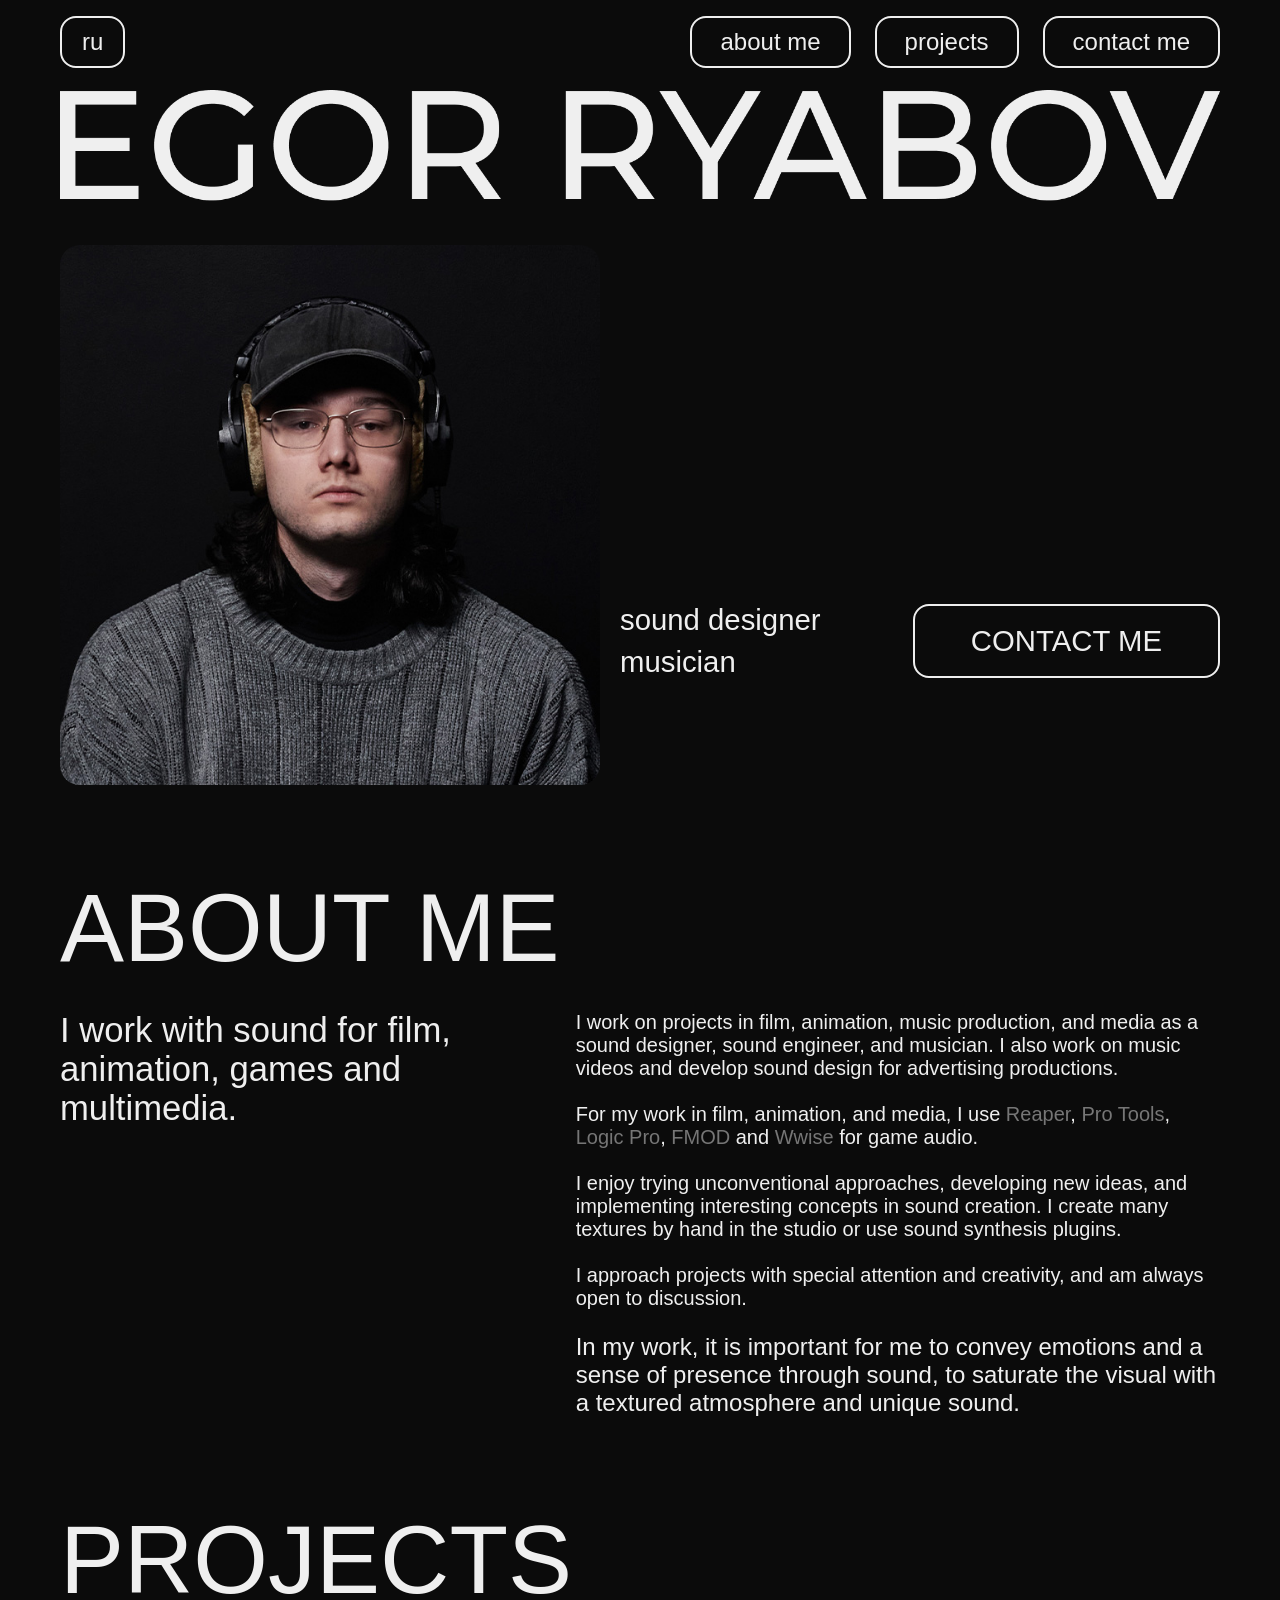
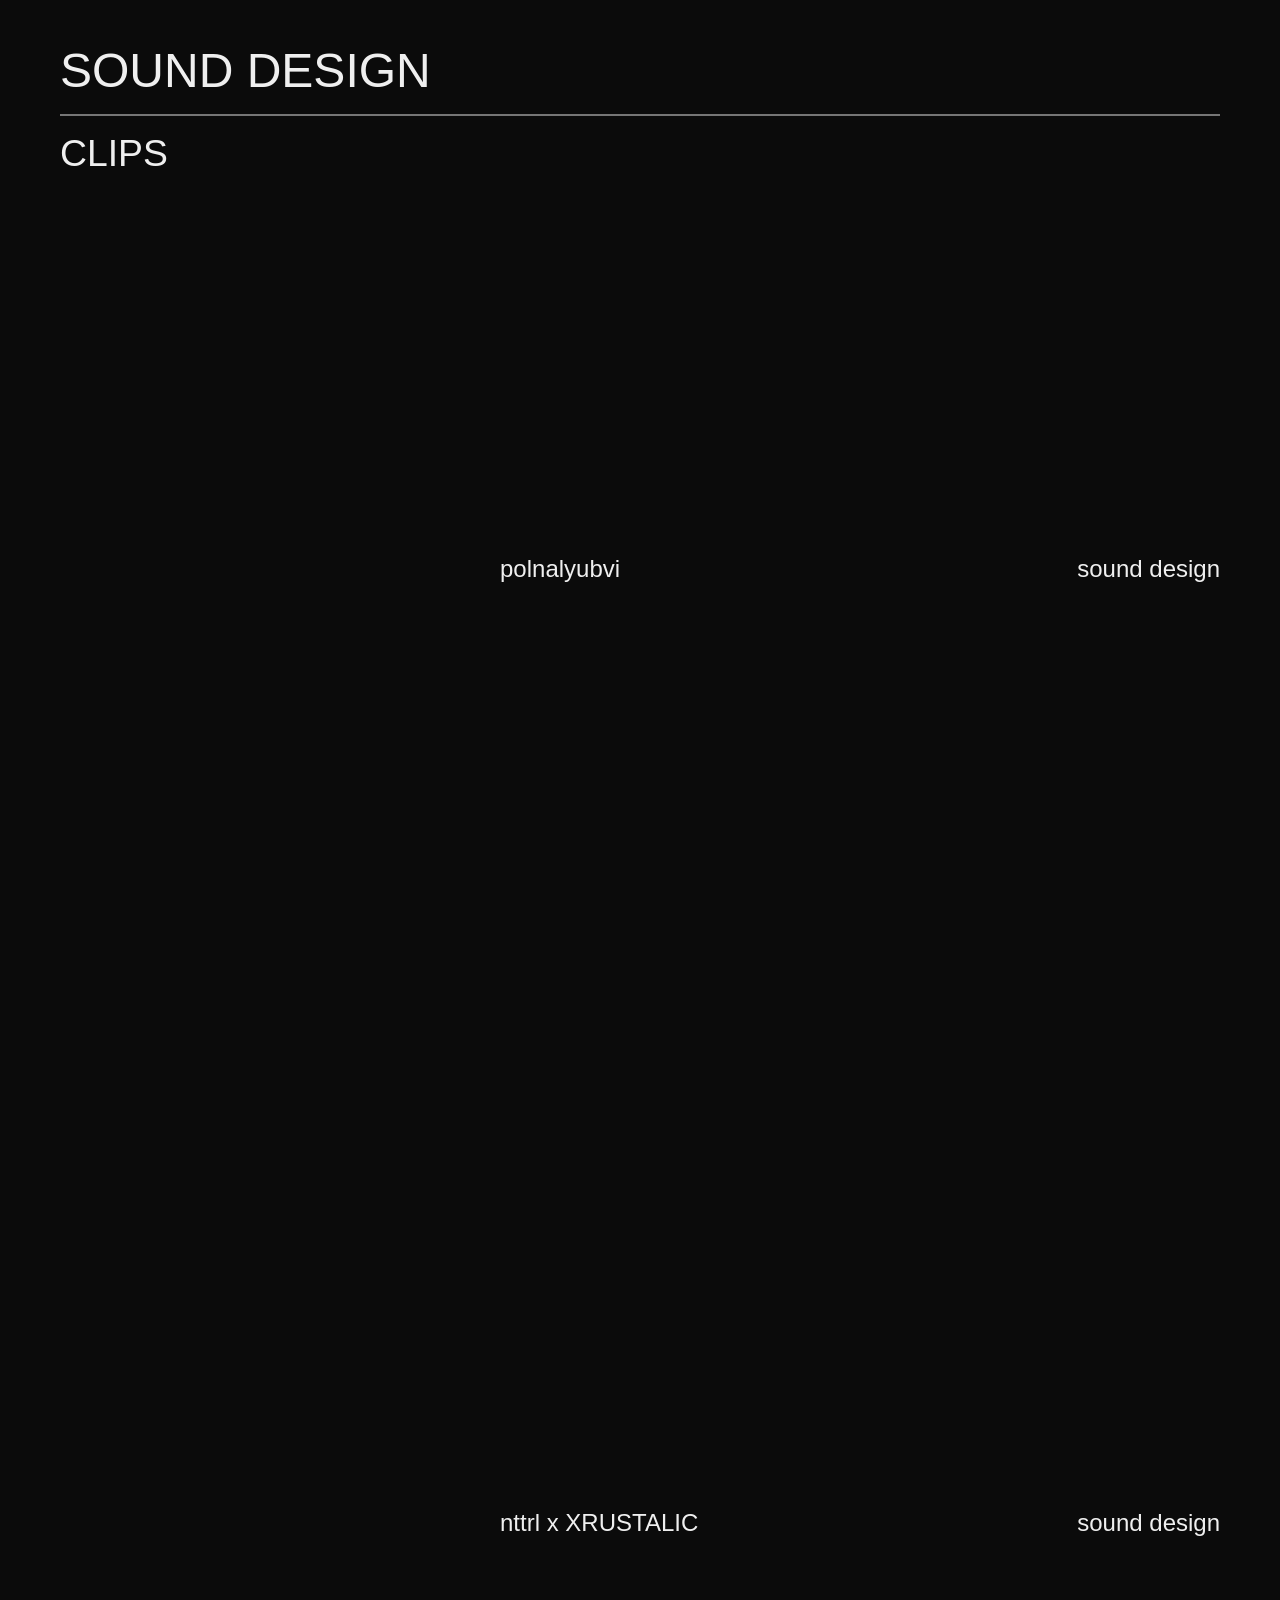
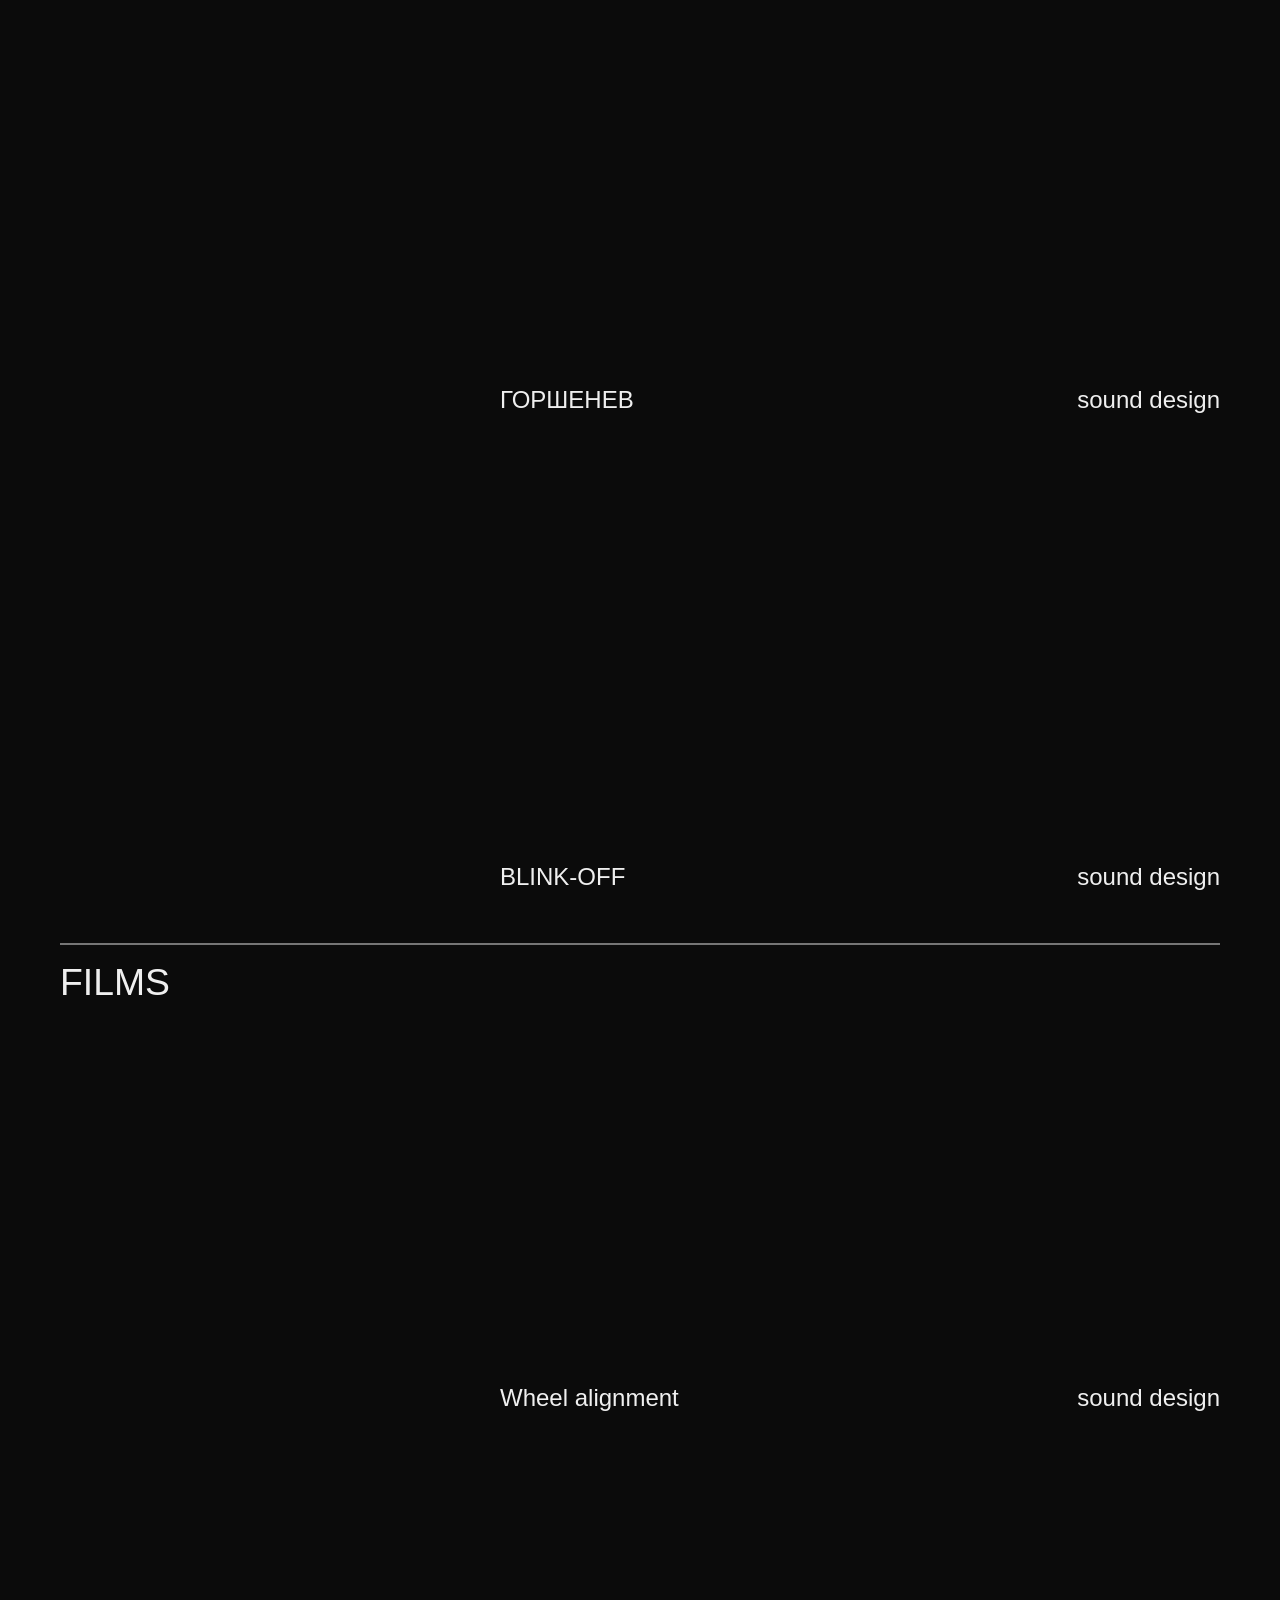
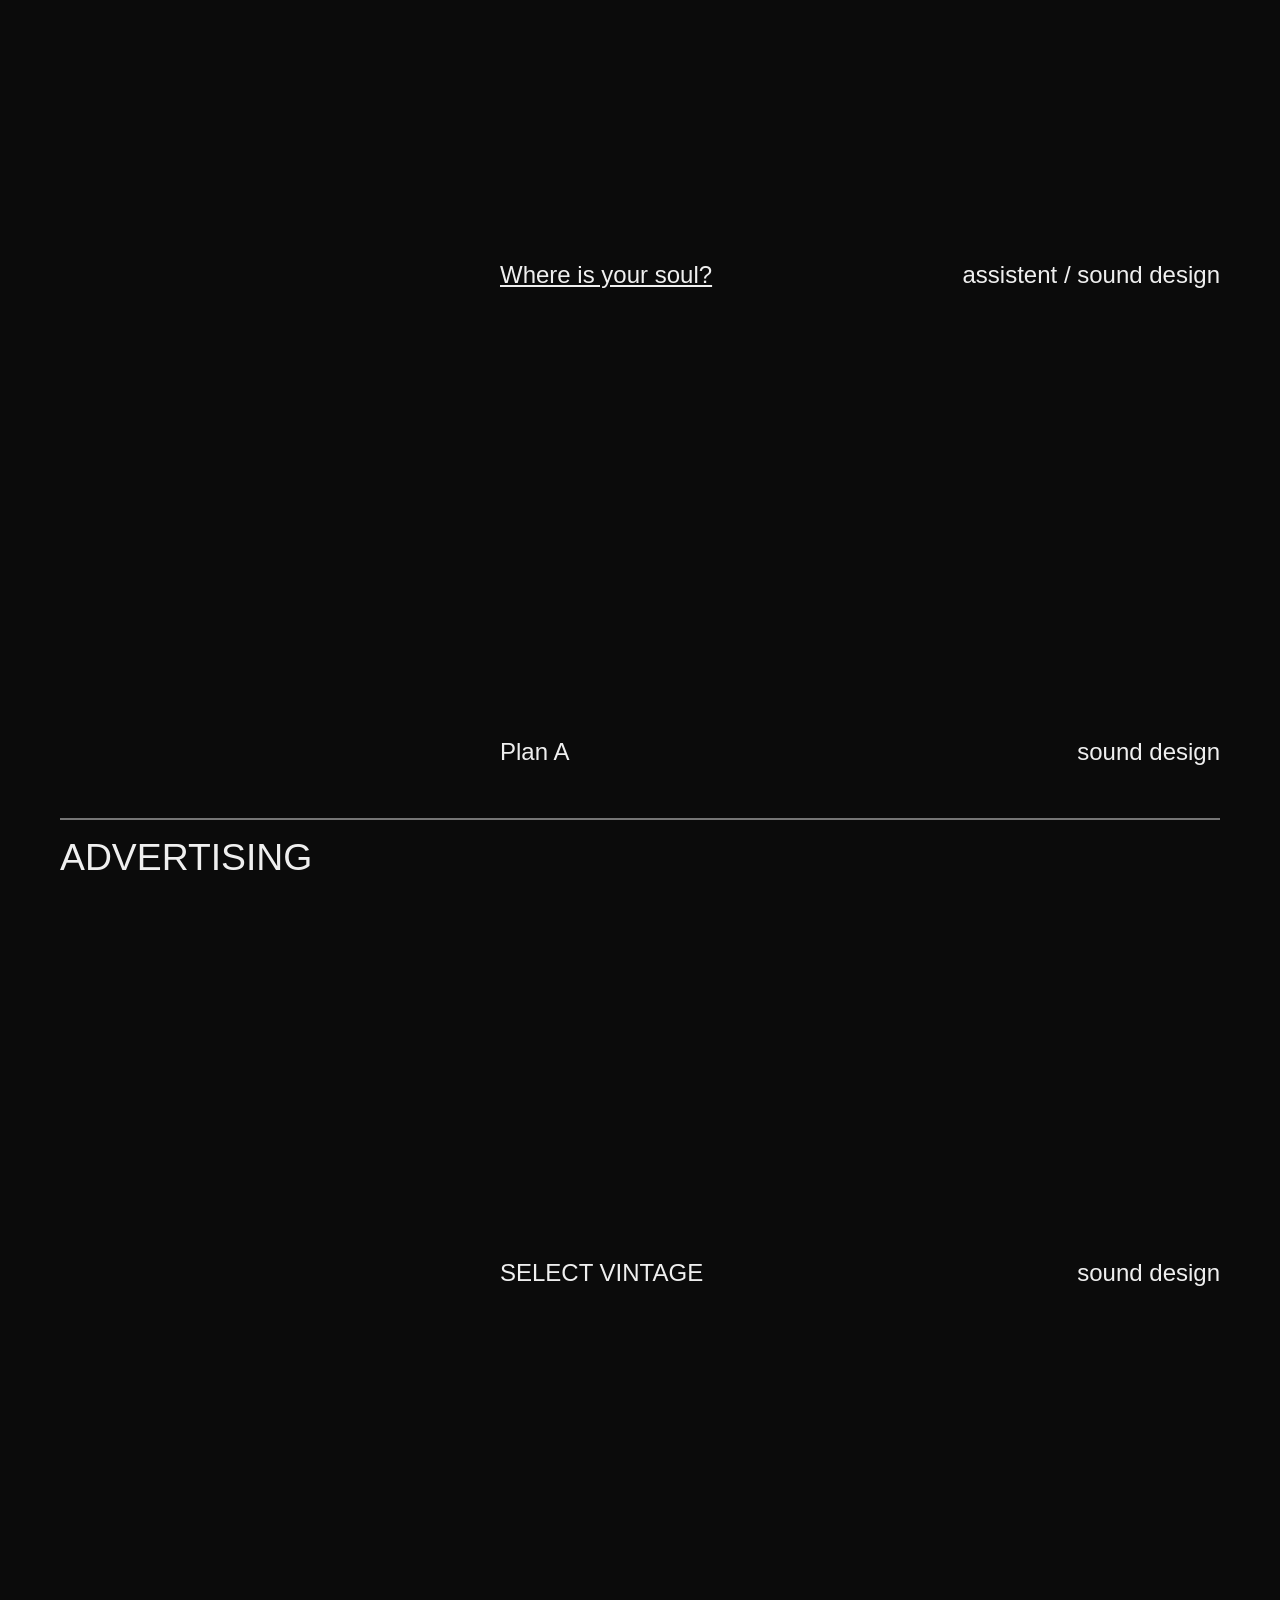
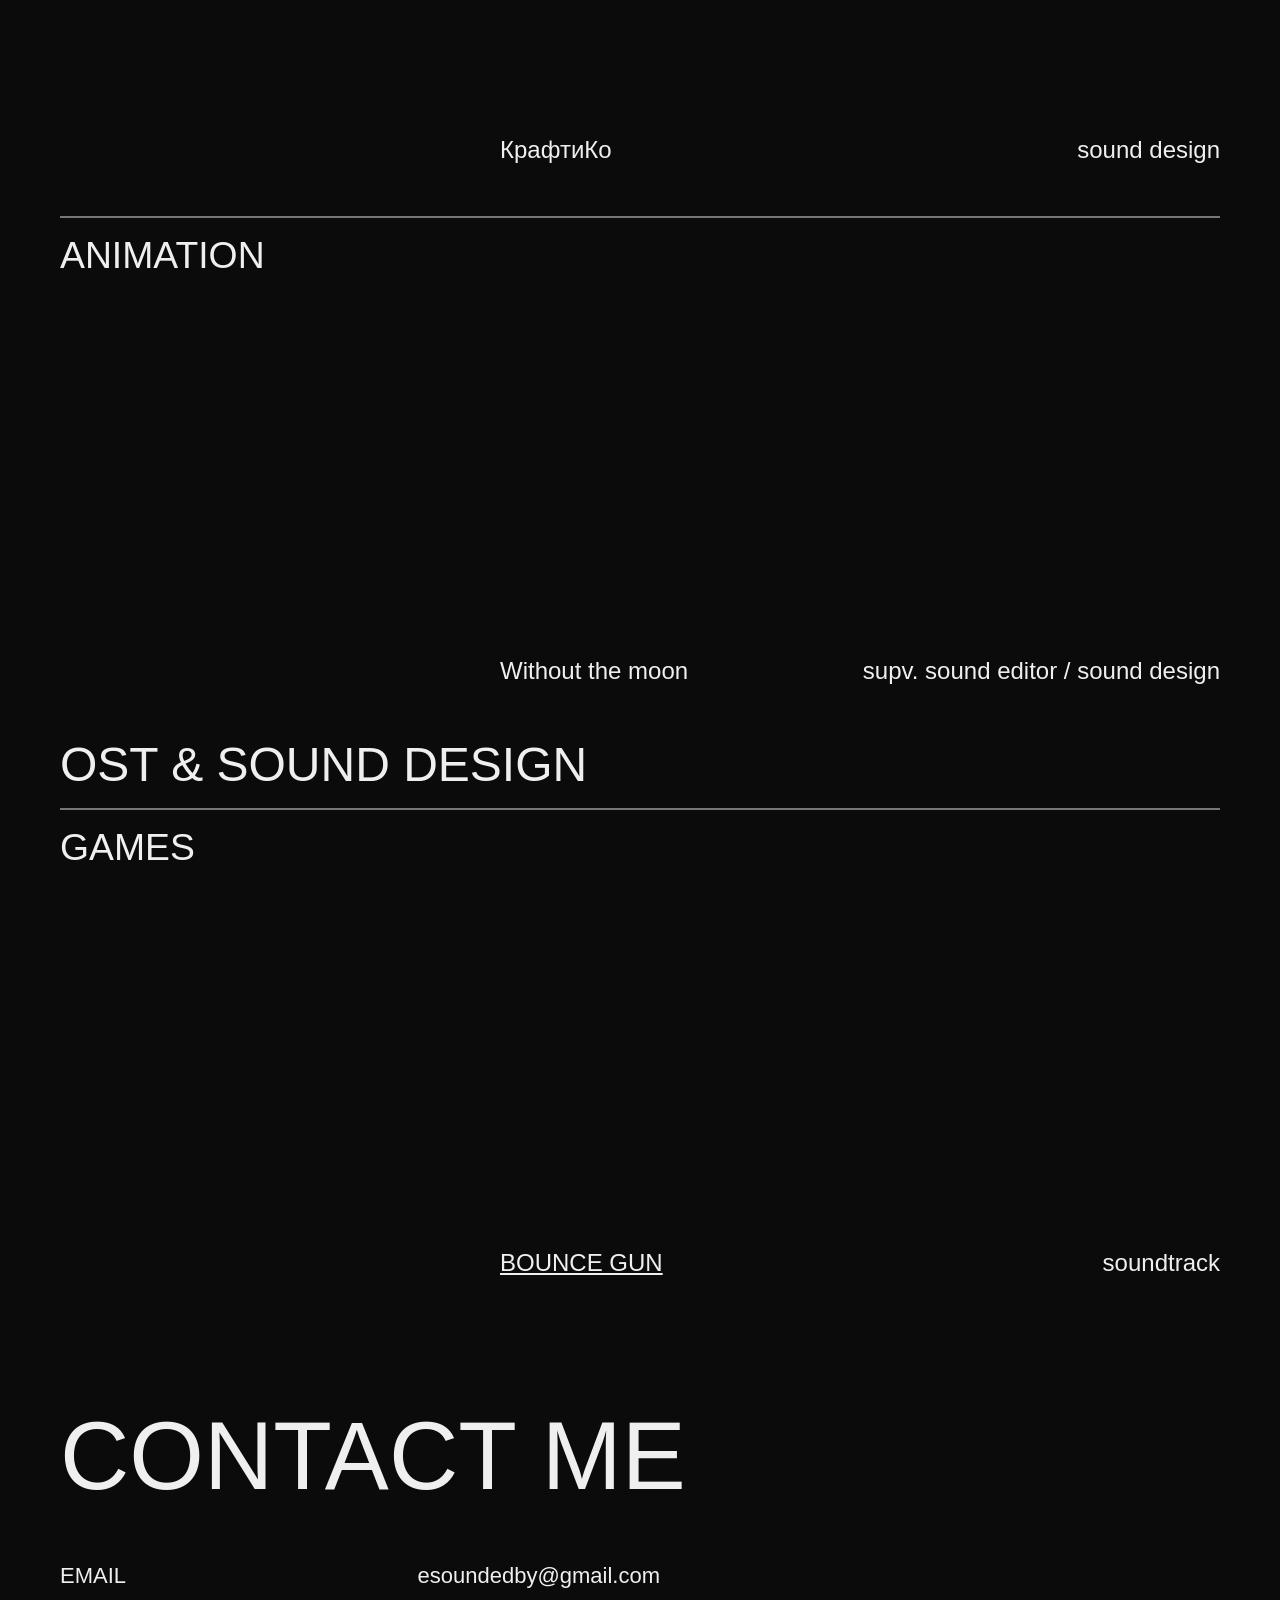
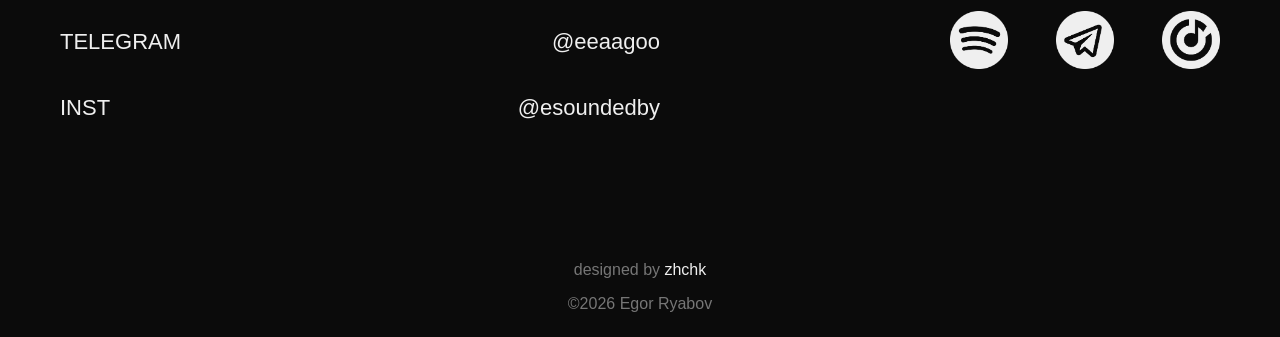
==== eng.html @ 1131ab2a "Add files via upload" ====
<!doctype html>
<html>
<head>
<meta charset="utf-8">
<meta name="viewport" content="width=device-width, initial-scale=1.0">
<title>esoundedby</title>
	<link rel="icon" type="image/svg+xml" href="css/pics/e.svg">
	<link rel="stylesheet" type="text/css" href="css/style.css">
</head>
<body>
	
	<div class= "main-container"> 
	
	<div class="header-conteiner">
		<a href="index.html" class="lang-btn">
        ru
    	</a>
		
		<!-- Десктопная навигация -->
		<div class="navig-btn desktop-nav">
			<button class="nav-btn" onclick="document.getElementById('about').scrollIntoView({behavior: 'smooth'})">about me</button>
			<button class="nav-btn" onclick="document.getElementById('projects').scrollIntoView({behavior: 'smooth'})">projects</button>
			<button class="nav-btn" onclick="document.getElementById('contact').scrollIntoView({behavior: 'smooth'})">contact me</button>
		</div>
		
		<!-- Мобильное бургер-меню -->
		<div class="mobile-nav">
			<button class="burger-btn" id="burgerBtn">
				<span></span>
				<span></span>
				<span></span>
			</button>
			<div class="mobile-menu" id="mobileMenu">
				<button class="mobile-nav-btn" onclick="document.getElementById('about').scrollIntoView({behavior: 'smooth'}); document.getElementById('burgerBtn').classList.remove('active'); document.getElementById('mobileMenu').classList.remove('active');">about me</button>
				<button class="mobile-nav-btn" onclick="document.getElementById('projects').scrollIntoView({behavior: 'smooth'}); document.getElementById('burgerBtn').classList.remove('active'); document.getElementById('mobileMenu').classList.remove('active');">projects</button>
				<button class="mobile-nav-btn" onclick="document.getElementById('contact').scrollIntoView({behavior: 'smooth'}); document.getElementById('burgerBtn').classList.remove('active'); document.getElementById('mobileMenu').classList.remove('active');">contact me</button>
			</div>
		</div>
	</div>
	
	<img class="name" src="css/pics/nameing.png" alt="name">
		
		
		<div class="hero">
			<img class="photo" src="css/pics/photo1.jpg" alt="Egor Ryabov">
			
			<div class="video-btn-words">
                <div class="video-container">
                    <iframe src="https://vkvideo.ru/video_ext.php?oid=-236156209&id=456239024&hash=ab2e53677be1d704&hd=4"
								allow="autoplay; encrypted-media; fullscreen; picture-in-picture; screen-wake-lock;"
								frameborder="0"
								allowfullscreen>
                    </iframe>
                </div>
                
                <div class="words-button-container">
                    <div class="words">
                        <div class="text1">sound designer</div>
                        <div class="text1">musician</div>
                    </div>
                    
                    <button class="cntme-button" onclick="document.getElementById('contact').scrollIntoView({behavior: 'smooth'})">CONTACT ME</button>
                </div>
            </div>
		</div>
		
		<!-- Якорь для ABOUT ME -->
		<div id="about"></div>
		<div class="zagol"> ABOUT ME </div>
		
		<div class="about-me">
			
				<div class="text2">I work with sound for film, animation, games and multimedia.</div>
				
				<div class="text-conteiner">
					<!-- Первый абзац - всегда виден, на мобильных по центру -->
					<div class="text3 first-paragraph">I work on projects in film, animation, music production, and media as a sound designer, sound engineer, and musician. I also work on music videos and develop sound design for advertising productions.</div>
					
					<!-- Контейнер для всего скрытого текста -->
					<div class="more-text-container" id="moreText">
						<!-- Второй абзац (весь текст, который нужно центрировать) -->
						<div class="text3"><br> For my work in film, animation, and media, I use <span style="color: #767676;"> Reaper</span>, <span style="color: #767676;">Pro&nbsp;Tools</span>, <span style="color: #767676;">Logic&nbsp;Pro</span>,<span style="color: #767676;"> FMOD</span> and<span style="color: #767676;"> Wwise</span> for game audio.<br> 
						<br>
						I enjoy trying unconventional approaches, developing new ideas, and implementing interesting concepts in sound creation. I create many textures by hand in the studio or use sound synthesis plugins.<br>
						<br>
						I approach projects with special attention and creativity, and am always open to discussion.<br>
						<br></div>
					
						<!-- Последний абзац (тоже центрируется) -->
						<div class="text4">In my work, it is important for me to convey emotions and a sense of presence through sound, to saturate the visual with a textured atmosphere and unique sound.</div>
					</div>
					
					<!-- Кнопка "читать больше" -->
					<button class="read-more-btn" id="readMoreBtn">read more</button>
				</div>
				
		</div>
		
		<!-- Якорь для PROJECTS -->
		<div id="projects"></div>
		<div class="zagol"> PROJECTS </div>
		
		<div class="zagol2"> SOUND DESIGN </div>
		
		<hr style="height:2px; border-width:0; background-color:#767676; margin-top: 16px; margin-bottom: 16px">
		
		<div class="project-block">
			
			<div class="content-wrapper">
				<div class="zagol3">CLIPS</div>

				<div class="right-content">
					
							<div class="video-container fade-in-item" style="margin-top:10px;">
								<iframe
										src="https://vkvideo.ru/video_ext.php?oid=-135720406&id=456240001&hash=1f80aa47ac430b03&hd=3"
										allow="autoplay; encrypted-media; fullscreen; picture-in-picture; screen-wake-lock;"
										frameborder="0"
										allowfullscreen>
								</iframe>
							</div>

							<div class="video-names fade-in-item delay-1">
								<div class="text-left">polnalyubvi</div>
								<div class="text-right">sound design</div>
							</div>

					
					
							<div class="video-container fade-in-item">
								<iframe
										src="https://vkvideo.ru/video_ext.php?oid=-96936554&id=456240288&hash=71231d0fbebfac57&hd=3"
										allow="autoplay; encrypted-media; fullscreen; picture-in-picture; screen-wake-lock;"
										frameborder="0"
										allowfullscreen>
								</iframe>
							</div>

							<div class="video-names fade-in-item delay-2">
								<div class="text-left">ANDRO</div>
								<div class="text-right">sound design</div>
							</div>
					
					
					
							<div class="video-container fade-in-item">
								<iframe
										src="https://vkvideo.ru/video_ext.php?oid=-102234580&id=456245581&hd=3"
										allow="autoplay; encrypted-media; fullscreen; picture-in-picture; screen-wake-lock;"
										frameborder="0"
										allowfullscreen>
								</iframe>
								
							</div>

							<div class="video-names fade-in-item delay-3">
								<div class="text-left">nttrl x XRUSTALIC</div>
								<div class="text-right">sound design</div>
							</div>

					
					
					
							<div class="video-container fade-in-item">
								<iframe
										src="https://vkvideo.ru/video_ext.php?oid=-175911026&id=456241544&hash=72d9b97a691389ed&hd=3"
										allow="autoplay; encrypted-media; fullscreen; picture-in-picture; screen-wake-lock;"
										frameborder="0"
										allowfullscreen>
								</iframe>
							</div>

							<div class="video-names fade-in-item delay-4">
								<div class="text-left">ГОРШЕНЕВ</div>
								<div class="text-right">sound design</div>
							</div>
							
					
					
							<div class="video-container fade-in-item">
								<iframe
										src="https://vkvideo.ru/video_ext.php?oid=-236156209&id=456239018&hash=6dcbbd209fc4bfb4&hd=3"
										allow="autoplay; encrypted-media; fullscreen; picture-in-picture; screen-wake-lock;"
										frameborder="0"
										allowfullscreen>
								</iframe>
							</div>

							<div class="video-names fade-in-item delay-5">
								<div class="text-left">BLINK-OFF</div>
								<div class="text-right">sound design</div>
							</div>
				</div>
			</div>
		</div>
		
		<hr style="height:2px; border-width:0; background-color:#767676; margin-top: 16px; margin-bottom: 16px">
		
		<div class="project-block">
			
			<div class="content-wrapper">
				<div class="zagol3">FILMS</div>

				<div class="right-content">
					
							<div class="video-container fade-in-item" style="margin-top:10px;">
								<iframe
										src="https://vkvideo.ru/video_ext.php?oid=-236156209&id=456239021&hash=0e518fbfc3ab9592&hd=4"
										allow="autoplay; encrypted-media; fullscreen; picture-in-picture; screen-wake-lock;"
										frameborder="0"
										allowfullscreen>
								</iframe>
							</div>

							<div class="video-names fade-in-item delay-1">
								<div class="text-left">Wheel alignment</div>
								<div class="text-right">sound design</div>
							</div>

					
					
							<div class="video-container fade-in-item">
								<iframe src="https://vkvideo.ru/video_ext.php?oid=-236156209&id=456239022&hash=75aace6a3a42f8ac&hd=4"
										allow="autoplay; encrypted-media; fullscreen; picture-in-picture; screen-wake-lock;"
										frameborder="0"
										allowfullscreen>
								</iframe>
							</div>

							<div class="video-names fade-in-item delay-2">
								<div class="text-left"> <a href="https://www.kinopoisk.ru/film/7484388/?utm_referrer=www.google.com" target="_blank" rel="noopener noreferrer">Where is your soul?</a></div>
								<div class="text-right">assistent / sound&nbsp;design</div>
							</div>
					
					
					
							<div class="video-container fade-in-item">
								<iframe src="https://vkvideo.ru/video_ext.php?oid=-236156209&id=456239020&hash=8ac2c70a22172f34&hd=4"
										allow="autoplay; encrypted-media; fullscreen; picture-in-picture; screen-wake-lock;"
										frameborder="0"
										allowfullscreen>
								</iframe>
							</div>

							<div class="video-names fade-in-item delay-2">
								<div class="text-left">Plan A</div>
								<div class="text-right">sound design</div>
							</div>
					
				</div>
			</div>
		</div>
		
		<hr style="height:2px; border-width:0; background-color:#767676; margin-top: 16px; margin-bottom: 16px">
		
		<div class="project-block">
			
			<div class="content-wrapper">
				<div class="zagol3">ADVERTISING</div>

				<div class="right-content">
					
							<div class="video-container fade-in-item" style="margin-top:10px;">
								<iframe
										src="https://vkvideo.ru/video_ext.php?oid=-236156209&id=456239019&hash=d77c2bfe5bb1a81b&hd=4"
										allow="autoplay; encrypted-media; fullscreen; picture-in-picture; screen-wake-lock;"
										frameborder="0"
										allowfullscreen>
								</iframe>
							</div>

							<div class="video-names fade-in-item delay-1">
								<div class="text-left">SELECT VINTAGE</div>
								<div class="text-right">sound design</div>
							</div>

					
					
							<div class="video-container fade-in-item">
								<iframe
										src="https://vkvideo.ru/video_ext.php?oid=-226106545&id=456239114&hash=b936754648ce1446&hd=3"
										allow="autoplay; encrypted-media; fullscreen; picture-in-picture; screen-wake-lock;"
										frameborder="0"
										allowfullscreen>
								</iframe>
							</div>

							<div class="video-names fade-in-item delay-2">
								<div class="text-left">КрафтиКо</div>
								<div class="text-right">sound design</div>
							</div>
				</div>
			</div>
		</div>
		
		<hr style="height:2px; border-width:0; background-color:#767676; margin-top: 16px; margin-bottom: 16px">
		
		<div class="project-block">
			
			<div class="content-wrapper">
				<div class="zagol3">ANIMATION</div>

				<div class="right-content">
					
							<div class="video-container fade-in-item" style="margin-top:10px;">
								<iframe
										src="https://vkvideo.ru/video_ext.php?oid=-236156209&id=456239017&hash=f7e5c9949f503c7f&hd=4"
										allow="autoplay; encrypted-media; fullscreen; picture-in-picture; screen-wake-lock;"
										frameborder="0"
										allowfullscreen>
								</iframe>
							</div>

							<div class="video-names fade-in-item delay-1">
								<div class="text-left">Without the&nbsp;moon</div>
								<div class="text-right">supv. sound editor / sound&nbsp;design</div>
							</div>
				</div>
			</div>
		</div>
		
		<div class="zagol2"> OST &amp; SOUND DESIGN </div>
		
		<hr style="height:2px; border-width:0; background-color:#767676; margin-top: 16px; margin-bottom: 16px">
		
		<div class="project-block">
			
			<div class="content-wrapper">
				<div class="zagol3">GAMES</div>

				<div class="right-content">
					
							<div class="video-container fade-in-item" style="margin-top:10px;">
								<iframe
										src="https://vkvideo.ru/video_ext.php?oid=-236156209&id=456239023&hash=af7b3268642f2263&hd=4"
										allow="autoplay; encrypted-media; fullscreen; picture-in-picture; screen-wake-lock;"
										frameborder="0"
										allowfullscreen>
								</iframe>
							</div>

							<div class="video-names fade-in-item delay-1">
								<div class="text-left"> <a href="https://store.steampowered.com/app/2860780/BOUNCE_GUN" target="_blank" rel="noopener noreferrer">BOUNCE GUN</a></div>
								<div class="text-right">soundtrack</div>
							</div>
		
				</div>
			</div>
		</div>
		
		<!-- Якорь для CONTACT ME -->
		<div id="contact"></div>
		<div class="zagol">CONTACT ME </div>
		
		<div class="contacts-container">
  			<div class="contacts-wrapper">
    			<div class="conteiner-contacts">
					  <div class="contacts">
						<div class="text5">EMAIL</div>
						<div class="text5">esoundedby@gmail.com</div>
					  </div>
					  <div class="contacts">
						<div class="text5">TELEGRAM</div>
						<div class="text5">@eeaagoo</div>
					  </div>
					  <div class="contacts">
						<div class="text5">INST</div>
						<div class="text5">@esoundedby</div>
					  </div>
    			</div>
				<div class="conteiner-icons">
				  
				  <a href="https://open.spotify.com/artist/0rh5GmcMetripITdjrfYyR?si=VpjShrsnQYuzlSk2C2fkRA" target="_blank" rel="noopener noreferrer"><img class="icons" src="css/pics/spoty.png" alt="Spotify"></a>
				  <a href="https://t.me/eeaagoo" target="_blank" rel="noopener noreferrer"><img class="icons" src="css/pics/tg.png" alt="Telegram"></a>
				  <a href="https://music.yandex.ru/artist/22786017?ref_id=1D9D6361-A417-4B1E-A288-43550FCF408B&utm_medium=copy_link" target="_blank" rel="noopener noreferrer"><img class="icons" src="css/pics/yandex.png" alt="Yandex Music"></a>
				</div>
  			</div>
		</div>
		
		<footer>
			designed by <a href="https://t.me/zhchkk" target="_blank" rel="noopener noreferrer" style="text-decoration:none">zhchk</a>
			<p>&copy;2026 Egor Ryabov</p>
			
		</footer>
	
	</div>
	
	<script src="js/scripteng.js"></script>
	
</body>
</html>
---- css/style.css ----
@charset "utf-8";
@font-face {
font-family: "Montserrat";  
src: url("font/Montserrat-Regular.ttf") format("truetype"); 
font-style: normal; 
font-weight: 400;
 }

@font-face {
font-family: "Montserrat";  
src: url("font/Montserrat-Medium.ttf") format("truetype"); 
font-style: normal; 
font-weight: 500;
 }

html {
    scroll-behavior: smooth;
}

body{
	background: #0B0B0B;
	color: #EFEFEF;
	font-family: "Montserrat", sans-serif;
	max-width: 1600px;
	width: 100%;
	text-align: center; 
	margin: 0 auto;
	padding-top: 100px; /* Увеличено для фиксированного меню */
}

/* ===== СКРЫВАЮЩЕЕСЯ МЕНЮ ===== */
.header-conteiner{
	display: flex; 
    justify-content: space-between; 
    align-items: center; 
    position: fixed;
    top: 0;
    left: 0;
    right: 0;
    z-index: 1000;
    background: transparent; /* Прозрачный фон */
    padding: 20px 80px; /* Отступы как в main-container */
    margin-bottom: 0;
    transition: transform 0.3s ease;
    max-width: 1600px;
    width: 100%;
    margin-left: auto;
    margin-right: auto;
    box-sizing: border-box;
    pointer-events: auto;
}

/* Состояние, когда меню скрыто */
.header-conteiner.header-hidden {
    transform: translateY(-100%);
}

.lang-btn{
	background: #0B0B0B;
    color: #EFEFEF; 
    border: 2px solid #EFEFEF;
    padding: 12px 24px;
    font-size: 20pt;
	font-family: "Montserrat", sans-serif; 
    font-weight: 400; 
    border-radius: 16px;
    cursor: pointer;
    transition: all 0.3s ease;
    white-space: nowrap;
    text-decoration: none;
    display: inline-block;
    text-align: center;
    position: relative;
    z-index: 30;
}

.lang-btn:hover {
    background-color: #EFEFEF; 
    color: #0B0B0B; 
}

.navig-btn{
	display: flex; 
    gap: 24px;
}

.nav-btn {
    background: #0B0B0B;
    color: #EFEFEF; 
    border: 2px solid #EFEFEF;
    padding: 12px 32px;
    font-size: 20pt;
	font-family: "Montserrat", sans-serif; 
    font-weight: 400; 
    border-radius: 16px;
    cursor: pointer;
    transition: all 0.3s ease;
    white-space: nowrap;
    text-decoration: none;
    display: inline-block;
    text-align: center;
    min-width: 80px;
}

.nav-btn:hover {
    background-color: #EFEFEF; 
    color: #0B0B0B; 
}

/* Скрываем мобильное меню на десктопе */
.mobile-nav {
    display: none;
}

.main-container {
	margin-left: 80px;
	margin-right: 80px;
    position: relative;
    z-index: 1;
}

.name{
	max-width: 1600px;
	width: 100%;
	margin-bottom: 48px
}

.hero{
	display: flex;
	justify-content: flex-start;
	gap:24px
}

.photo{
	max-width: 600px;
	width: 100%;
	height: auto;
	position: relative;
	max-height: 600px;
	margin: 0 auto;
	aspect-ratio: 600 / 600;
	border-radius: 24px;
	overflow: hidden;
	object-fit: cover;
}

.video-btn-words {
    flex: 1;
    min-width: 300px;
    display: flex;
    flex-direction: column; 
    gap: 24px; 
}

.video-container {
    position: relative;
    width: 100%;
    max-width: 800px;
    aspect-ratio: 923 / 519;
    border-radius: 24px;
    overflow: hidden;
}
    
.video-container iframe {
    position: absolute;
    top: 0;
    left: 0;
    width: 100%;
    height: 100%;
    border: none;
}

.words-button-container {
    display: flex;
    justify-content: space-between; 
    align-items: center; 
    gap: 32px;
    width: 100%;
}

.words {
    display: flex;
    flex-direction: column;
    text-align: left;
    gap: 8px;
    flex: 1;
}

.text1 {
    font-size: 24pt;
    margin: 0;
}

.cntme-button {
	background: #0B0B0B;
    color: #EFEFEF; 
    border: 2px solid #EFEFEF;
    padding: 20px 64px;
    font-size: 24pt;
	font-family: "Montserrat", sans-serif;
    font-weight: 400;
    border-radius: 16px;
    cursor: pointer;
    transition: all 0.3s ease;
    white-space: wrap;
    min-width: 150px; 
    text-decoration: none;
    display: inline-block;
    text-align: center;
}

.cntme-button:hover {
    background-color: #EFEFEF; 
    color: #0B0B0B; 
}

.about-me{
	display: flex;
	justify-content: space-between
}

.zagol{
	font-size: 88pt;
	font-weight: 500;
	text-align:left;
	margin-top: 104px;
	margin-bottom: 32px
}

/* Якоря для навигации */
#about, #projects, #contact {
    scroll-margin-top: 100px;
}

.text-conteiner{
	display: flex;
	align-content: center;
	flex-direction: column;
	max-width: 800px;
	width: 100%
}

.text2{
	font-size: 28pt;
	font-weight: 400;
	text-align:left;
	max-width: 517px
}

.text3{
	font-size: 16pt;
	font-weight: 400;
	text-align:left;
}

.text4{
	font-size: 20pt;
	font-weight: 400;
	text-align:left;
}

/* Скрываем дополнительный текст на мобильных */
.hidden-mobile {
    display: block;
}

/* Стили для мобильной версии */
.read-more-btn {
    display: none;
}

/* Контейнер для скрытого текста (оба абзаца) */
.more-text-container {
    display: block;
}

.zagol2 {
    font-size: 40pt;
    font-weight: 500;
    text-align: left;
    flex-shrink: 0;
	margin-top: 16px
}

.zagol3 {
    font-size: 32pt;
    font-weight: 400;
    text-align: left;
    flex-shrink: 0;
    width: 150px;
}

.project-block {
    display: flex;
    flex-direction: column;
    width: 100%;
}

.content-wrapper {
    display: flex;
    width: 100%;
    gap: 20px;
}

.right-content {
    flex: 1;
    display: flex;
    flex-direction: column;
    align-items: flex-end;
}

.video-names {
    display: flex;
    justify-content: space-between;
    width: 100%;
    max-width: 800px;
	margin-bottom: 48px;
	margin-top: 8px
}

.text-left {
    font-size: 20pt;
    font-weight: 400;
    text-align: left;
}

.text-right {
    font-size: 20pt;
    font-weight: 400;
    text-align: right;
}

a {
  outline: none;
}

a:link {
  color: #EFEFEF;
}

a:visited{
	color: #EFEFEF;
}

a:hover {
  color: #767676;
}

.contacts-container {
  width: 100%;
  display: flex;
  flex-direction: column;
  align-items: flex-start;
}

.contacts-wrapper {
  width: 100%;
  display: flex;
  justify-content: space-between;
  align-items: center;
  gap: 40px;
	margin-top: 24px;
}

.conteiner-contacts {
  max-width: 800px;
  display: flex;
  flex-direction: column;
  gap: 48px;
  flex-grow: 1;
}

.contacts {
  display: flex;
  justify-content: space-between;
  width: 100%;
  align-items: center;
}

.text5:first-child {
  text-align: left;
}

.text5:last-child {
  text-align: right;
}

.conteiner-icons {
  display: flex;
  gap: 56px;
  align-items: center;
  justify-content: flex-end;
  flex-shrink: 0;
}

.icons {
  width: 64px;
  height: 64px;
  transition: transform 0.3s ease;
}

.icons:hover {
  transform: scale(1.1);
}

.text5 {
  font-size: 24px;
}

footer{
	font-size: 16px;
	margin-top: 160px;
	margin-bottom: 24px;
	color: #767676;
}

/* Анимации для появления элементов */
.fade-in-item {
    opacity: 0;
    transform: translateY(30px);
    transition: opacity 0.8s ease, transform 0.8s ease;
}

.fade-in-item.visible {
    opacity: 1;
    transform: translateY(0);
}

/* Задержки для каскадного появления */
.delay-1 {
    transition-delay: 0.1s;
}

.delay-2 {
    transition-delay: 0.2s;
}

.delay-3 {
    transition-delay: 0.3s;
}

.delay-4 {
    transition-delay: 0.4s;
}

.delay-5 {
    transition-delay: 0.5s;
}

/* Адаптив для экранов до 1440px */
@media (max-width: 1440px) {
    body {
        padding-top: 90px;
    }
    
    .header-conteiner {
        padding: 16px 60px;
    }
    
    .main-container {
        margin-left: 60px;
        margin-right: 60px;
    }
    
    .header-conteiner {
        margin-bottom: 80px;
    }
    
    .lang-btn,
    .nav-btn {
        font-size: 18pt;
        padding: 10px 20px;
    }
    
    .nav-btn {
        padding: 10px 28px;
    }
    
    .name {
        margin-bottom: 40px;
    }
    
    .zagol {
        font-size: 72pt;
        margin-top: 88px;
        margin-bottom: 28px;
    }
    
    .zagol2 {
        font-size: 36pt;
    }
    
    .zagol3 {
        font-size: 28pt;
        width: 140px;
    }
    
    .hero {
        gap: 20px;
    }
    
    .photo {
        max-width: 540px;
        max-height: 540px;
        border-radius: 20px;
    }
    
    .video-btn-words {
        gap: 20px;
    }
    
    .video-container {
        max-width: 830px;
        aspect-ratio: 830 / 467;
        border-radius: 20px;
    }
    
    .project-block .video-container {
        max-width: 720px;
        aspect-ratio: 720 / 405;
    }
    
    .words-button-container {
        gap: 28px;
    }
    
    .text1 {
        font-size: 22pt;
    }
    
    .cntme-button {
        font-size: 22pt;
        padding: 18px 56px;
    }
    
    .text2 {
        font-size: 26pt;
    }
    
    .text3 {
        font-size: 15pt;
    }
    
    .text4 {
        font-size: 18pt;
    }
    
    .video-names {
        max-width: 720px;
        margin-bottom: 36px;
    }
    
    .text-left,
    .text-right {
        font-size: 18pt;
    }
    
    .contacts-wrapper {
        gap: 36px;
    }
    
    .conteiner-contacts {
        gap: 40px;
		max-width: 600px
    }
    
    .text5 {
        font-size: 22px;
    }
    
    .conteiner-icons {
        gap: 48px;
    }
    
    .icons {
        width: 58px;
        height: 58px;
    }
    
    footer {
        margin-top: 140px;
    }
}

/* Адаптив для планшетов в горизонтальном виде (1194px) */
@media (max-width: 1194px) {
    body {
        padding-top: 80px;
    }
    
    .header-conteiner {
        padding: 14px 50px;
    }
    
    .main-container {
        margin-left: 50px;
        margin-right: 50px;
    }
    
    .header-conteiner {
        margin-bottom: 72px;
    }
    
    .lang-btn,
    .nav-btn {
        font-size: 17pt;
        padding: 10px 22px;
    }
    
    .nav-btn {
        padding: 10px 26px;
    }
    
    .name {
        margin-bottom: 36px;
    }
    
    .zagol {
        font-size: 64pt;
        margin-top: 80px;
        margin-bottom: 26px;
    }
    
    .zagol2 {
        font-size: 30pt;
    }
    
    .zagol3 {
        font-size: 26pt;
        width: 130px;
    }
    
    .hero {
        gap: 20px;
    }
    
    .photo {
        max-width: 480px;
        max-height: 480px;
        border-radius: 20px;
    }
    
    .video-btn-words {
        gap: 20px;
    }
    
    .video-container {
        max-width: 700px;
        aspect-ratio: 700 / 394;
        border-radius: 20px;
    }
    
    .project-block .video-container {
        max-width: 650px;
        aspect-ratio: 650 / 366;
    }
    
    .words-button-container {
        gap: 26px;
    }
    
    .text1 {
        font-size: 21pt;
    }
    
    .cntme-button {
        font-size: 21pt;
        padding: 17px 52px;
    }
    
    .text2 {
        font-size: 24pt;
    }
    
    .text3 {
        font-size: 14.5pt;
    }
    
    .text4 {
        font-size: 17pt;
    }
    
    .video-names {
        max-width: 650px;
        margin-bottom: 34px;
    }
    
    .text-left,
    .text-right {
        font-size: 17pt;
    }
    
    .contacts-wrapper {
        gap: 34px;
        margin-top: 20px;
    }
    
    .conteiner-contacts {
        gap: 38px;
        max-width: 550px;
    }
    
    .text5 {
        font-size: 21px;
    }
    
    .conteiner-icons {
        gap: 24px;
    }
    
    .icons {
        width: 48px;
        height: 48px;
    }
    
    footer {
        margin-top: 120px;
    }
    
    .project-block .video-container {
        aspect-ratio: 650 / 366;
    }
}

/* Адаптив для вертикального планшета (834px) */
@media (max-width: 834px) {
    body {
        padding-top: 70px;
    }
    
    .header-conteiner {
        padding: 12px 32px;
    }
    
    .main-container {
        margin-left: 32px;
        margin-right: 32px;
    }
    
    .header-conteiner {
        margin-bottom: 48px;
    }
    
    .lang-btn,
    .nav-btn {
        font-size: 14pt;
        padding: 8px 16px;
        border-radius: 12px;
    }
    
    .nav-btn {
        padding: 8px 20px;
        min-width: 60px;
    }
    
    .navig-btn {
        gap: 16px;
    }
    
    .name {
        margin-bottom: 32px;
    }
    
    .zagol {
        font-size: 48pt;
        margin-top: 64px;
        margin-bottom: 20px;
    }
    
    .zagol2 {
        font-size: 24pt;
        margin-top: 12px;
    }
    
    .zagol3 {
        font-size: 20pt;
        width: 100px;
    }
    
    .hero {
        gap: 20px;
    }
    
    .photo {
        max-width: 320px;
        max-height: 320px;
        border-radius: 16px;
    }
    
    .video-btn-words {
        gap: 20px;
    }
    
    .video-container {
        max-width: 480px;
        aspect-ratio: 480 / 270;
        border-radius: 16px;
    }
    
    .project-block .video-container {
        max-width: 380px;
        aspect-ratio: 380 / 214;
    }
    
    .words-button-container {
        gap: 20px;
    }
    
    .text1 {
        font-size: 16pt;
        margin-bottom: 6px;
    }
    
    .cntme-button {
        font-size: 16pt;
        padding: 12px 32px;
        border-radius: 12px;
    }
    
    .text2 {
        font-size: 18pt;
        max-width: 400px;
    }
    
    .text3 {
        font-size: 12pt;
    }
    
    .text4 {
        font-size: 14pt;
    }
    
    .video-names {
        max-width: 380px;
        margin-bottom: 28px;
    }
    
    .text-left,
    .text-right {
        font-size: 14pt;
    }
    
    .content-wrapper {
        gap: 16px;
    }
    
    hr {
        margin-top: 12px;
        margin-bottom: 12px;
    }
    
    .contacts-wrapper {
        gap: 40px;
        margin-top: 16px;
    }
    
    .conteiner-contacts {
        gap: 20px;
        max-width: 380px;
    }
    
    .text5 {
        font-size: 16px;
    }
    
    .conteiner-icons {
        gap: 24px;
    }
    
    .icons {
        width: 44px;
        height: 44px;
    }
    
    footer {
        margin-top: 80px;
        font-size: 14px;
    }
}

/* ========== МОБИЛЬНАЯ АДАПТАЦИЯ (до 768px) ========== */
@media (max-width: 768px) {
    body {
        padding-top: 60px;
    }
    
    .header-conteiner {
        padding: 10px 16px;
        background: transparent;
    }
    
    /* Бургер-меню */
    .mobile-nav {
        display: block;
        position: relative;
        z-index: 30;
    }
    
    .desktop-nav {
        display: none;
    }
    
    .burger-btn {
        display: flex;
        flex-direction: column;
        justify-content: space-between;
        width: 30px;
        height: 24px;
        background: transparent;
        border: none;
        cursor: pointer;
        padding: 0;
        z-index: 30;
        position: relative;
    }
    
    .burger-btn span {
        width: 100%;
        height: 3px;
        background-color: #EFEFEF;
        border-radius: 3px;
        transition: all 0.3s ease;
    }
    
    .burger-btn.active span:nth-child(1) {
        transform: translateY(10px) rotate(45deg);
    }
    
    .burger-btn.active span:nth-child(2) {
        opacity: 0;
    }
    
    .burger-btn.active span:nth-child(3) {
        transform: translateY(-10px) rotate(-45deg);
    }
    
    /* ПОЛНОЭКРАННОЕ МЕНЮ */
    .mobile-menu {
        display: none;
        position: fixed;
        top: 0;
        left: 0;
        width: 100vw;
        height: 100vh;
        background: rgba(11, 11, 11, 0.95);
        backdrop-filter: blur(5px);
        z-index: 20;
        flex-direction: column;
        justify-content: center;
        align-items: center;
        gap: 24px;
        padding: 0;
        margin: 0;
        border: none;
    }
    
    .mobile-menu.active {
        display: flex;
    }
    
    .mobile-nav-btn {
        background: transparent;
        color: #EFEFEF;
        border: none;
        padding: 12px 0;
        font-size: 24px;
        font-family: "Montserrat", sans-serif;
        font-weight: 400;
        cursor: pointer;
        width: 80%;
        max-width: 300px;
        text-align: center;
        transition: color 0.3s ease;
        margin: 0;
        border-radius: 0;
    }
    
    .mobile-nav-btn:hover {
        color: #767676;
    }
    
    .read-more-btn {
        display: block;
        background: #0B0B0B;
        color: #EFEFEF;
        border: 2px solid #EFEFEF;
        padding: 10px 32px;
        font-size: 16px;
        font-family: "Montserrat", sans-serif;
        font-weight: 400;
        border-radius: 12px;
        cursor: pointer;
        margin: 20px auto 0;
        width: fit-content;
        transition: all 0.3s ease;
    }
    
    .read-more-btn:hover {
        background-color: #EFEFEF;
        color: #0B0B0B;
    }
    
    .more-text-container {
        display: none;
    }
    
    .more-text-container.show {
        display: block;
    }
    
    .main-container {
        margin-left: 16px;
        margin-right: 16px;
    }
    
    .header-conteiner {
        margin-bottom: 40px;
    }
    
    .lang-btn {
        font-size: 14px;
        padding: 8px 16px;
        border-radius: 10px;
        position: relative;
        z-index: 30;
    }
    
    .zagol {
        font-size: 40px;
        text-align: center;
        margin-top: 48px;
        margin-bottom: 24px;
    }
    
    .zagol2 {
        font-size: 24px;
        text-align: center;
    }
    
    .zagol3 {
        font-size: 18px;
        width: auto;
        margin-bottom: 12px;
        text-align: center;
    }
    
    .hero {
        flex-direction: column;
        gap: 16px;
    }
    
    .photo {
        max-width: 100%;
        width: 100%;
        height: auto;
        aspect-ratio: 1/1;
        border-radius: 16px;
    }
    
    .video-btn-words {
        gap: 16px;
    }
    
    .video-container {
        border-radius: 12px;
        max-width: 100%;
    }
    
    .words-button-container {
        flex-direction: row;
        gap: 16px;
        align-items: center;
    }
    
    .words {
        text-align: left;
        gap: 4px;
    }
    
    .text1 {
        font-size: 16pt;
        margin: 0;
        text-align: left;
    }
    
    .cntme-button {
        font-size: 16pt;
        padding: 10px 20px;
        border-radius: 10px;
        white-space: nowrap;
        width: auto;
        min-width: 120px;
    }
    
    .about-me {
        flex-direction: column;
        gap: 16px;
    }
    
    .text2 {
        font-size: 18pt;
        max-width: 100%;
        text-align: center;
        margin-bottom: 8px;
    }
    
    .text3.first-paragraph {
        font-size: 16px;
        text-align: center;
        line-height: 1.5;
        margin-bottom: 16px;
    }
    
    .text-conteiner {
        max-width: 100%;
    }
    
    .more-text-container .text3,
    .more-text-container .text4 {
        font-size: 16px;
        line-height: 1.5;
        text-align: center;
    }
    
    .more-text-container .text4 {
        font-size: 16px;
        margin-top: 16px;
        text-align: center;
    }
    
    .content-wrapper {
        flex-direction: column;
        gap: 16px;
    }
    
    .right-content {
        max-width: 100%;
        align-items: center;
    }
    
    .project-block .video-container {
        max-width: 100%;
        aspect-ratio: 16/9;
    }
    
    .video-names {
        max-width: 100%;
        margin-bottom: 24px;
        gap: 10px;
    }
    
    .text-left,
    .text-right {
        font-size: 16px;
    }
    
    .contacts-wrapper {
        flex-direction: column;
        gap: 16px;
        align-items: flex-start;
    }
    
    .conteiner-contacts {
        max-width: 100%;
        width: 100%;
        gap: 16px;
    }
    
    .contacts {
        gap: 10px;
    }
    
    .text5 {
        font-size: 16px;
    }
    
    .conteiner-icons {
        gap: 20px;
        justify-content: center;
        width: 100%;
    }
    
    .icons {
        width: 36px;
        height: 36px;
    }
    
    footer {
        margin-top: 60px;
        font-size: 16px;
    }
}

@media (max-width: 480px) {
    .zagol {
        font-size: 32px;
        margin-top: 40px;
        margin-bottom: 20px;
    }
    
    .zagol2 {
        font-size: 20px;
    }
	
	.zagol3 {
        margin-bottom: 0px;
    }
    
	.content-wrapper {
        gap: 8px;
    }
	
    .text2 {
        font-size: 16pt;
    }
    
    .cntme-button {
        font-size: 16pt;
        padding: 8px 16px;
        min-width: 100px;
    }
    
    .text1 {
        font-size: 14pt;
    }
    
    .conteiner-icons {
		margin-top:16px;
        gap: 24px;
    }
    
    .icons {
        width: 40px;
        height: 40px;
    }
}
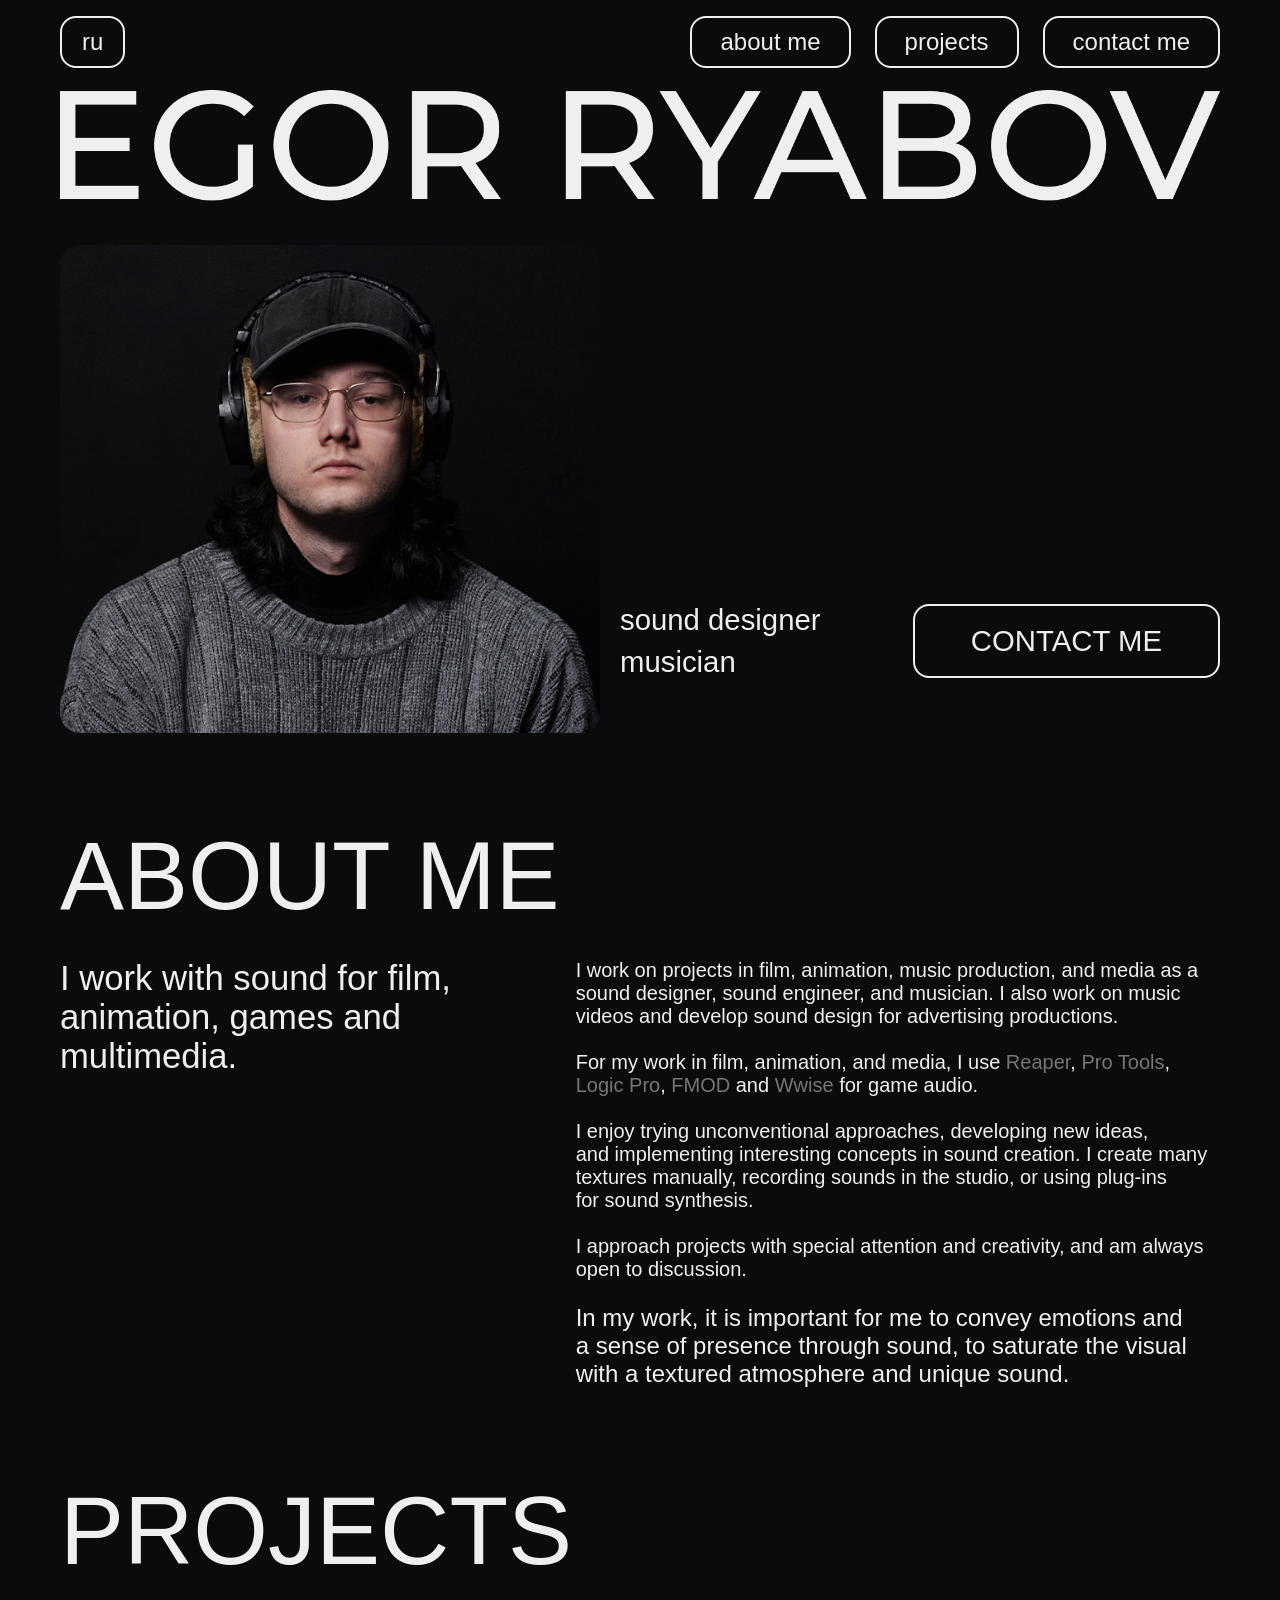
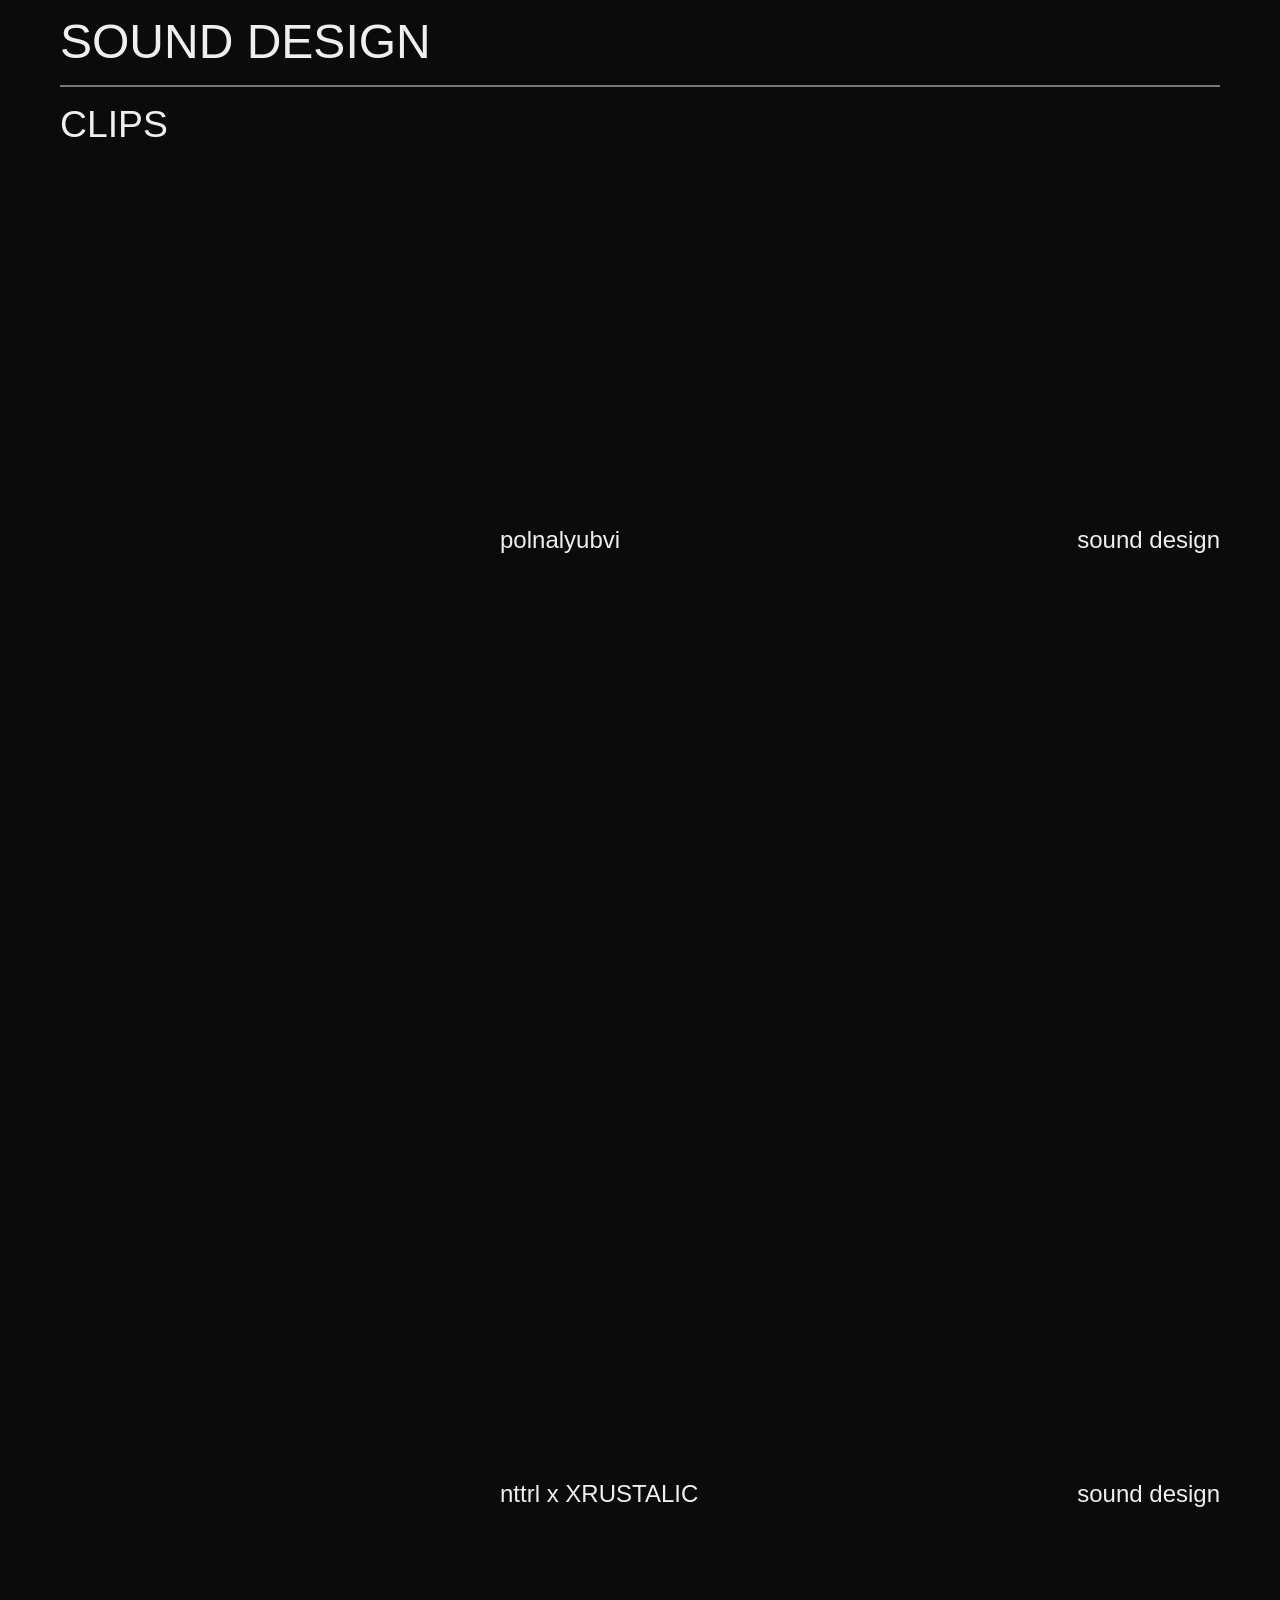
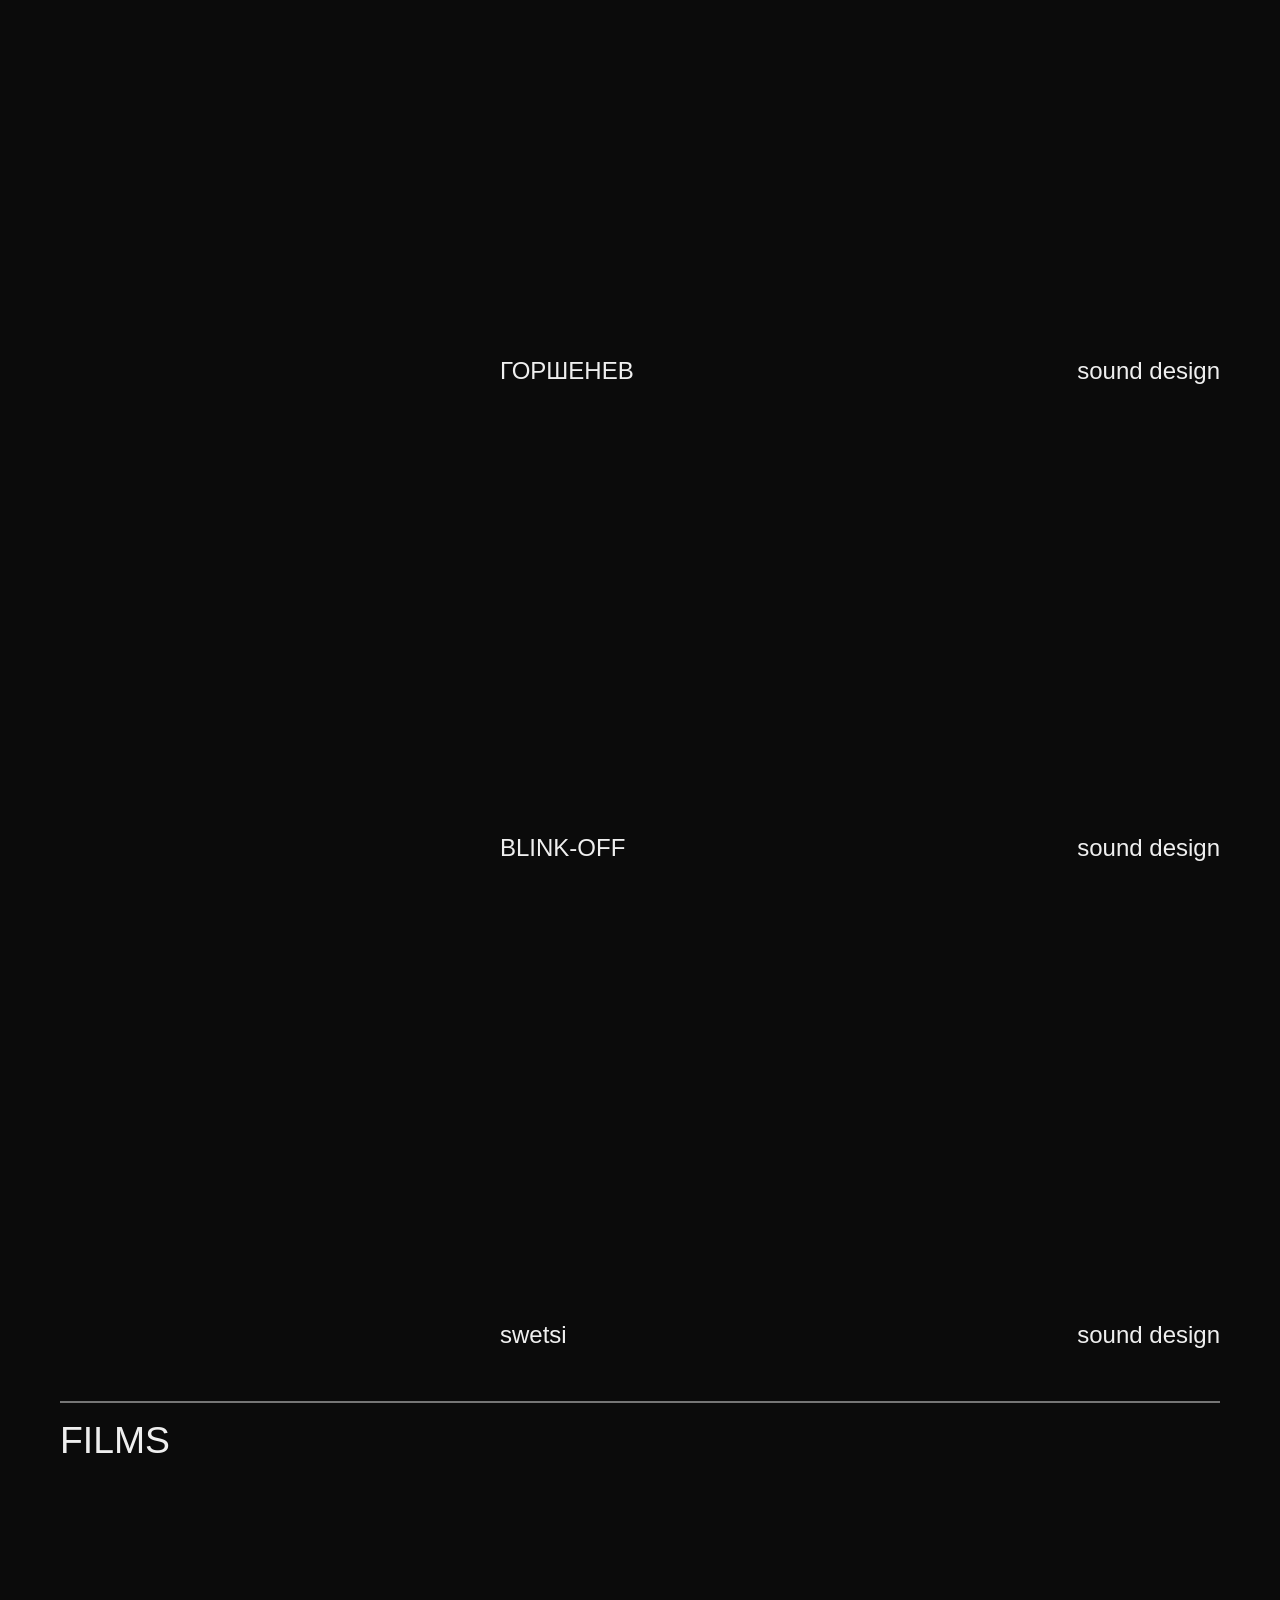
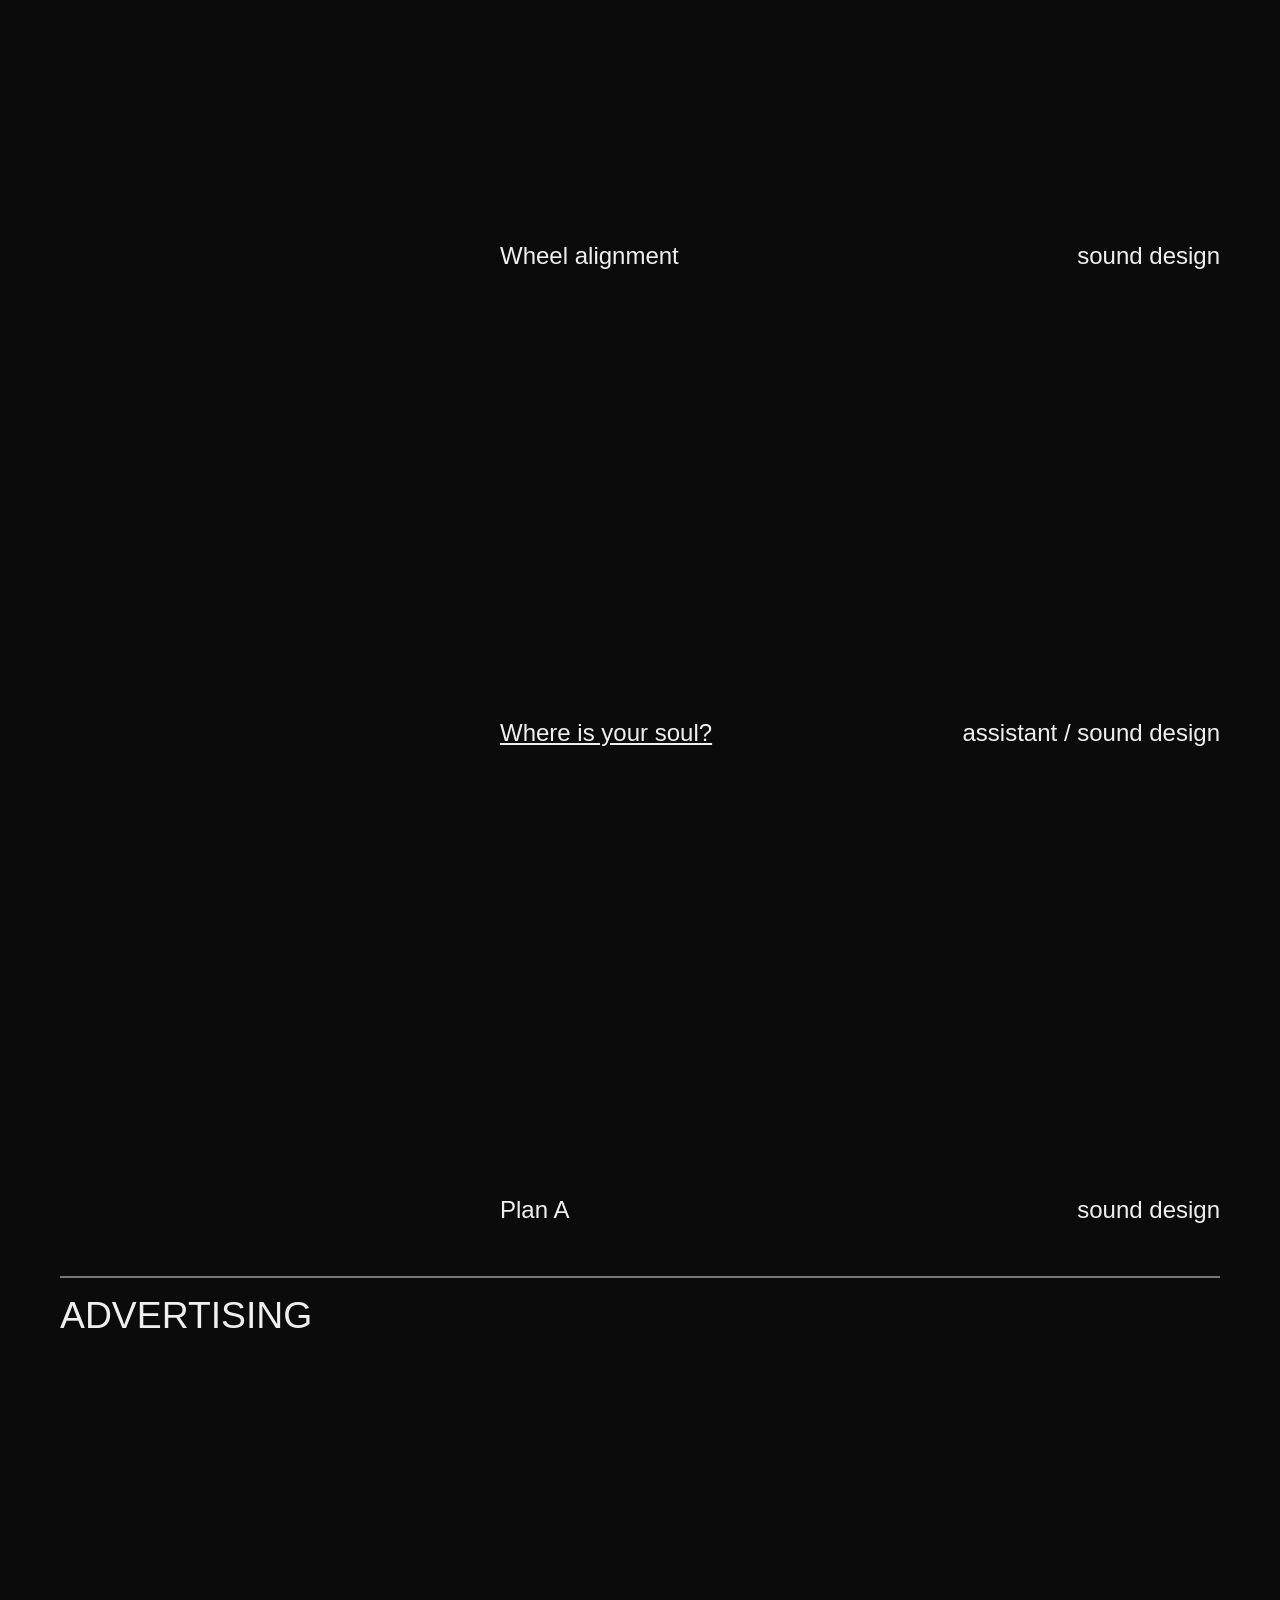
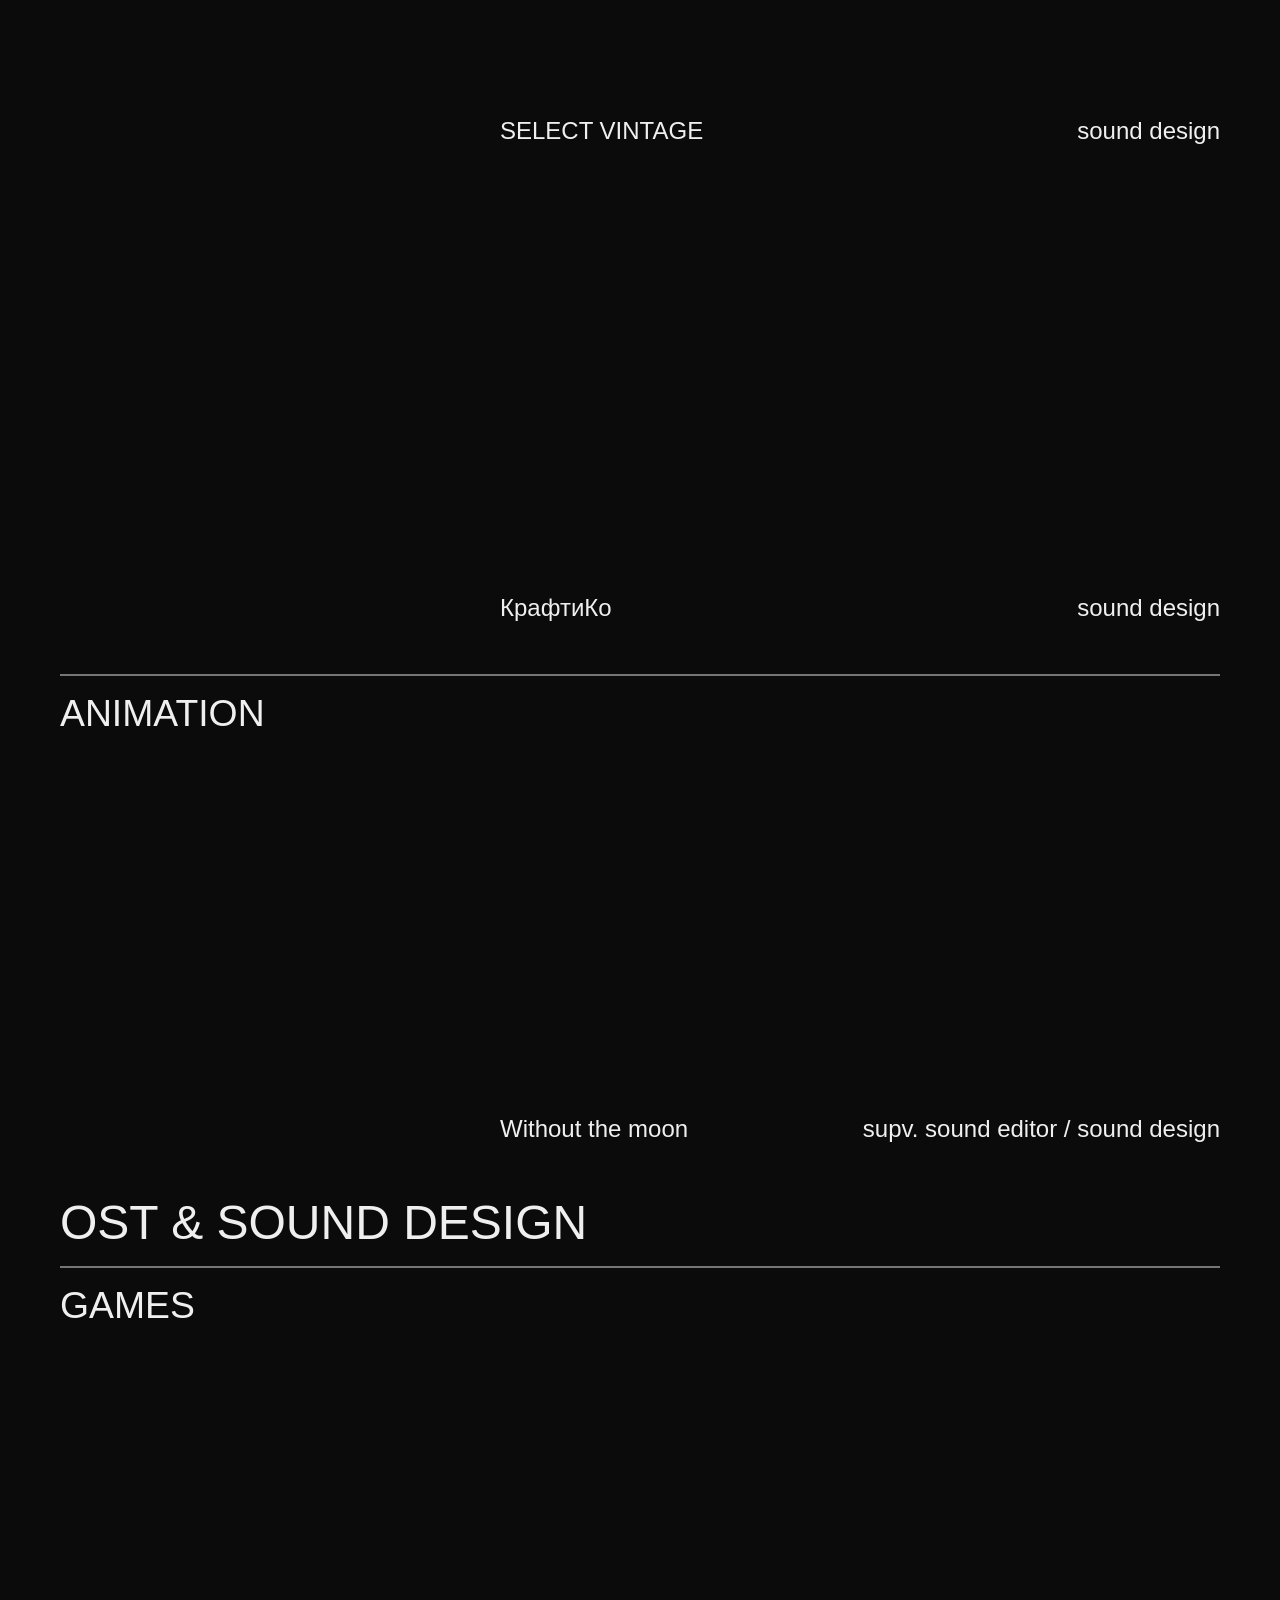
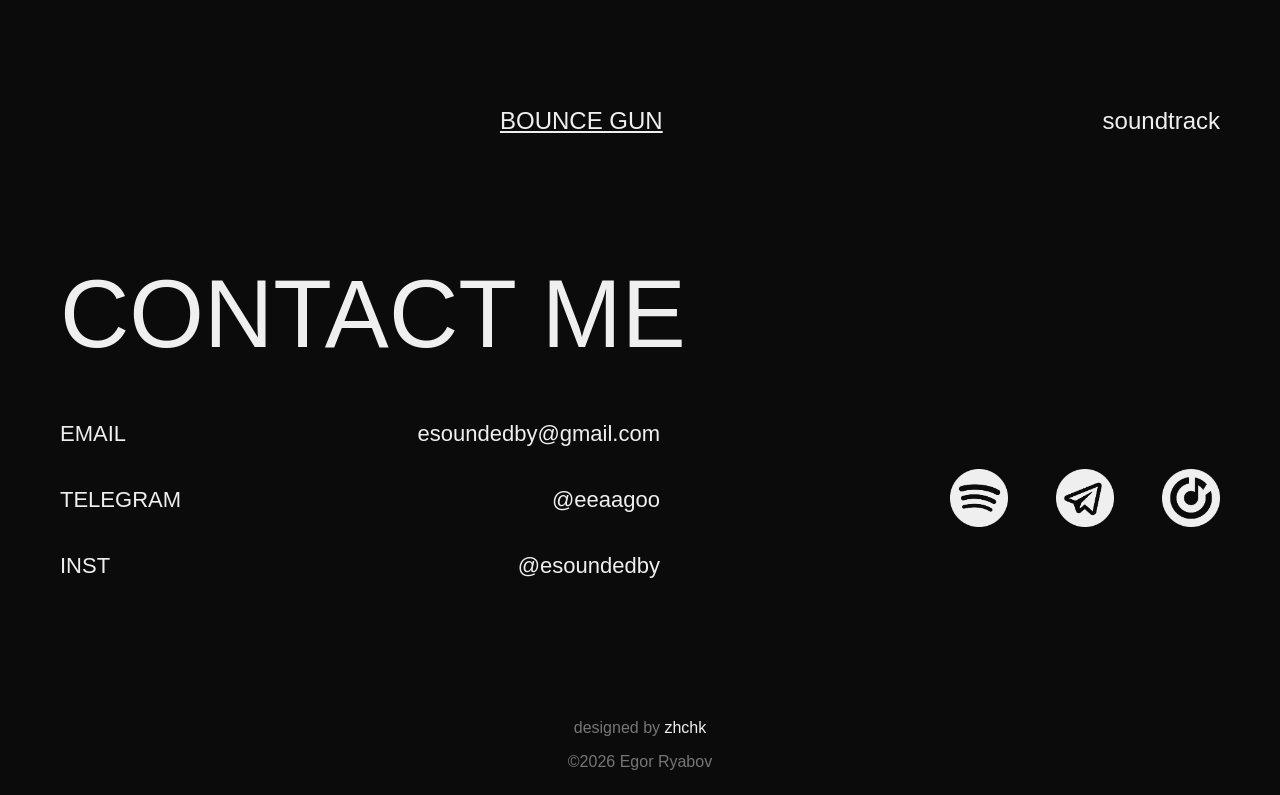
==== commit 4ea7859a: "/" ====
--- a/eng.html
+++ b/eng.html
@@ -81,13 +81,13 @@
 						<!-- Второй абзац (весь текст, который нужно центрировать) -->
 						<div class="text3"><br> For my work in film, animation, and media, I use <span style="color: #767676;"> Reaper</span>, <span style="color: #767676;">Pro&nbsp;Tools</span>, <span style="color: #767676;">Logic&nbsp;Pro</span>,<span style="color: #767676;"> FMOD</span> and<span style="color: #767676;"> Wwise</span> for game audio.<br> 
 						<br>
-						I enjoy trying unconventional approaches, developing new ideas, and implementing interesting concepts in sound creation. I create many textures by hand in the studio or use sound synthesis plugins.<br>
+						I enjoy trying unconventional approaches, developing new ideas, and&nbsp;implementing interesting concepts in&nbsp;sound creation. I&nbsp;create many textures manually, recording sounds in&nbsp;the&nbsp;studio, or&nbsp;using plug-ins for&nbsp;sound&nbsp;synthesis.<br>
 						<br>
-						I approach projects with special attention and creativity, and am always open to discussion.<br>
+						I approach projects with special attention and&nbsp;creativity,&nbsp;and&nbsp;am&nbsp;always open to&nbsp;discussion.<br>
 						<br></div>
 					
 						<!-- Последний абзац (тоже центрируется) -->
-						<div class="text4">In my work, it is important for me to convey emotions and a sense of presence through sound, to saturate the visual with a textured atmosphere and unique sound.</div>
+						<div class="text4">In my work, it is important for me to convey emotions and a&nbsp;sense of&nbsp;presence through sound, to&nbsp;saturate the&nbsp;visual with a&nbsp;textured atmosphere and unique sound.</div>
 					</div>
 					
 					<!-- Кнопка "читать больше" -->
@@ -190,6 +190,21 @@
 								<div class="text-left">BLINK-OFF</div>
 								<div class="text-right">sound design</div>
 							</div>
+					
+					
+							<div class="video-container fade-in-item" style="margin-top:10px;">
+								<iframe
+										src="https://vk.com/video_ext.php?oid=-2000138965&id=145138965&hd=4"
+										allow="autoplay; encrypted-media; fullscreen; picture-in-picture; screen-wake-lock;"
+										frameborder="0"
+										allowfullscreen>
+								</iframe>
+							</div>
+
+							<div class="video-names fade-in-item delay-1">
+								<div class="text-left">swetsi</div>
+								<div class="text-right">sound design</div>
+							</div>
 				</div>
 			</div>
 		</div>
@@ -229,7 +244,7 @@
 
 							<div class="video-names fade-in-item delay-2">
 								<div class="text-left"> <a href="https://www.kinopoisk.ru/film/7484388/?utm_referrer=www.google.com" target="_blank" rel="noopener noreferrer">Where is your soul?</a></div>
-								<div class="text-right">assistent / sound&nbsp;design</div>
+								<div class="text-right">assistant / sound&nbsp;design</div>
 							</div>
 					
 					
--- a/css/style.css
+++ b/css/style.css
@@ -128,20 +128,21 @@
 .hero{
 	display: flex;
 	justify-content: flex-start;
-	gap:24px
+	gap:24px;
+	align-items: stretch;
 }
 
 .photo{
-	max-width: 600px;
+	max-width: 600px; 
 	width: 100%;
-	height: auto;
+	height: 100%; /* Меняем auto на 100% */
 	position: relative;
-	max-height: 600px;
+	/* max-height: 600px; - удаляем */
 	margin: 0 auto;
-	aspect-ratio: 600 / 600;
+	/* aspect-ratio: 600 / 600; - удаляем */
 	border-radius: 24px;
 	overflow: hidden;
-	object-fit: cover;
+	object-fit: cover; /* Оставляем, чтобы фото не сжималось */
 }
 
 .video-btn-words {
@@ -173,8 +174,8 @@
 .words-button-container {
     display: flex;
     justify-content: space-between; 
-    align-items: center; 
-    gap: 32px;
+    align-items: center;
+	max-width: 800px;
     width: 100%;
 }
 
@@ -184,6 +185,8 @@
     text-align: left;
     gap: 8px;
     flex: 1;
+	max-width: 300px;
+	width: 100%
 }
 
 .text1 {
@@ -447,6 +450,13 @@
     transition-delay: 0.5s;
 }
 
+@media (max-width: 1512px) {
+	.photo{
+		max-height: 512px;
+		height: 100%
+	}
+}
+
 /* Адаптив для экранов до 1440px */
 @media (max-width: 1440px) {
     body {
@@ -521,7 +531,7 @@
     }
     
     .words-button-container {
-        gap: 28px;
+        justify-content: space-between
     }
     
     .text1 {
@@ -580,6 +590,13 @@
     footer {
         margin-top: 140px;
     }
+}
+
+@media (max-width: 1366px) {
+	.photo{
+		max-height: 488px;
+		height: 100%
+	}
 }
 
 /* Адаптив для планшетов в горизонтальном виде (1194px) */
@@ -636,8 +653,9 @@
     
     .photo {
         max-width: 480px;
-        max-height: 480px;
+        max-height: 432px;
         border-radius: 20px;
+		height: 100%
     }
     
     .video-btn-words {
@@ -656,7 +674,7 @@
     }
     
     .words-button-container {
-        gap: 26px;
+        justify-content: space-between;
     }
     
     .text1 {
@@ -803,7 +821,7 @@
     }
     
     .words-button-container {
-        gap: 20px;
+        justify-content: space-between
     }
     
     .text1 {
@@ -942,8 +960,7 @@
         left: 0;
         width: 100vw;
         height: 100vh;
-        background: rgba(11, 11, 11, 0.95);
-        backdrop-filter: blur(5px);
+        background: #0B0B0B;
         z-index: 20;
         flex-direction: column;
         justify-content: center;
@@ -1068,13 +1085,15 @@
     
     .words-button-container {
         flex-direction: row;
-        gap: 16px;
+        justify-content: space-between;
         align-items: center;
     }
     
     .words {
         text-align: left;
         gap: 4px;
+		max-width: 300px;
+		width: 100%
     }
     
     .text1 {
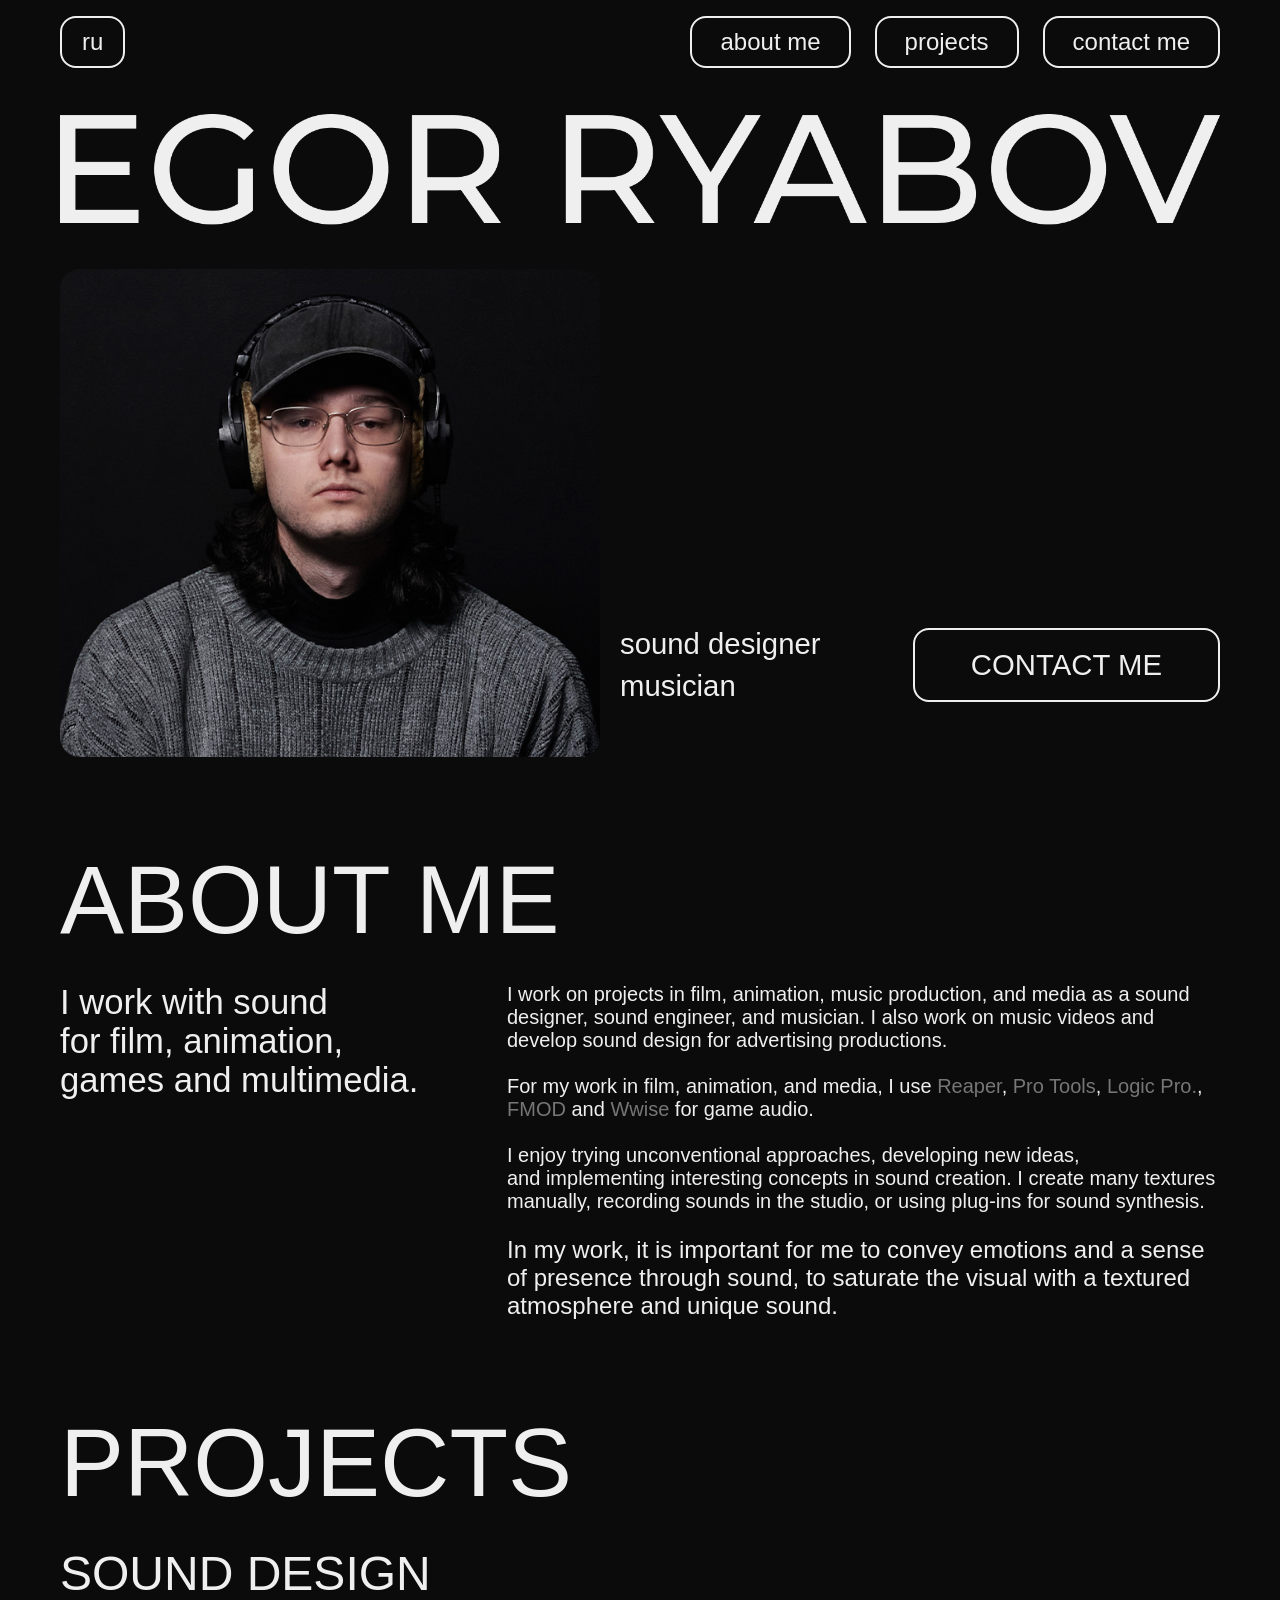
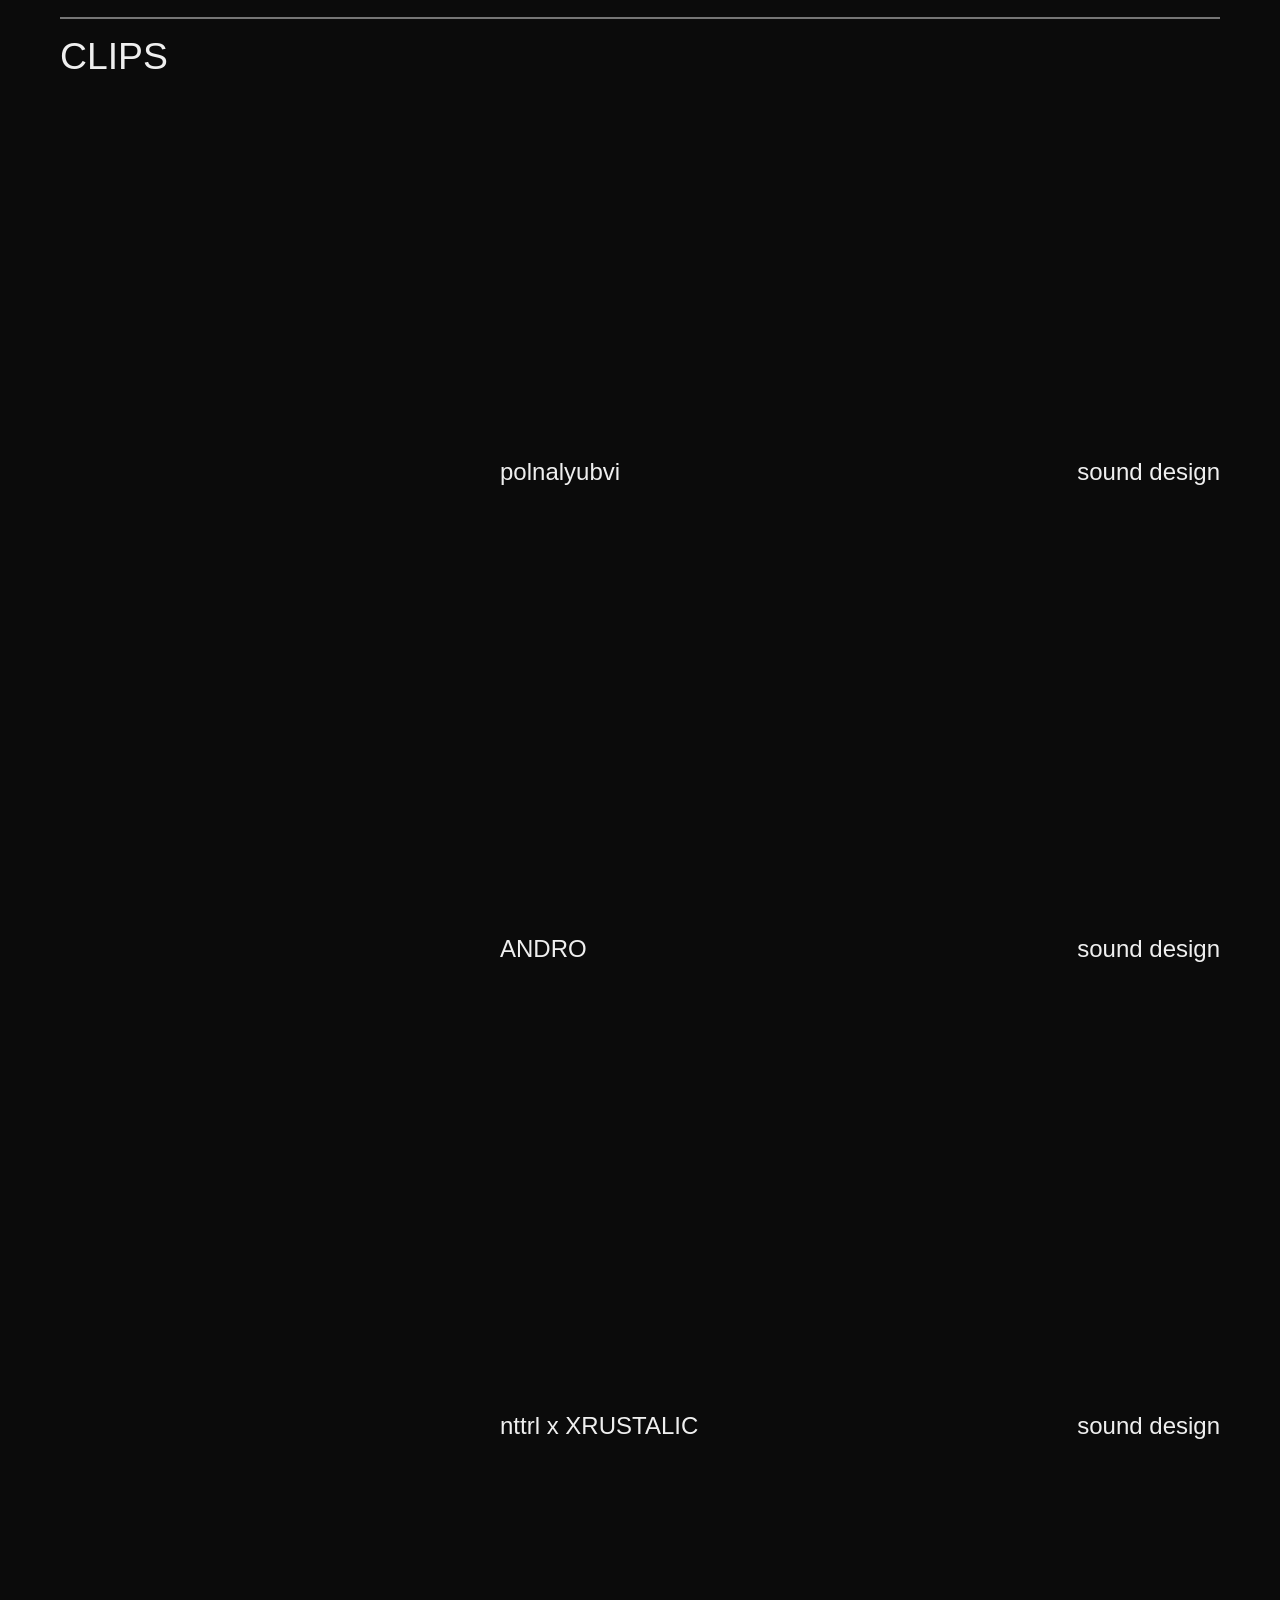
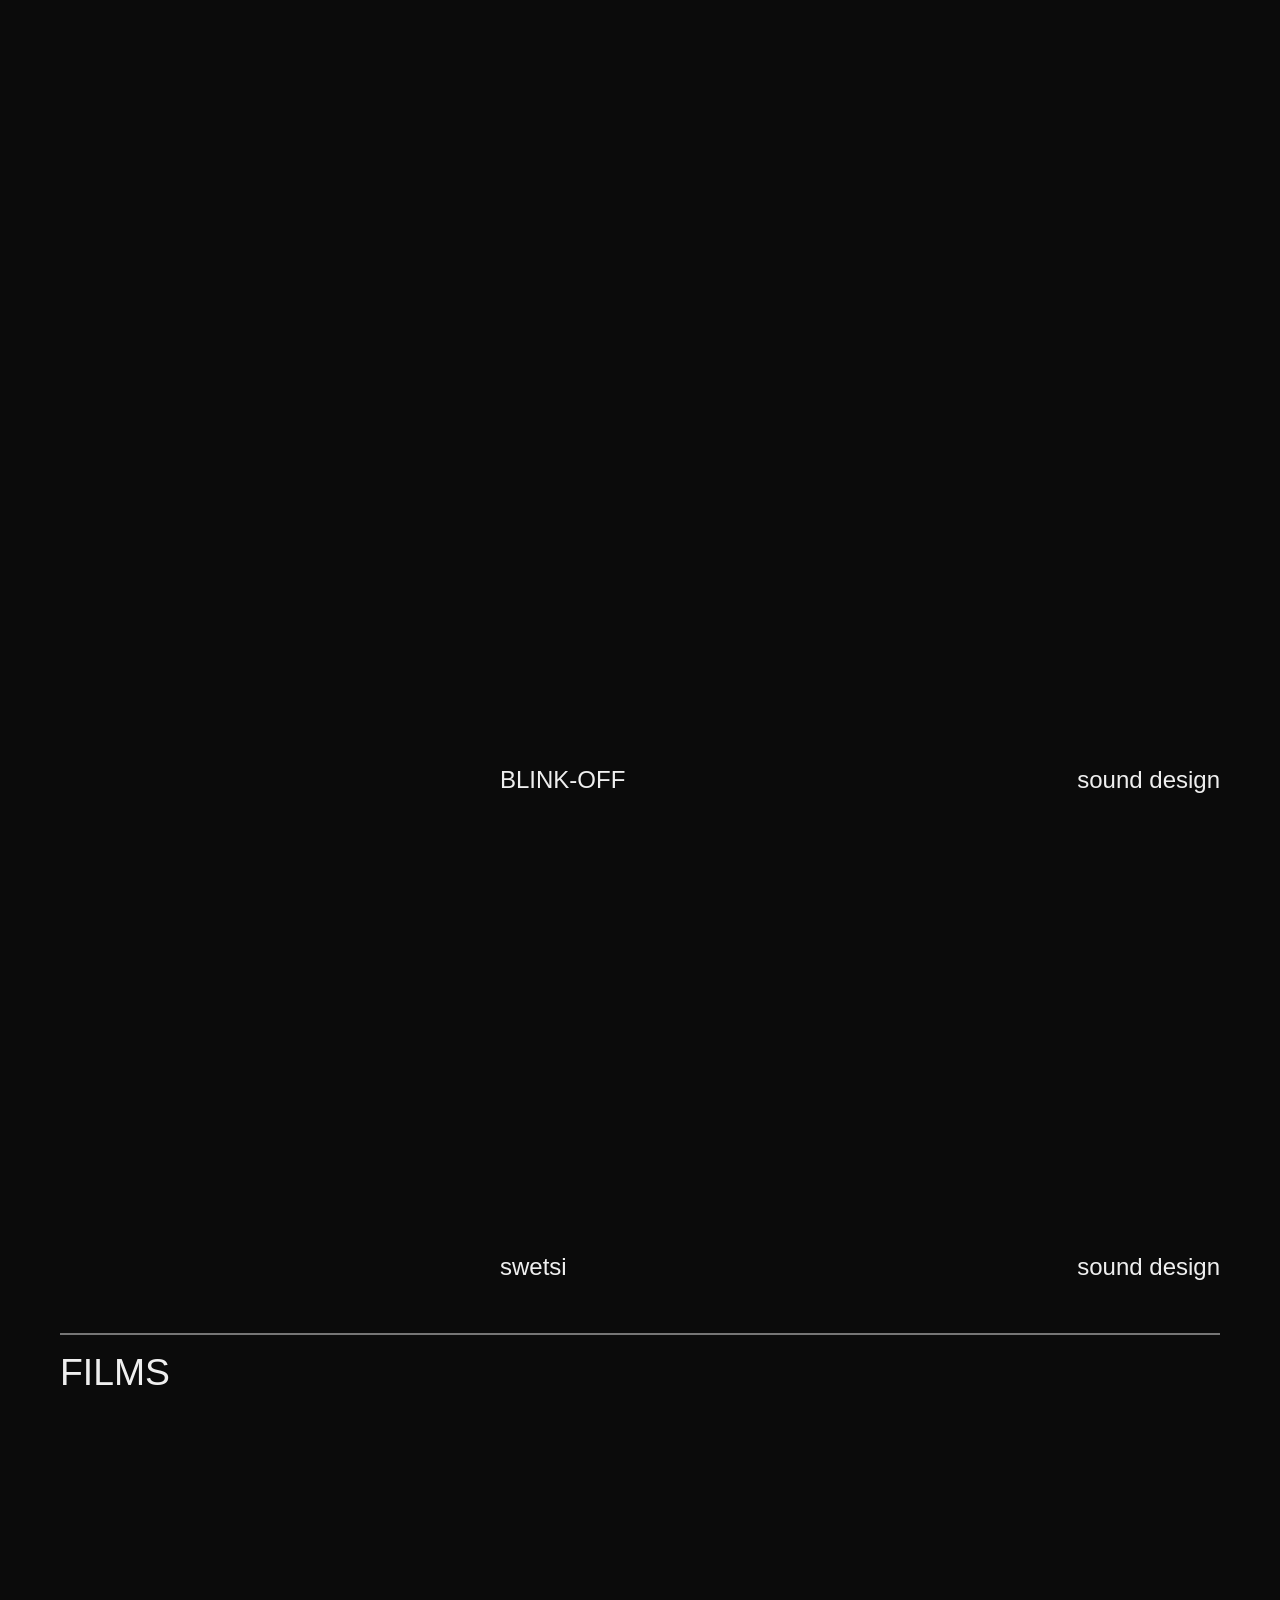
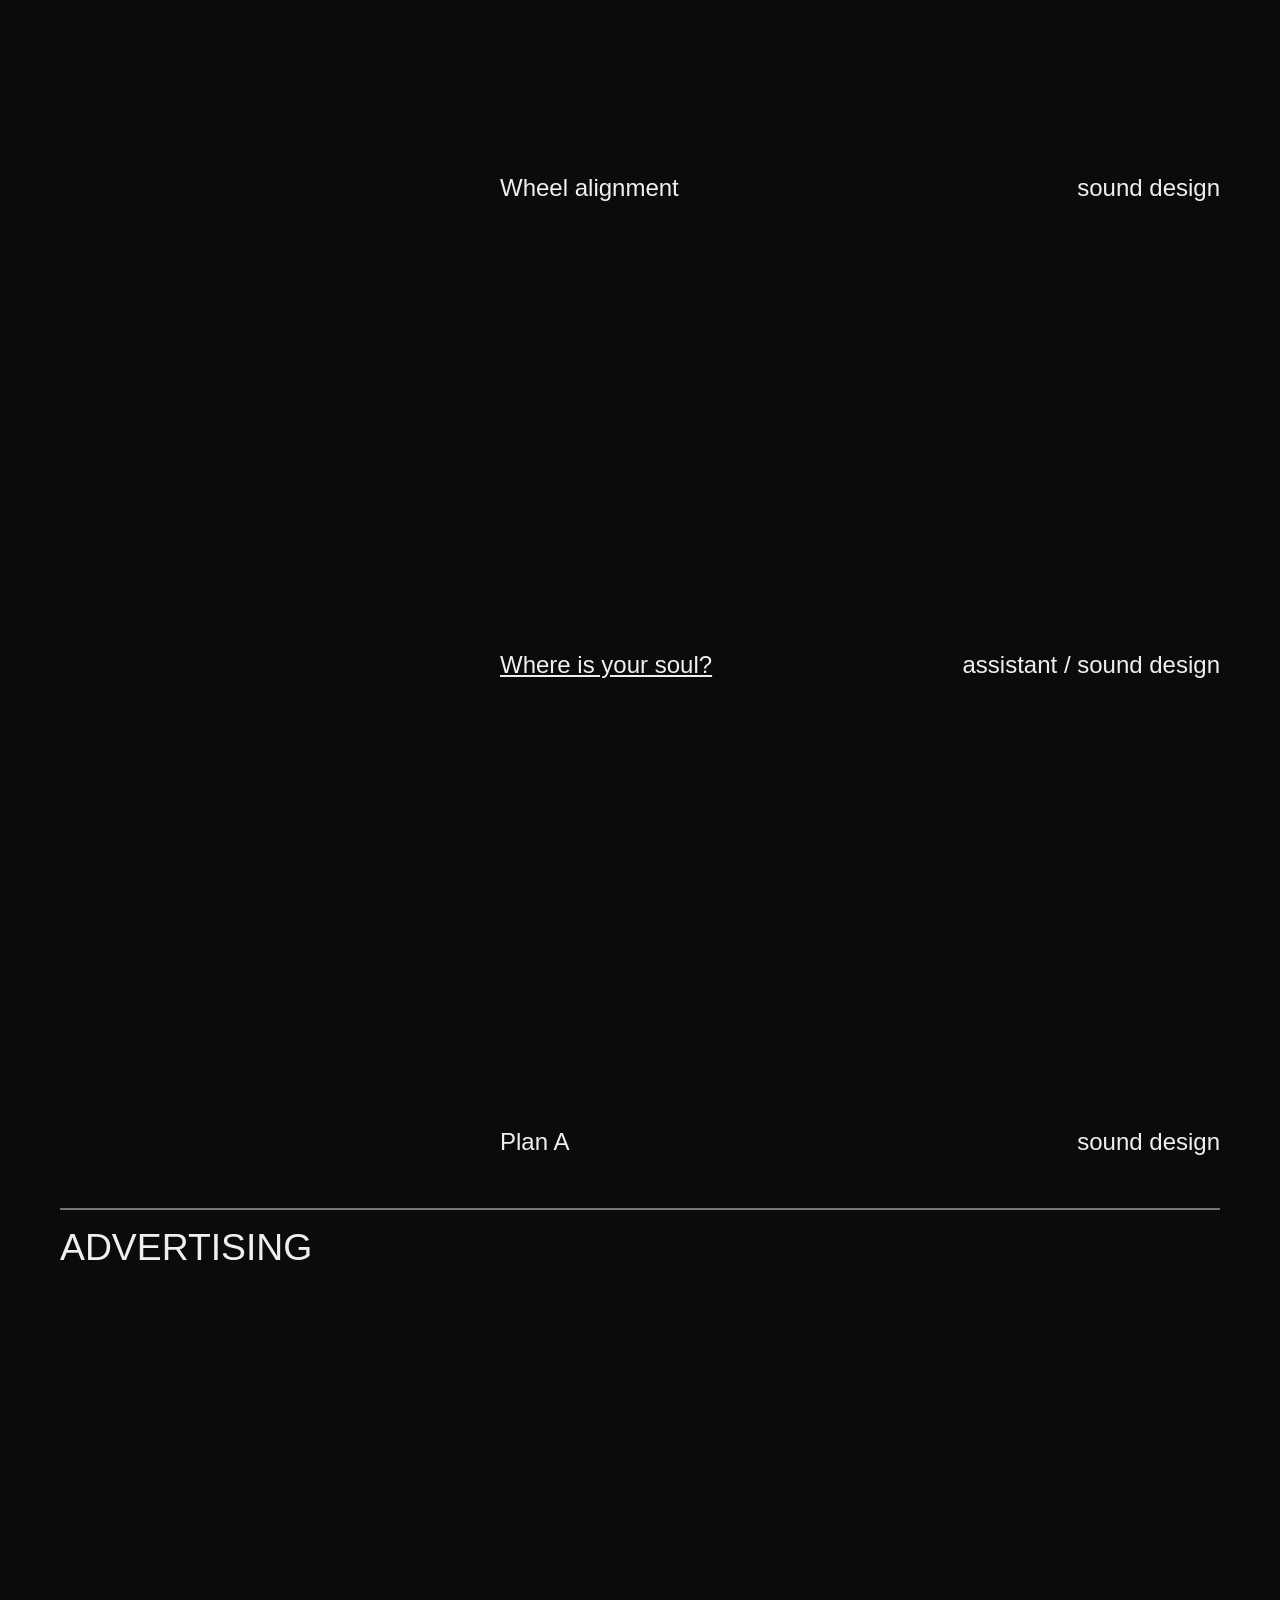
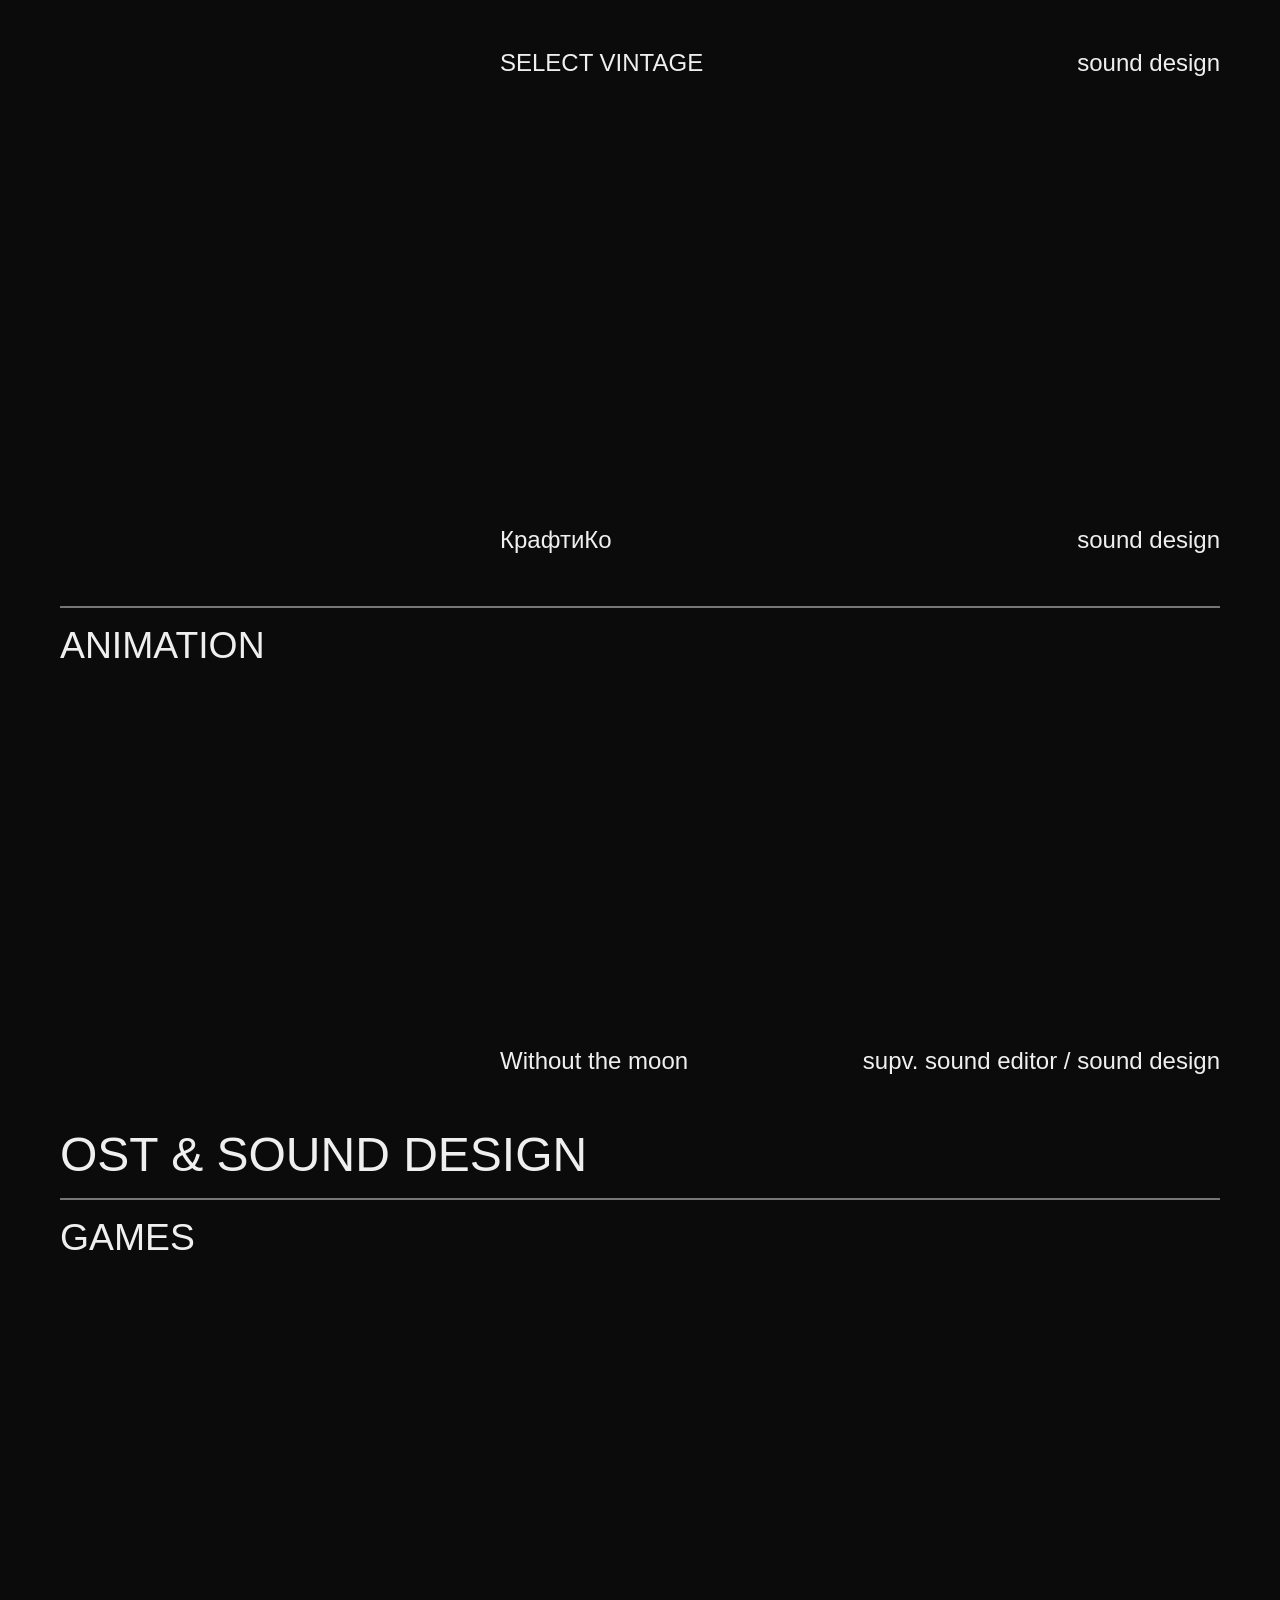
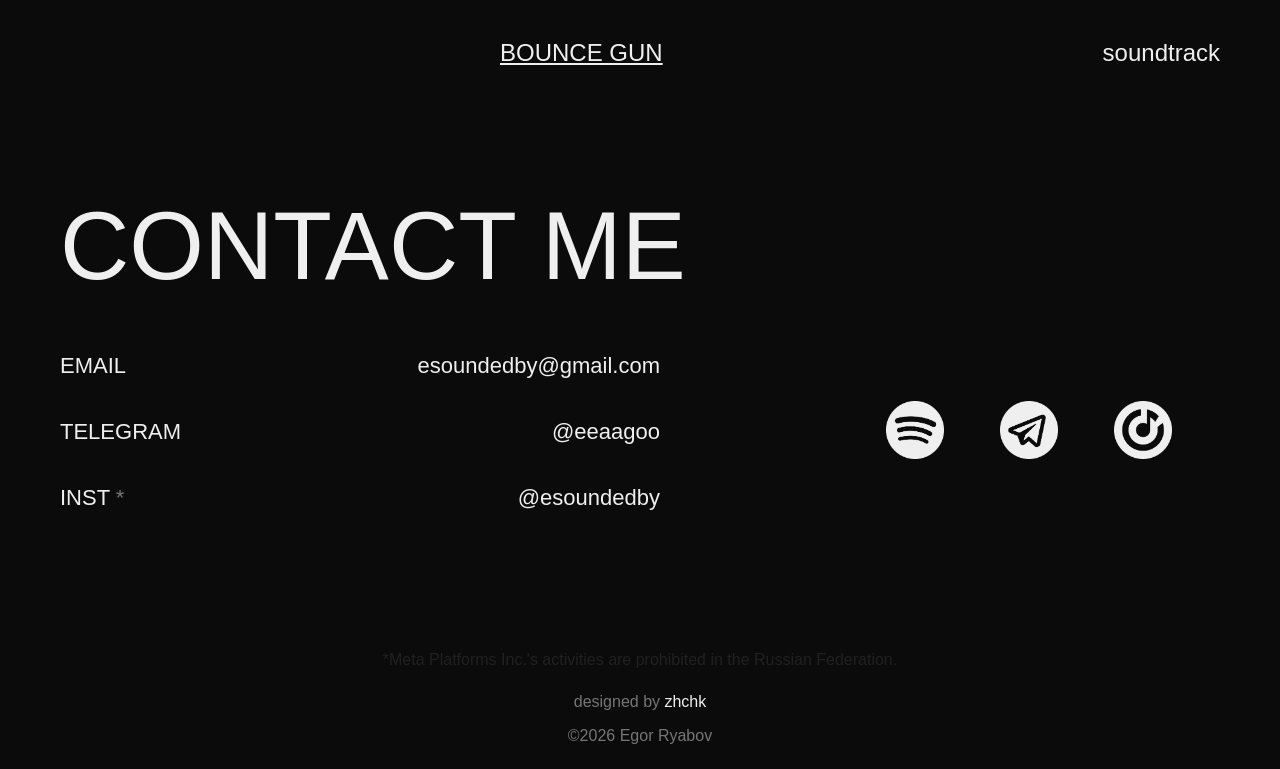
==== commit a03fbe5c: ":)" ====
--- a/eng.html
+++ b/eng.html
@@ -16,14 +16,14 @@
         ru
     	</a>
 		
-		<!-- Десктопная навигация -->
+		
 		<div class="navig-btn desktop-nav">
 			<button class="nav-btn" onclick="document.getElementById('about').scrollIntoView({behavior: 'smooth'})">about me</button>
 			<button class="nav-btn" onclick="document.getElementById('projects').scrollIntoView({behavior: 'smooth'})">projects</button>
 			<button class="nav-btn" onclick="document.getElementById('contact').scrollIntoView({behavior: 'smooth'})">contact me</button>
 		</div>
 		
-		<!-- Мобильное бургер-меню -->
+		
 		<div class="mobile-nav">
 			<button class="burger-btn" id="burgerBtn">
 				<span></span>
@@ -64,39 +64,37 @@
             </div>
 		</div>
 		
-		<!-- Якорь для ABOUT ME -->
+		
 		<div id="about"></div>
 		<div class="zagol"> ABOUT ME </div>
 		
 		<div class="about-me">
 			
-				<div class="text2">I work with sound for film, animation, games and multimedia.</div>
+				<div class="text2">I work with sound<br>for film, animation,<br>games and multimedia.</div>
 				
 				<div class="text-conteiner">
-					<!-- Первый абзац - всегда виден, на мобильных по центру -->
+					
 					<div class="text3 first-paragraph">I work on projects in film, animation, music production, and media as a sound designer, sound engineer, and musician. I also work on music videos and develop sound design for advertising productions.</div>
 					
-					<!-- Контейнер для всего скрытого текста -->
+					
 					<div class="more-text-container" id="moreText">
-						<!-- Второй абзац (весь текст, который нужно центрировать) -->
-						<div class="text3"><br> For my work in film, animation, and media, I use <span style="color: #767676;"> Reaper</span>, <span style="color: #767676;">Pro&nbsp;Tools</span>, <span style="color: #767676;">Logic&nbsp;Pro</span>,<span style="color: #767676;"> FMOD</span> and<span style="color: #767676;"> Wwise</span> for game audio.<br> 
+						
+						<div class="text3"><br> For my work in film, animation, and media, I use <span style="color: #767676;"> Reaper</span>, <span style="color: #767676;">Pro&nbsp;Tools</span>, <span style="color: #767676;">Logic&nbsp;Pro.</span>,<span style="color: #767676;"> FMOD</span> and<span style="color: #767676;"> Wwise</span> for game audio.<br> 
 						<br>
 						I enjoy trying unconventional approaches, developing new ideas, and&nbsp;implementing interesting concepts in&nbsp;sound creation. I&nbsp;create many textures manually, recording sounds in&nbsp;the&nbsp;studio, or&nbsp;using plug-ins for&nbsp;sound&nbsp;synthesis.<br>
-						<br>
-						I approach projects with special attention and&nbsp;creativity,&nbsp;and&nbsp;am&nbsp;always open to&nbsp;discussion.<br>
 						<br></div>
 					
-						<!-- Последний абзац (тоже центрируется) -->
+						
 						<div class="text4">In my work, it is important for me to convey emotions and a&nbsp;sense of&nbsp;presence through sound, to&nbsp;saturate the&nbsp;visual with a&nbsp;textured atmosphere and unique sound.</div>
 					</div>
 					
-					<!-- Кнопка "читать больше" -->
+					
 					<button class="read-more-btn" id="readMoreBtn">read more</button>
 				</div>
 				
 		</div>
 		
-		<!-- Якорь для PROJECTS -->
+		
 		<div id="projects"></div>
 		<div class="zagol"> PROJECTS </div>
 		
@@ -363,7 +361,7 @@
 			</div>
 		</div>
 		
-		<!-- Якорь для CONTACT ME -->
+		
 		<div id="contact"></div>
 		<div class="zagol">CONTACT ME </div>
 		
@@ -379,7 +377,7 @@
 						<div class="text5">@eeaagoo</div>
 					  </div>
 					  <div class="contacts">
-						<div class="text5">INST</div>
+						<div class="text5">INST<span style="color: #767676"> * </span></div>
 						<div class="text5">@esoundedby</div>
 					  </div>
     			</div>
@@ -393,6 +391,7 @@
 		</div>
 		
 		<footer>
+			<p style="color: #212121; margin-bottom: 24px">*Meta Platforms Inc.'s activities are prohibited in the Russian Federation.</p>
 			designed by <a href="https://t.me/zhchkk" target="_blank" rel="noopener noreferrer" style="text-decoration:none">zhchk</a>
 			<p>&copy;2026 Egor Ryabov</p>
 			
--- a/css/style.css
+++ b/css/style.css
@@ -1,17 +1,25 @@
 @charset "utf-8";
 @font-face {
-font-family: "Montserrat";  
-src: url("font/Montserrat-Regular.ttf") format("truetype"); 
-font-style: normal; 
-font-weight: 400;
- }
+    font-family: "Montserrat";
+    src: local("Montserrat Regular"),
+         local("Montserrat-400"),
+         url("font/Montserrat-Regular.woff2") format("woff2"),
+         url("font/Montserrat-Regular.woff") format("woff"),
+         url("font/Montserrat-Regular.ttf") format("truetype");
+    font-style: normal;
+    font-weight: 400;
+}
 
 @font-face {
-font-family: "Montserrat";  
-src: url("font/Montserrat-Medium.ttf") format("truetype"); 
-font-style: normal; 
-font-weight: 500;
- }
+    font-family: "Montserrat";
+    src: local("Montserrat Medium"),
+         local("Montserrat-500"),
+         url("font/Montserrat-Medium.woff2") format("woff2"),
+         url("font/Montserrat-Medium.woff") format("woff"),
+         url("font/Montserrat-Medium.ttf") format("truetype");
+    font-style: normal;
+    font-weight: 500;
+}
 
 html {
     scroll-behavior: smooth;
@@ -25,10 +33,10 @@
 	width: 100%;
 	text-align: center; 
 	margin: 0 auto;
-	padding-top: 100px; /* Увеличено для фиксированного меню */
-}
-
-/* ===== СКРЫВАЮЩЕЕСЯ МЕНЮ ===== */
+	padding-top: 100px; 
+}
+
+
 .header-conteiner{
 	display: flex; 
     justify-content: space-between; 
@@ -38,8 +46,8 @@
     left: 0;
     right: 0;
     z-index: 1000;
-    background: transparent; /* Прозрачный фон */
-    padding: 20px 80px; /* Отступы как в main-container */
+    background: transparent; 
+    padding: 20px 80px; 
     margin-bottom: 0;
     transition: transform 0.3s ease;
     max-width: 1600px;
@@ -50,7 +58,7 @@
     pointer-events: auto;
 }
 
-/* Состояние, когда меню скрыто */
+
 .header-conteiner.header-hidden {
     transform: translateY(-100%);
 }
@@ -107,7 +115,7 @@
     color: #0B0B0B; 
 }
 
-/* Скрываем мобильное меню на десктопе */
+
 .mobile-nav {
     display: none;
 }
@@ -122,7 +130,8 @@
 .name{
 	max-width: 1600px;
 	width: 100%;
-	margin-bottom: 48px
+	margin-bottom: 48px;
+	margin-top: 24px
 }
 
 .hero{
@@ -135,14 +144,12 @@
 .photo{
 	max-width: 600px; 
 	width: 100%;
-	height: 100%; /* Меняем auto на 100% */
+	height: 100%; 
 	position: relative;
-	/* max-height: 600px; - удаляем */
 	margin: 0 auto;
-	/* aspect-ratio: 600 / 600; - удаляем */
 	border-radius: 24px;
 	overflow: hidden;
-	object-fit: cover; /* Оставляем, чтобы фото не сжималось */
+	object-fit: cover;
 }
 
 .video-btn-words {
@@ -230,7 +237,6 @@
 	margin-bottom: 32px
 }
 
-/* Якоря для навигации */
 #about, #projects, #contact {
     scroll-margin-top: 100px;
 }
@@ -240,7 +246,7 @@
 	align-content: center;
 	flex-direction: column;
 	max-width: 800px;
-	width: 100%
+	width: 100%;
 }
 
 .text2{
@@ -262,17 +268,17 @@
 	text-align:left;
 }
 
-/* Скрываем дополнительный текст на мобильных */
+
 .hidden-mobile {
     display: block;
 }
 
-/* Стили для мобильной версии */
+
 .read-more-btn {
     display: none;
 }
 
-/* Контейнер для скрытого текста (оба абзаца) */
+
 .more-text-container {
     display: block;
 }
@@ -390,7 +396,7 @@
 
 .conteiner-icons {
   display: flex;
-  gap: 56px;
+  gap: 64px;
   align-items: center;
   justify-content: flex-end;
   flex-shrink: 0;
@@ -417,7 +423,7 @@
 	color: #767676;
 }
 
-/* Анимации для появления элементов */
+
 .fade-in-item {
     opacity: 0;
     transform: translateY(30px);
@@ -429,7 +435,7 @@
     transform: translateY(0);
 }
 
-/* Задержки для каскадного появления */
+
 .delay-1 {
     transition-delay: 0.1s;
 }
@@ -455,9 +461,26 @@
 		max-height: 512px;
 		height: 100%
 	}
-}
-
-/* Адаптив для экранов до 1440px */
+	
+	.text-conteiner{
+		max-width: 713px;
+		width: 100%
+	}
+}
+
+@media (max-width: 1512px) {
+	.photo{
+		max-height: 512px;
+		height: 100%
+	}
+	
+	.text-conteiner{
+		max-width: 713px;
+		width: 100%
+	}
+}
+
+
 @media (max-width: 1440px) {
     body {
         padding-top: 90px;
@@ -579,7 +602,8 @@
     }
     
     .conteiner-icons {
-        gap: 48px;
+        gap: 56px;
+		margin-right: 48px
     }
     
     .icons {
@@ -599,7 +623,7 @@
 	}
 }
 
-/* Адаптив для планшетов в горизонтальном виде (1194px) */
+
 @media (max-width: 1194px) {
     body {
         padding-top: 80px;
@@ -723,7 +747,8 @@
     }
     
     .conteiner-icons {
-        gap: 24px;
+        gap: 56px;
+		margin-right: 40px
     }
     
     .icons {
@@ -740,7 +765,7 @@
     }
 }
 
-/* Адаптив для вертикального планшета (834px) */
+
 @media (max-width: 834px) {
     body {
         padding-top: 70px;
@@ -805,6 +830,10 @@
         border-radius: 16px;
     }
     
+	.text-conteiner{
+		max-width: 415px
+	}
+	
     .video-btn-words {
         gap: 20px;
     }
@@ -816,7 +845,7 @@
     }
     
     .project-block .video-container {
-        max-width: 380px;
+        max-width: 415px;
         aspect-ratio: 380 / 214;
     }
     
@@ -837,7 +866,8 @@
     
     .text2 {
         font-size: 18pt;
-        max-width: 400px;
+        max-width: 320px;
+		margin-right: 20px
     }
     
     .text3 {
@@ -849,7 +879,7 @@
     }
     
     .video-names {
-        max-width: 380px;
+        max-width: 415px;
         margin-bottom: 28px;
     }
     
@@ -882,7 +912,7 @@
     }
     
     .conteiner-icons {
-        gap: 24px;
+        gap: 40px;
     }
     
     .icons {
@@ -896,7 +926,7 @@
     }
 }
 
-/* ========== МОБИЛЬНАЯ АДАПТАЦИЯ (до 768px) ========== */
+
 @media (max-width: 768px) {
     body {
         padding-top: 60px;
@@ -907,7 +937,7 @@
         background: transparent;
     }
     
-    /* Бургер-меню */
+   
     .mobile-nav {
         display: block;
         position: relative;
@@ -952,7 +982,7 @@
         transform: translateY(-10px) rotate(-45deg);
     }
     
-    /* ПОЛНОЭКРАННОЕ МЕНЮ */
+   
     .mobile-menu {
         display: none;
         position: fixed;
@@ -1093,7 +1123,7 @@
         text-align: left;
         gap: 4px;
 		max-width: 300px;
-		width: 100%
+		width: 100%;
     }
     
     .text1 {
@@ -1113,7 +1143,7 @@
     
     .about-me {
         flex-direction: column;
-        gap: 16px;
+        gap: 20px;
     }
     
     .text2 {
@@ -1127,7 +1157,7 @@
         font-size: 16px;
         text-align: center;
         line-height: 1.5;
-        margin-bottom: 16px;
+  
     }
     
     .text-conteiner {
@@ -1143,7 +1173,7 @@
     
     .more-text-container .text4 {
         font-size: 16px;
-        margin-top: 16px;
+        margin-top: 0;
         text-align: center;
     }
     
@@ -1188,13 +1218,13 @@
     .contacts {
         gap: 10px;
     }
-    
+	
     .text5 {
         font-size: 16px;
     }
     
     .conteiner-icons {
-        gap: 20px;
+        gap: 32px;
         justify-content: center;
         width: 100%;
     }
@@ -1240,16 +1270,17 @@
     }
     
     .text1 {
-        font-size: 14pt;
+        font-size: 12pt;
     }
     
     .conteiner-icons {
-		margin-top:16px;
-        gap: 24px;
+		margin-top:24px;
+        gap: 32px;
     }
     
     .icons {
         width: 40px;
         height: 40px;
     }
+	
 }
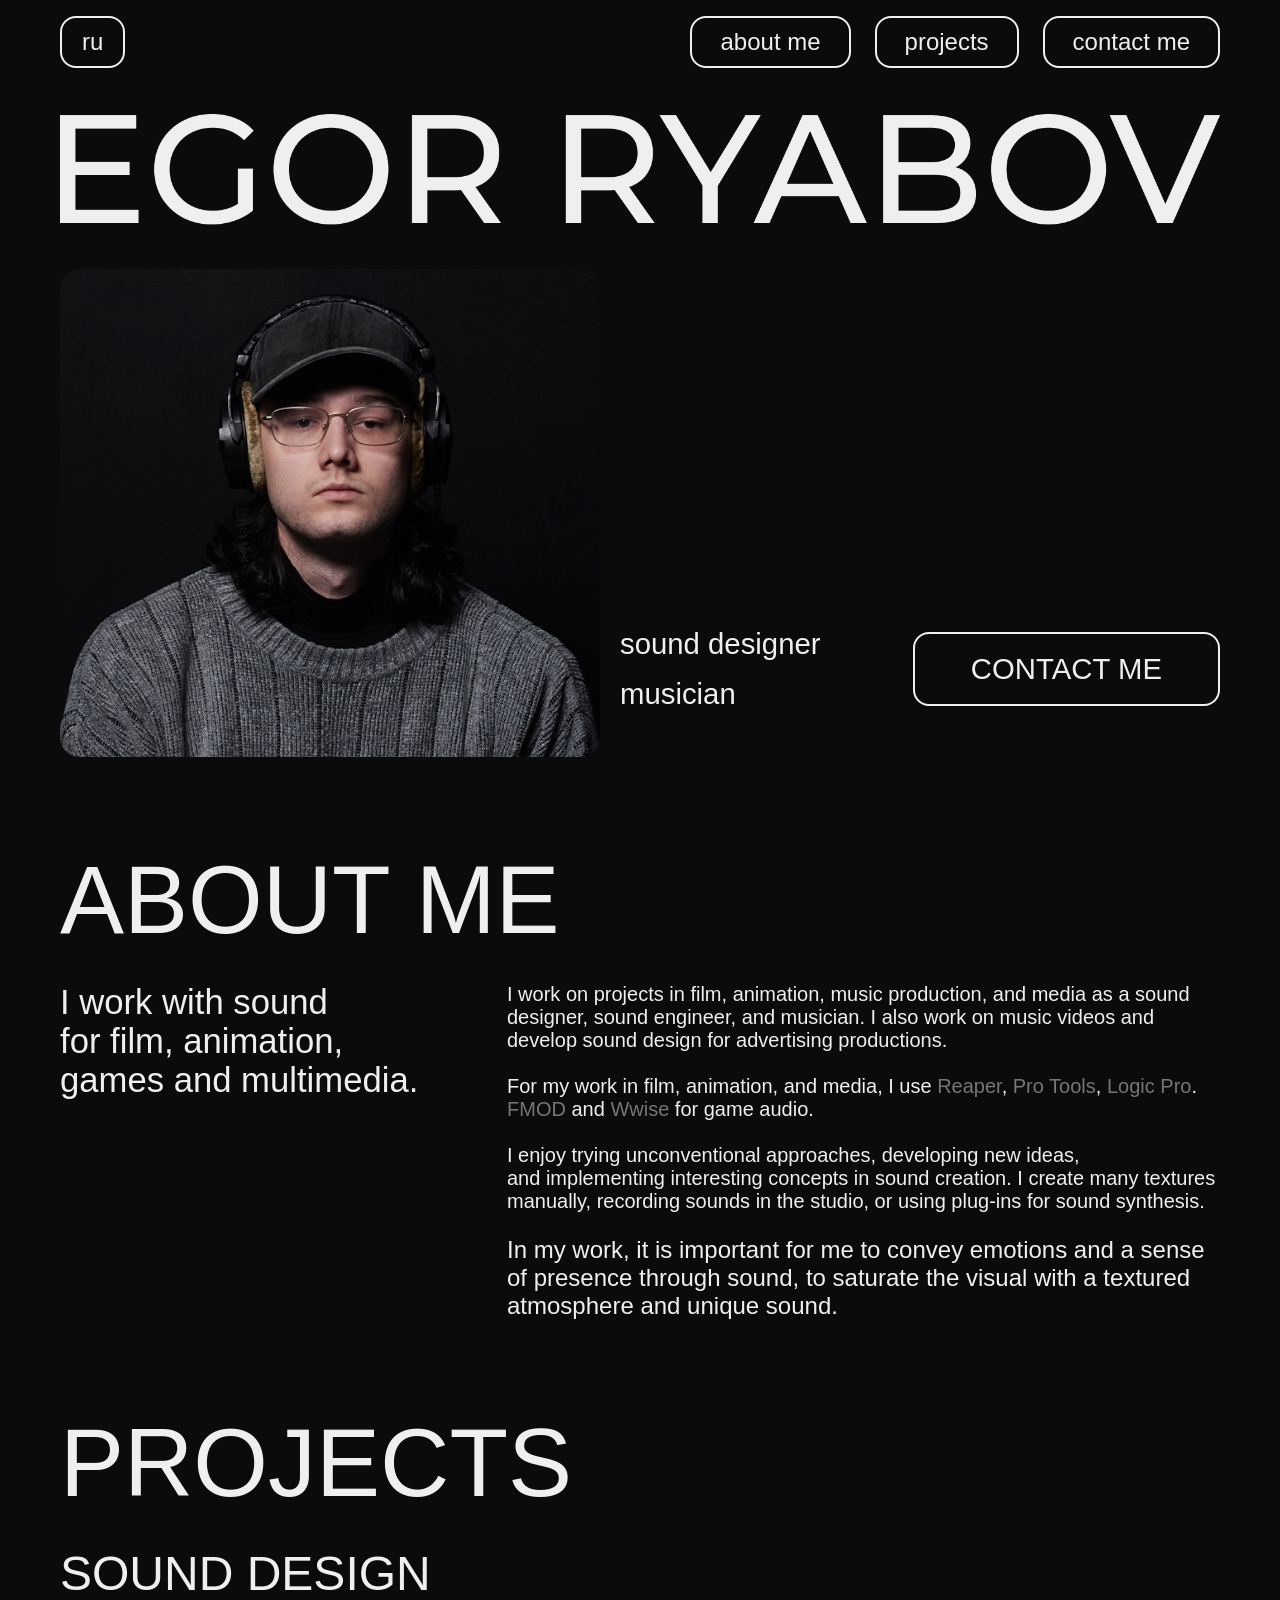
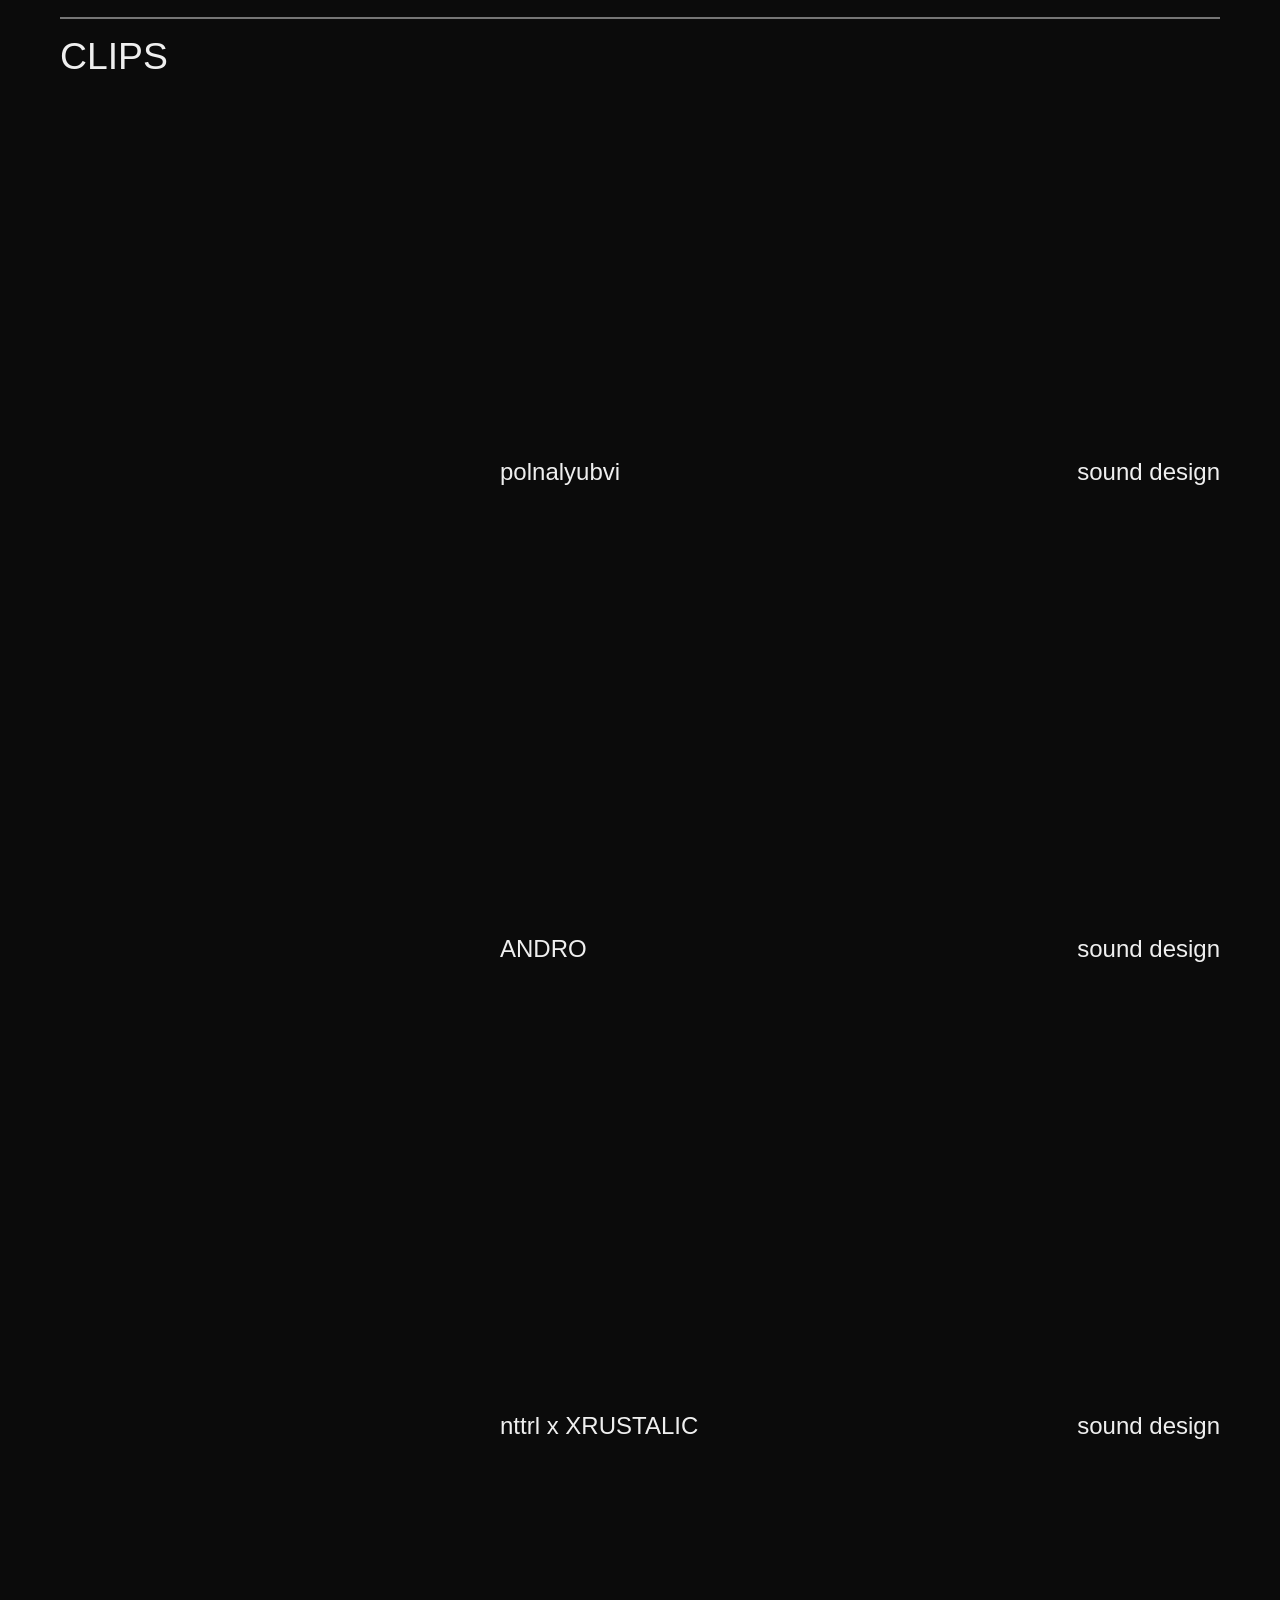
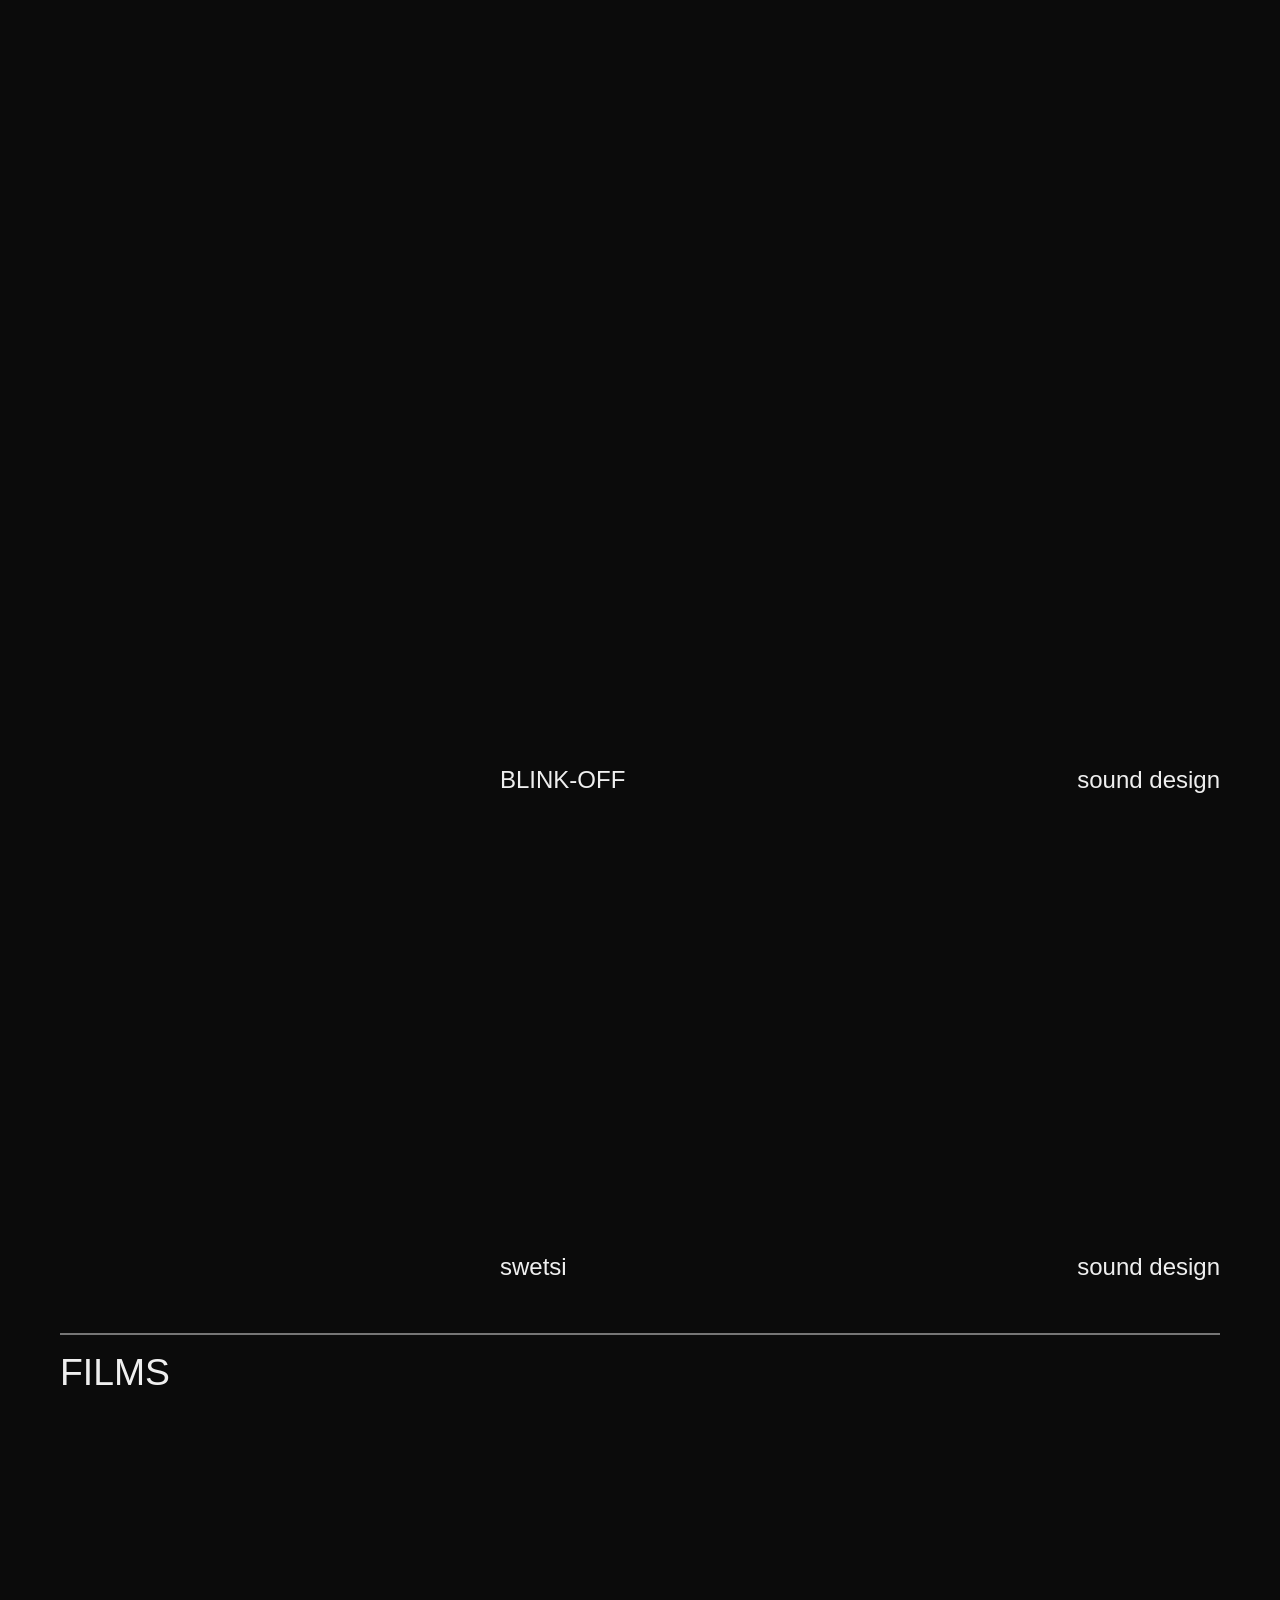
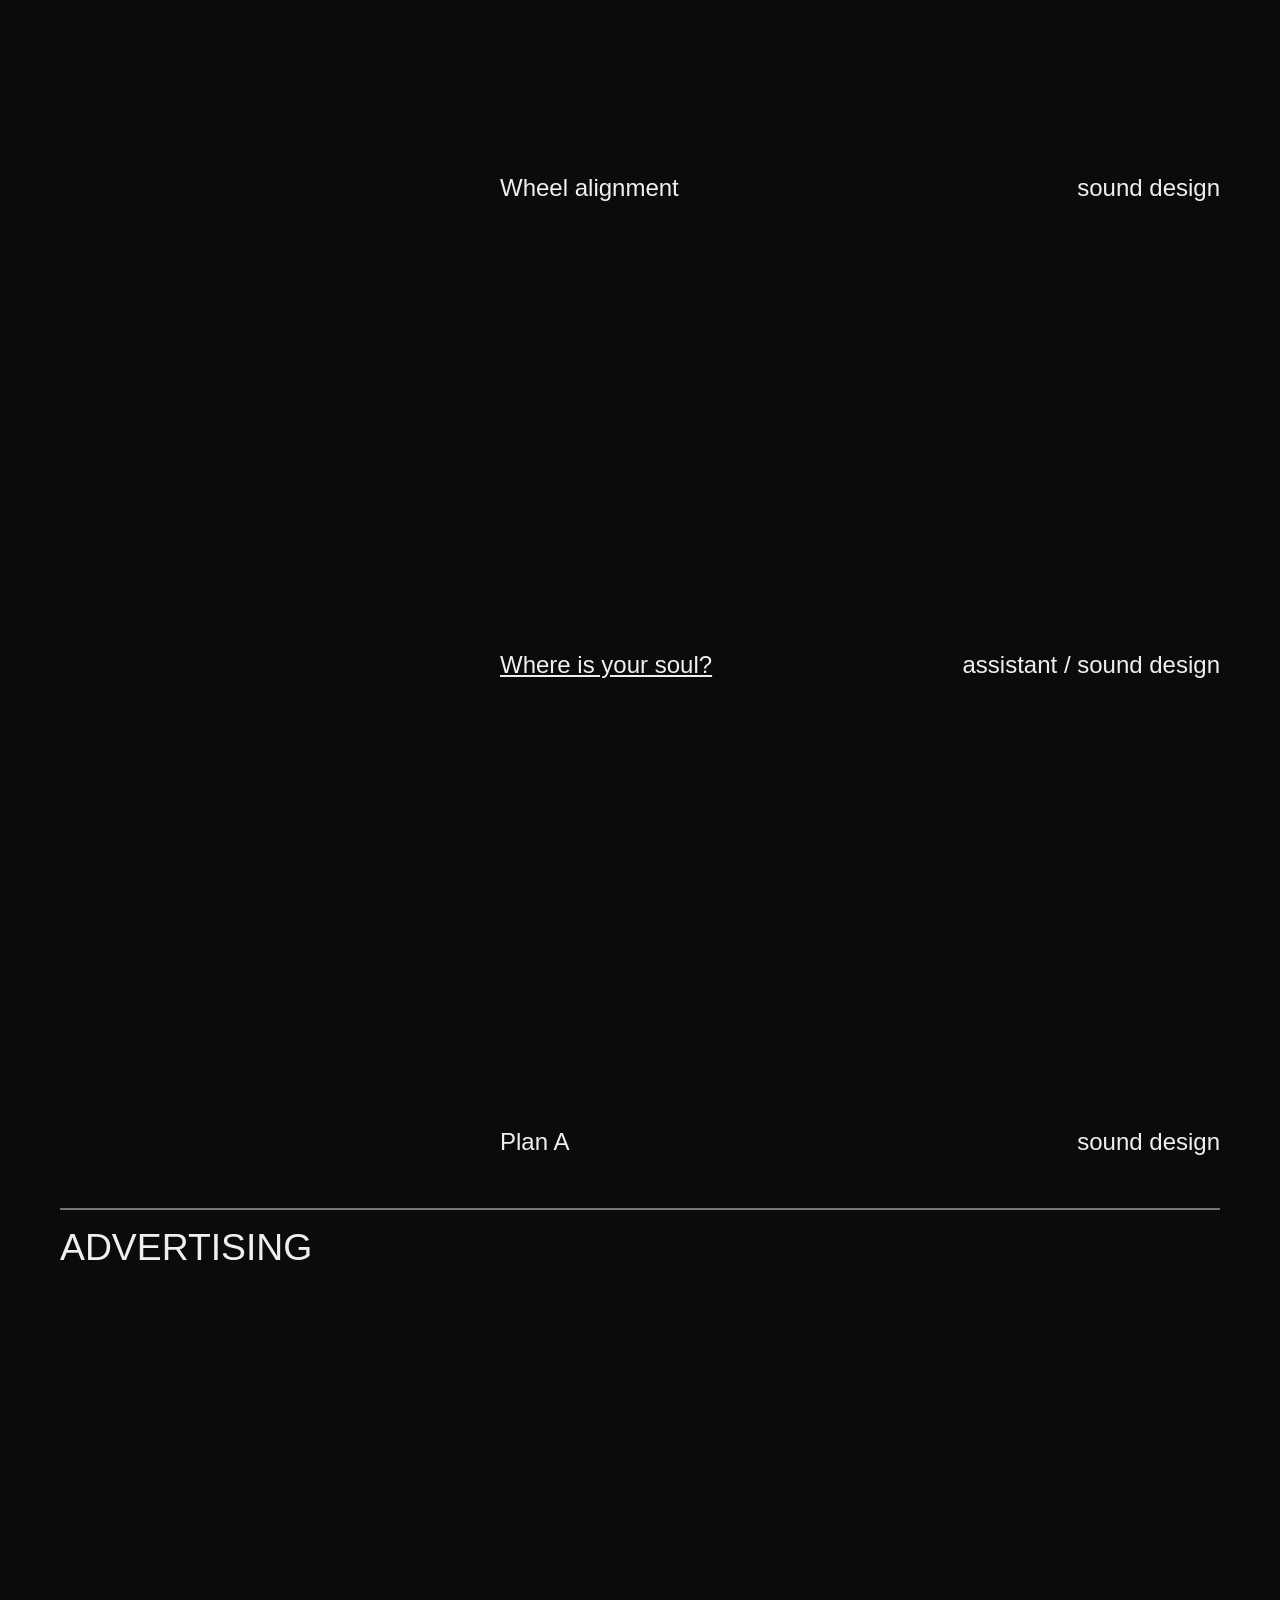
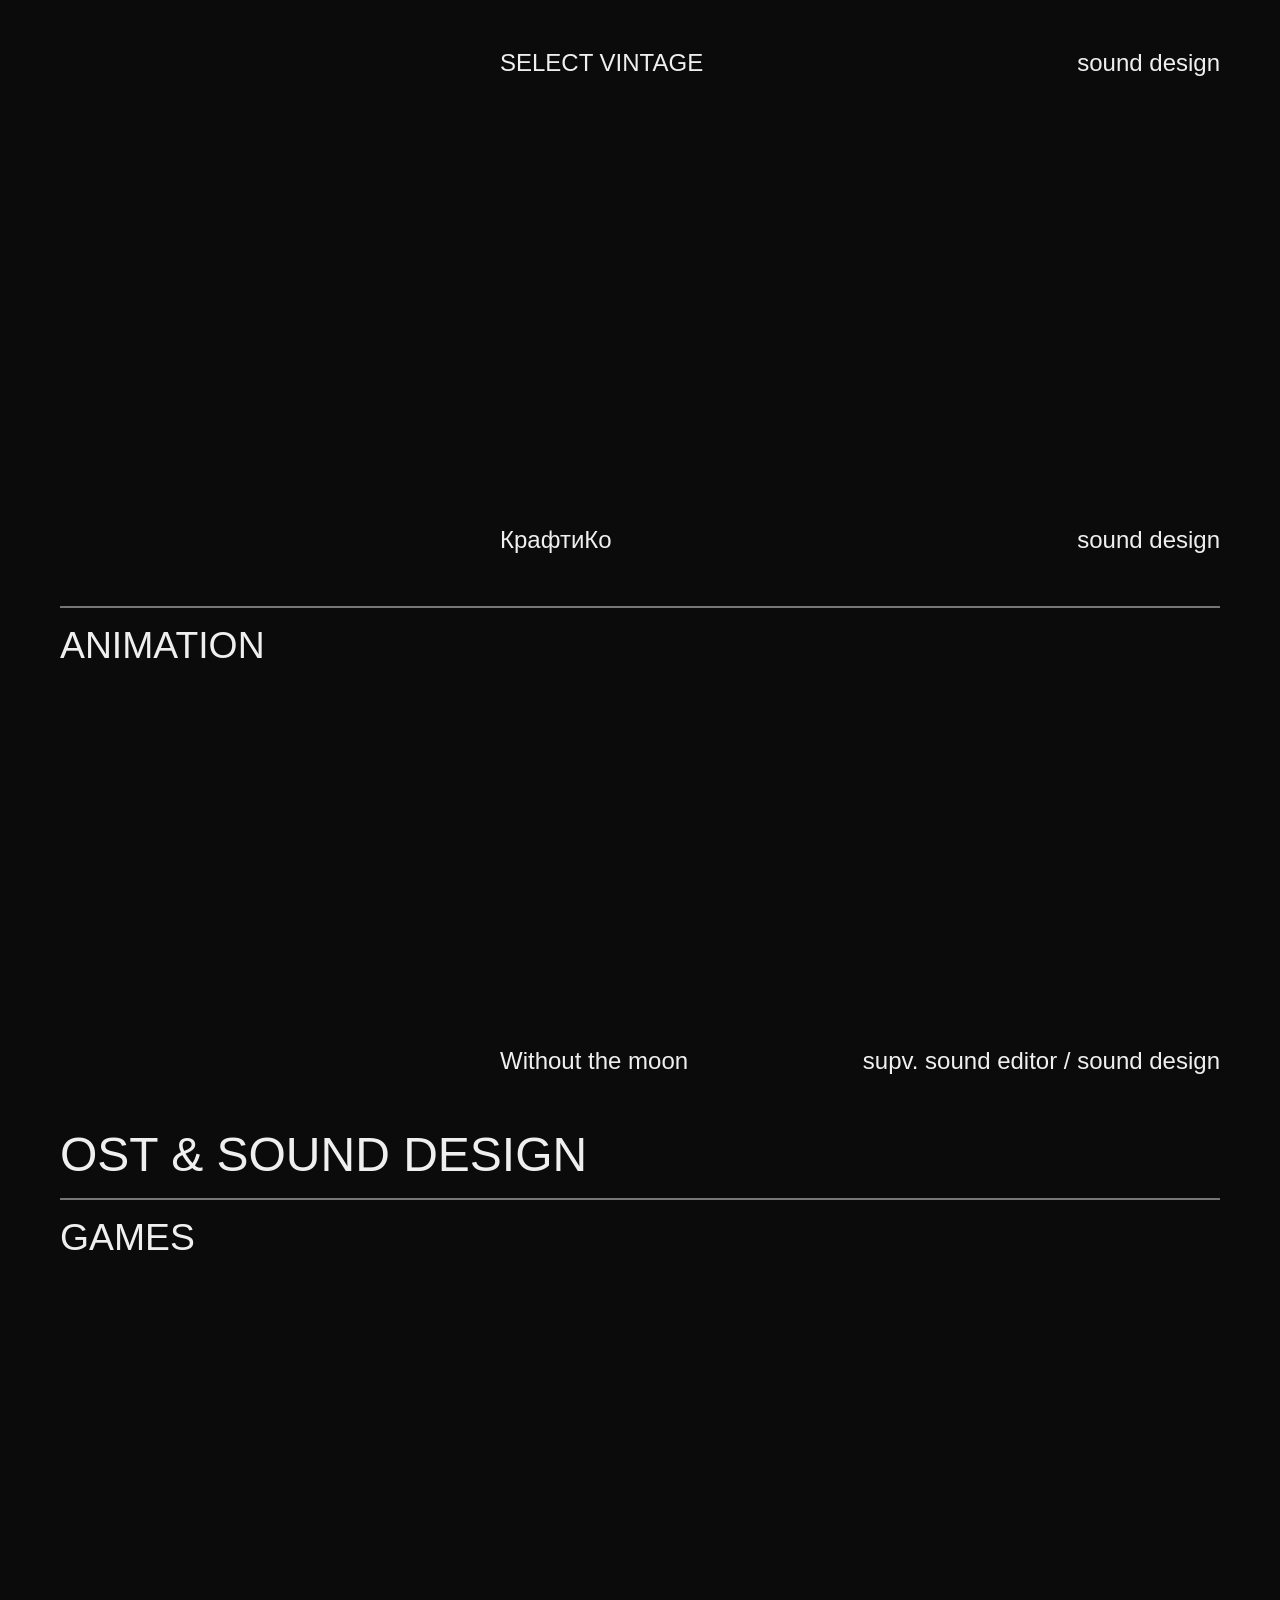
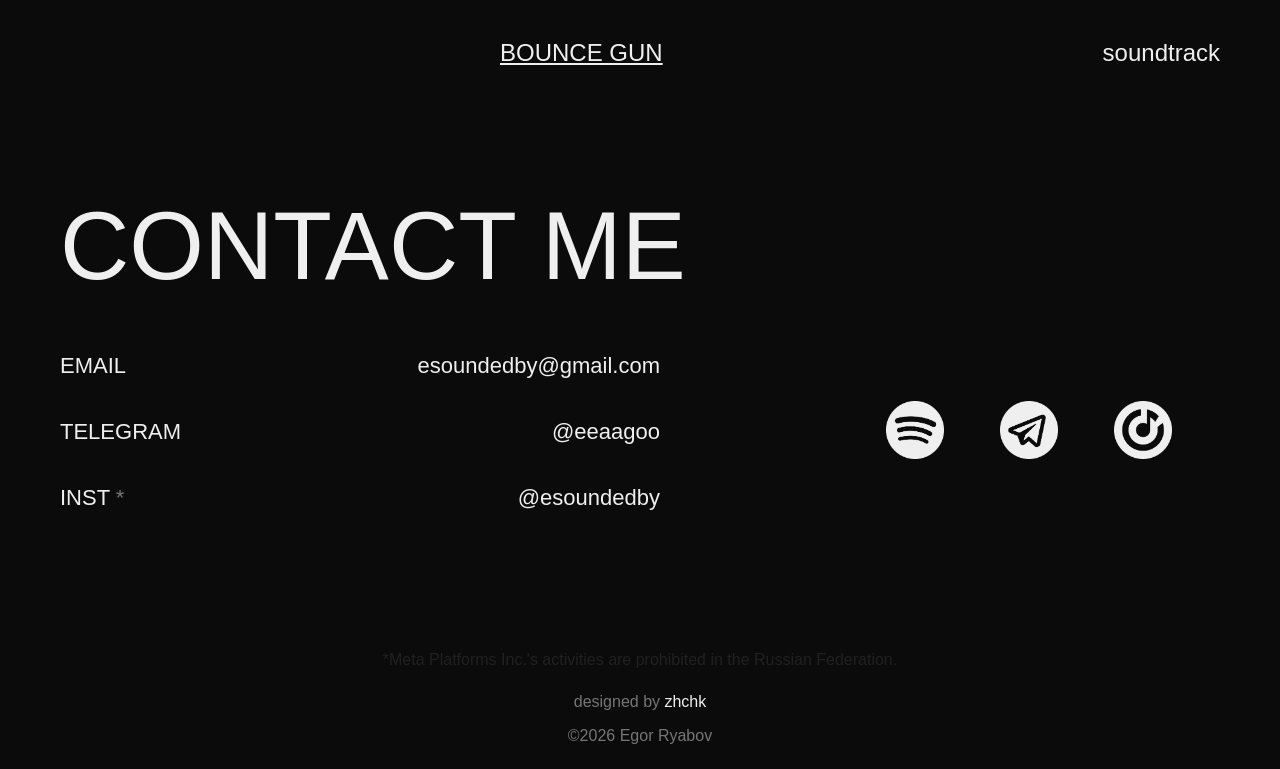
==== commit 2af45748: "11" ====
--- a/eng.html
+++ b/eng.html
@@ -79,7 +79,7 @@
 					
 					<div class="more-text-container" id="moreText">
 						
-						<div class="text3"><br> For my work in film, animation, and media, I use <span style="color: #767676;"> Reaper</span>, <span style="color: #767676;">Pro&nbsp;Tools</span>, <span style="color: #767676;">Logic&nbsp;Pro.</span>,<span style="color: #767676;"> FMOD</span> and<span style="color: #767676;"> Wwise</span> for game audio.<br> 
+						<div class="text3"><br> For my work in film, animation, and media, I use <span style="color: #767676;"> Reaper</span>, <span style="color: #767676;">Pro&nbsp;Tools</span>, <span style="color: #767676;">Logic&nbsp;Pro</span>.<span style="color: #767676;"> FMOD</span> and<span style="color: #767676;"> Wwise</span> for game audio.<br> 
 						<br>
 						I enjoy trying unconventional approaches, developing new ideas, and&nbsp;implementing interesting concepts in&nbsp;sound creation. I&nbsp;create many textures manually, recording sounds in&nbsp;the&nbsp;studio, or&nbsp;using plug-ins for&nbsp;sound&nbsp;synthesis.<br>
 						<br></div>
--- a/css/style.css
+++ b/css/style.css
@@ -190,7 +190,7 @@
     display: flex;
     flex-direction: column;
     text-align: left;
-    gap: 8px;
+    gap: 16px;
     flex: 1;
 	max-width: 300px;
 	width: 100%
@@ -456,6 +456,14 @@
     transition-delay: 0.5s;
 }
 
+@media (max-width: 1600px) {
+	
+	.text-conteiner{
+		max-width: 700px;
+		width: 100%
+	}
+}
+
 @media (max-width: 1512px) {
 	.photo{
 		max-height: 512px;
@@ -849,6 +857,10 @@
         aspect-ratio: 380 / 214;
     }
     
+	.words{
+		gap: 0px
+	}
+	
     .words-button-container {
         justify-content: space-between
     }
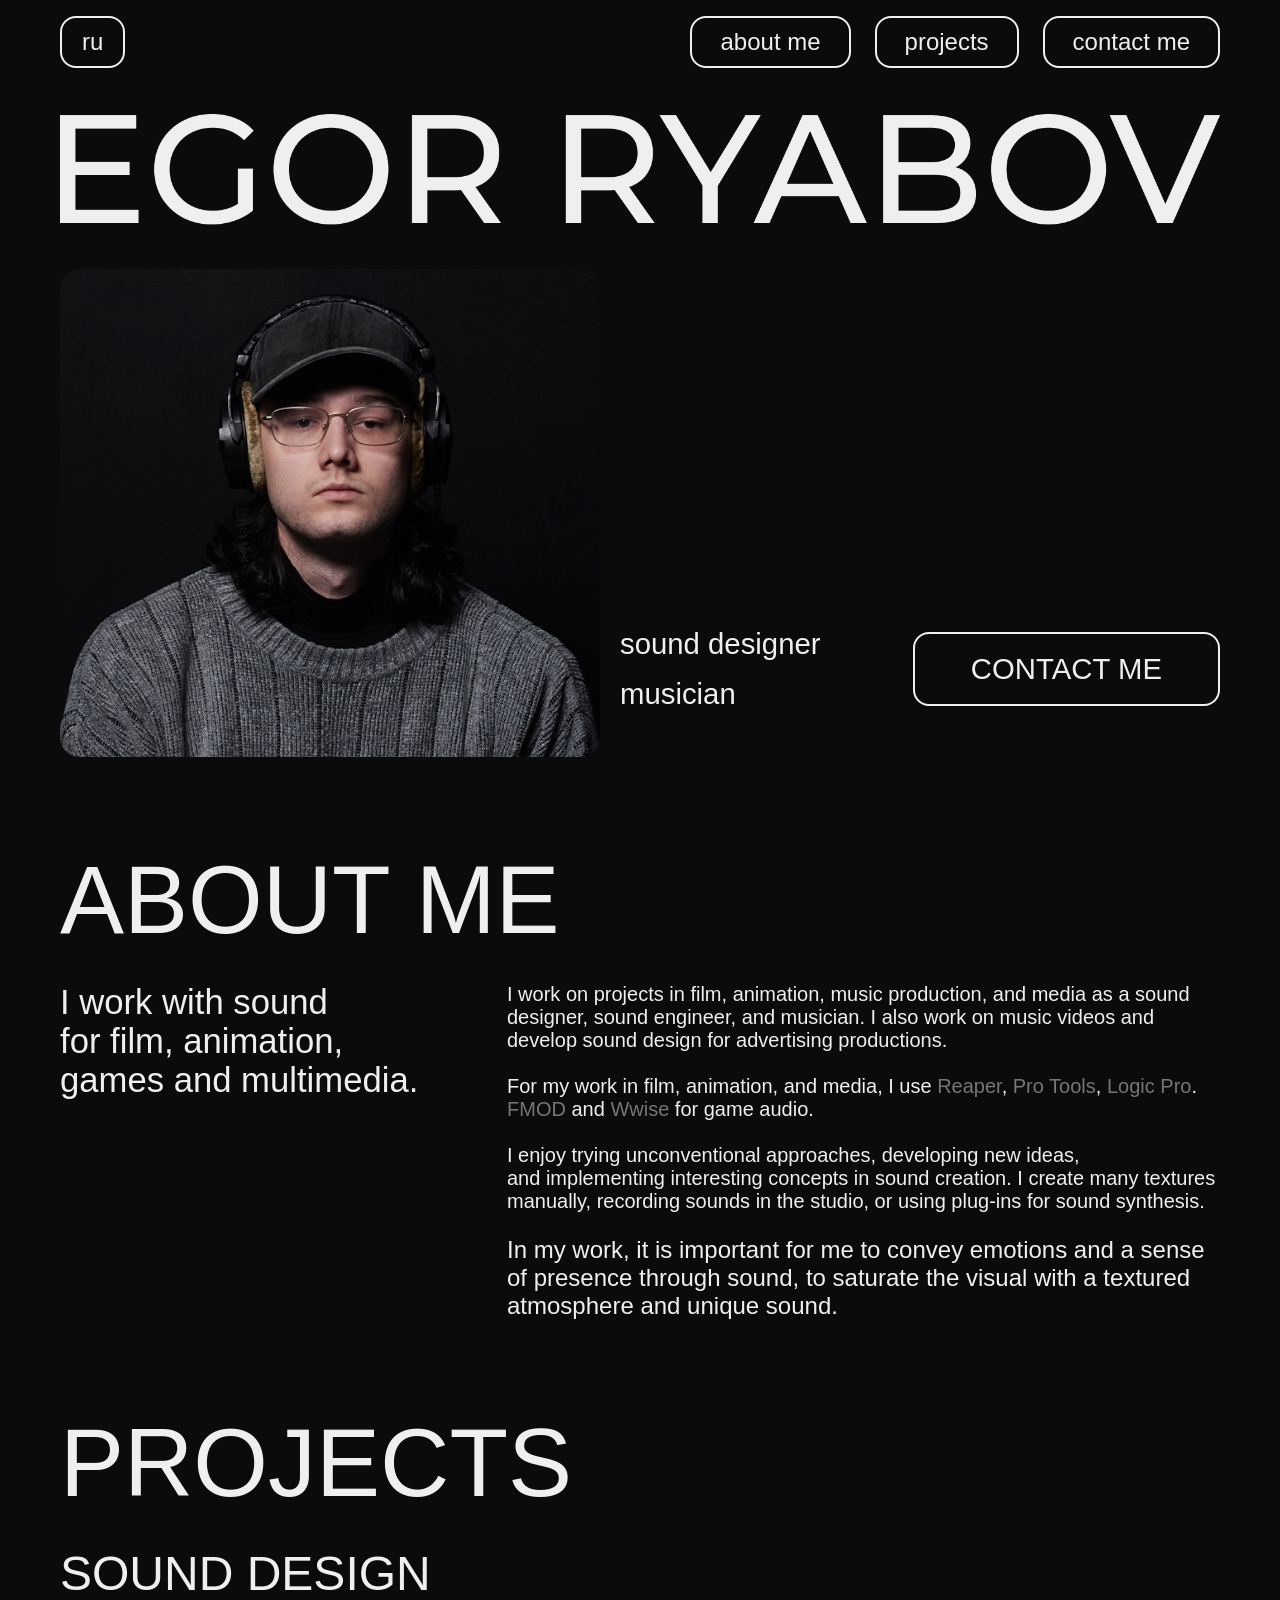
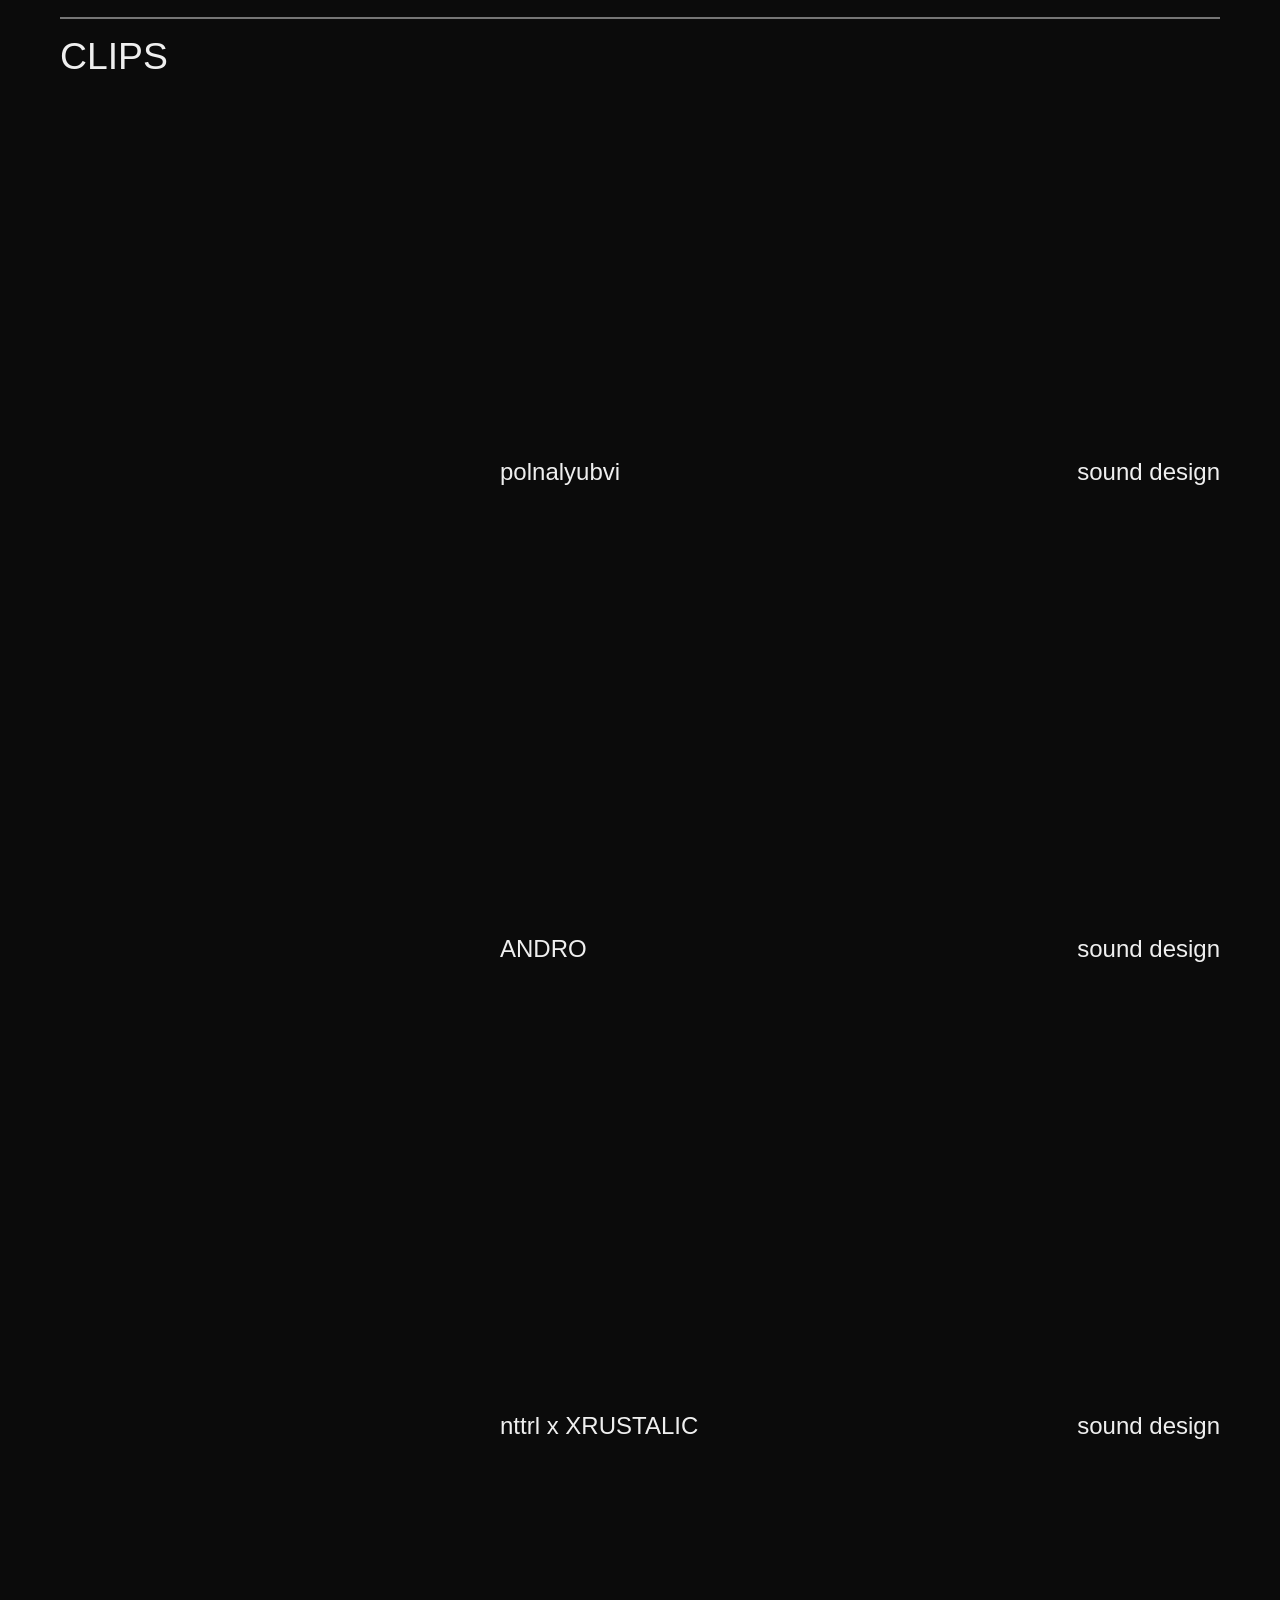
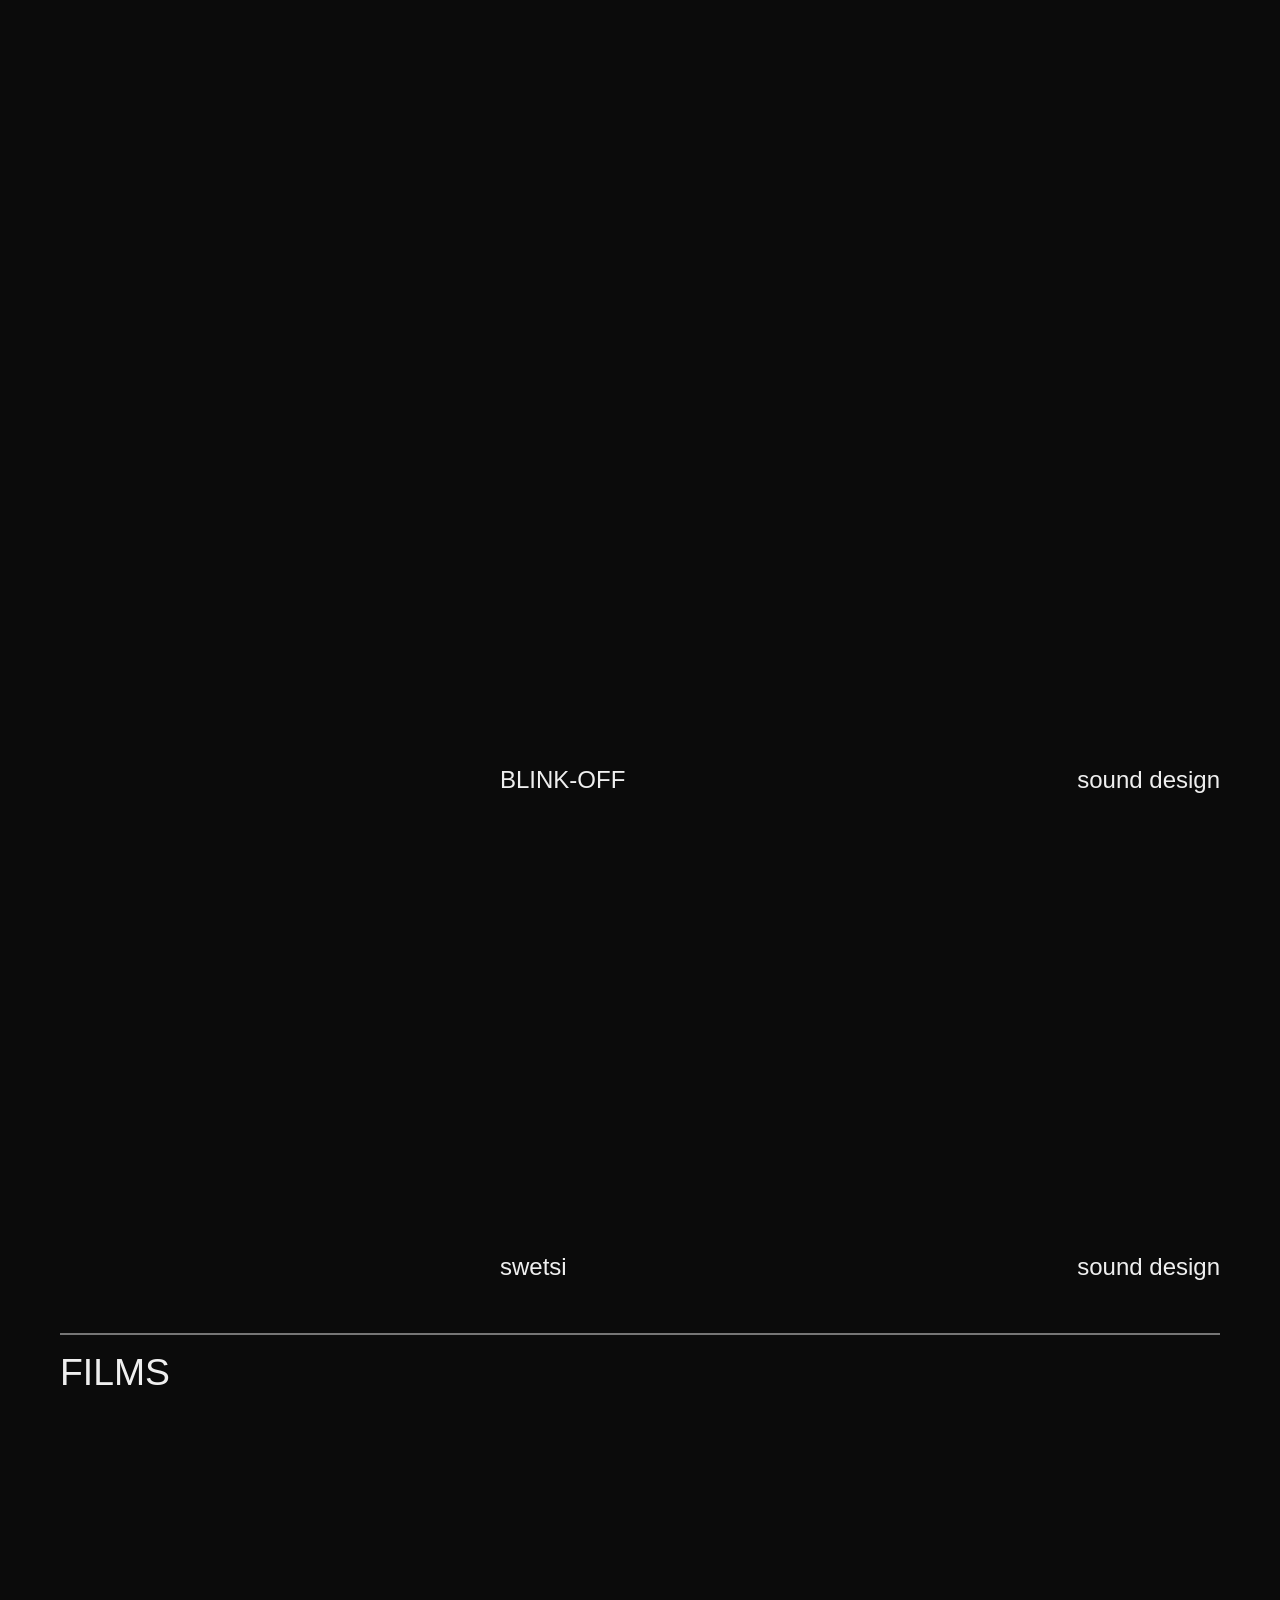
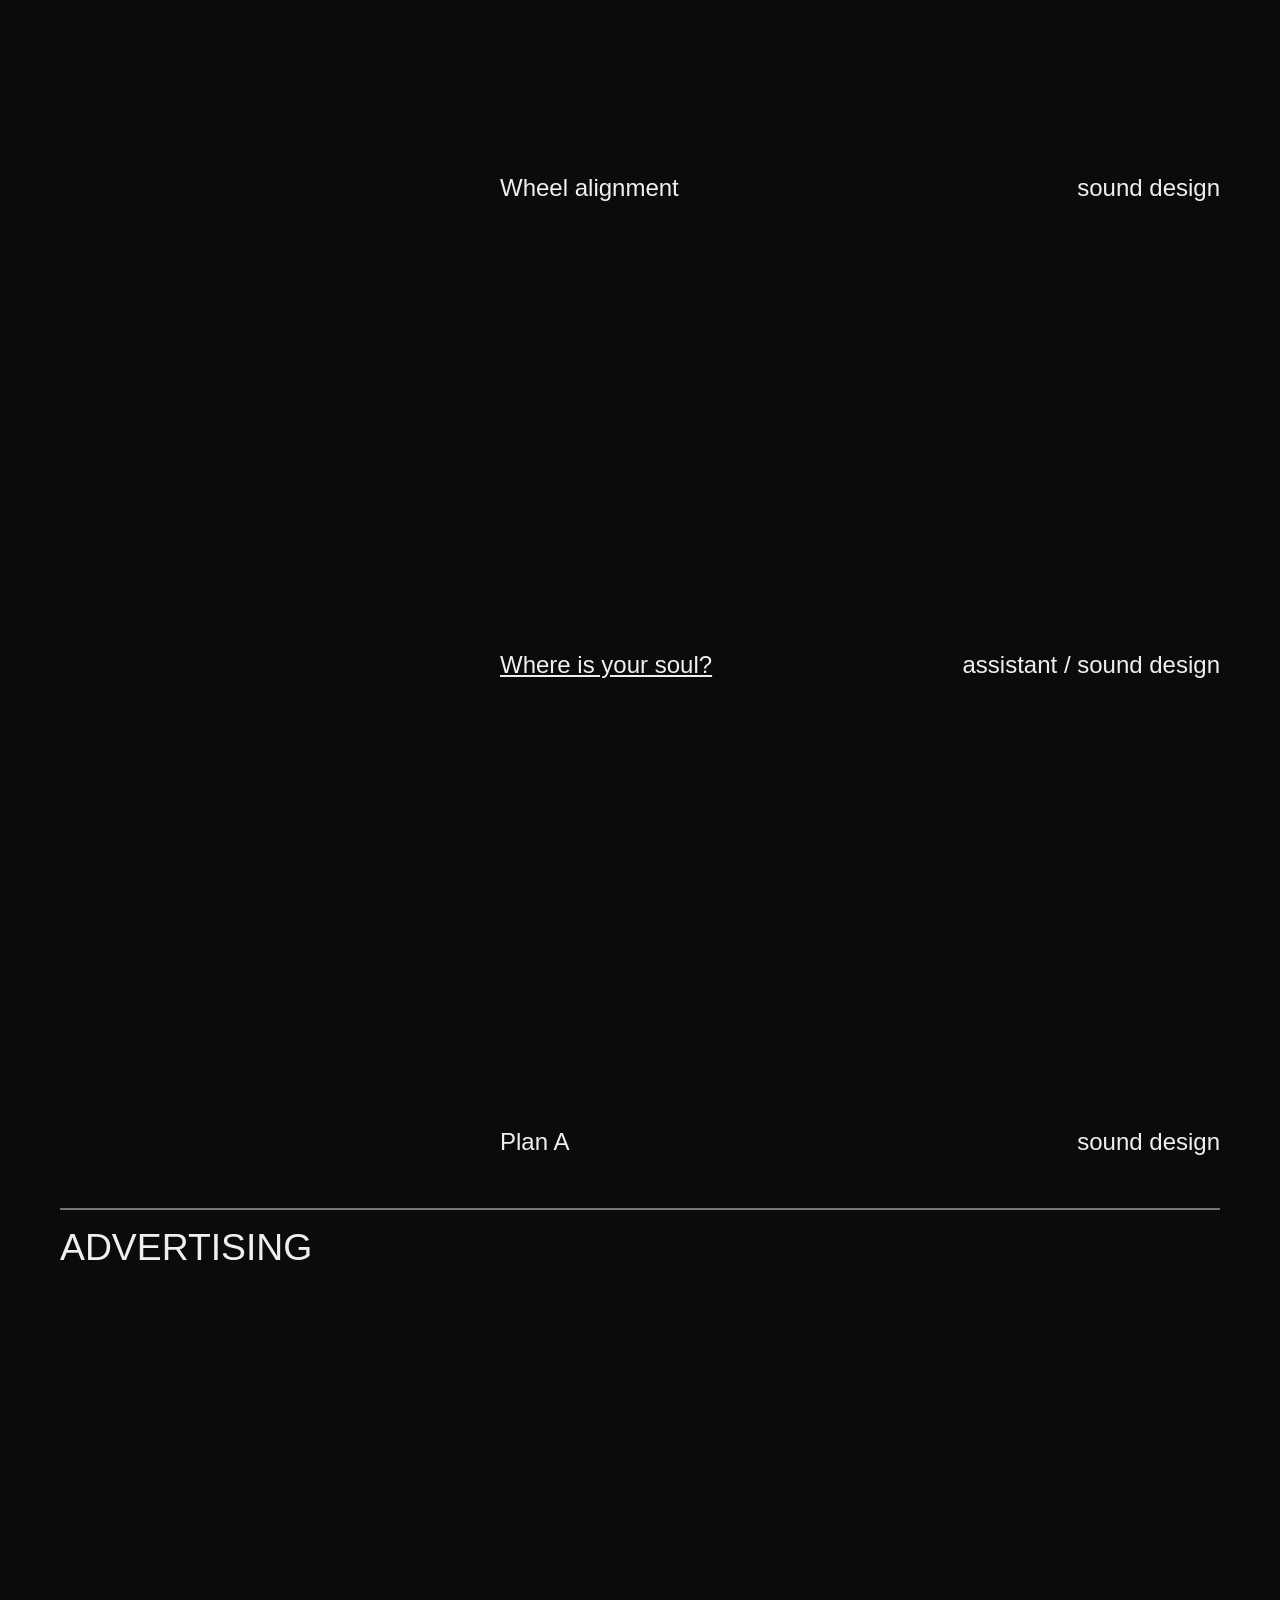
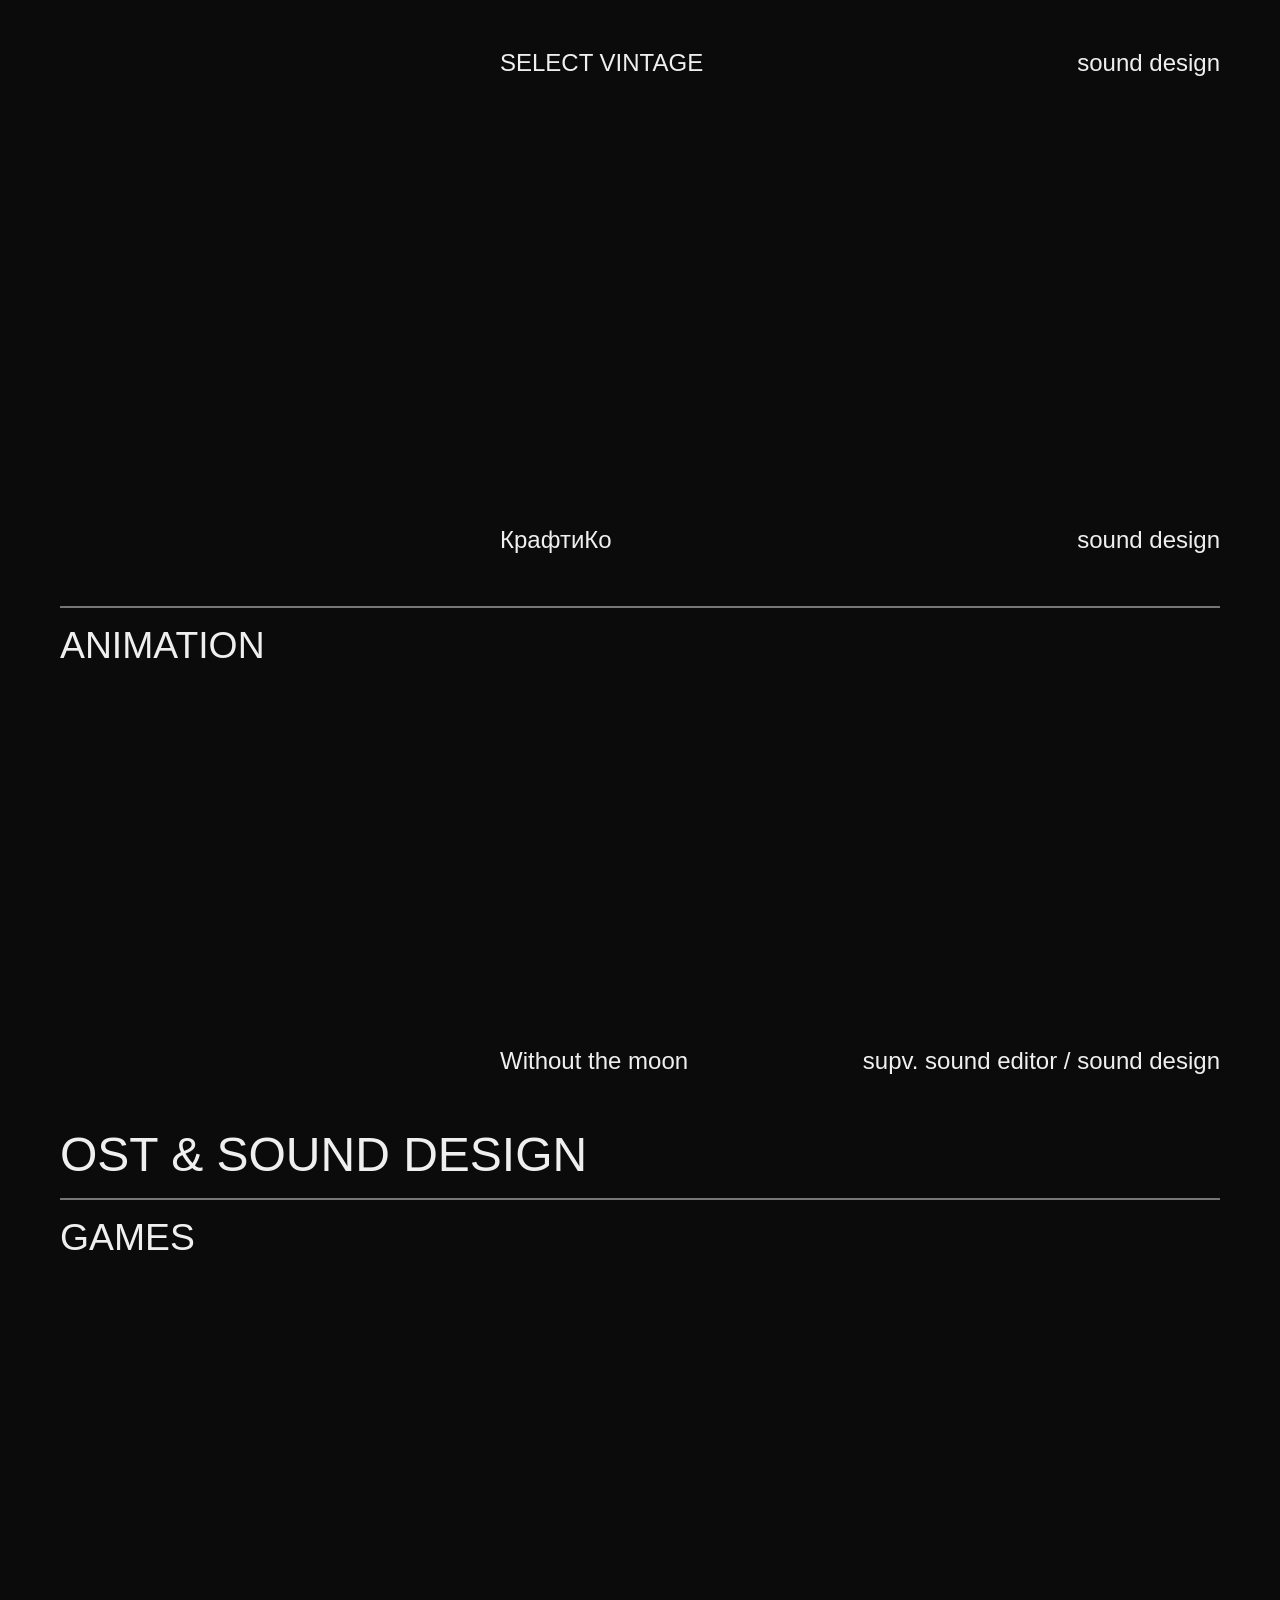
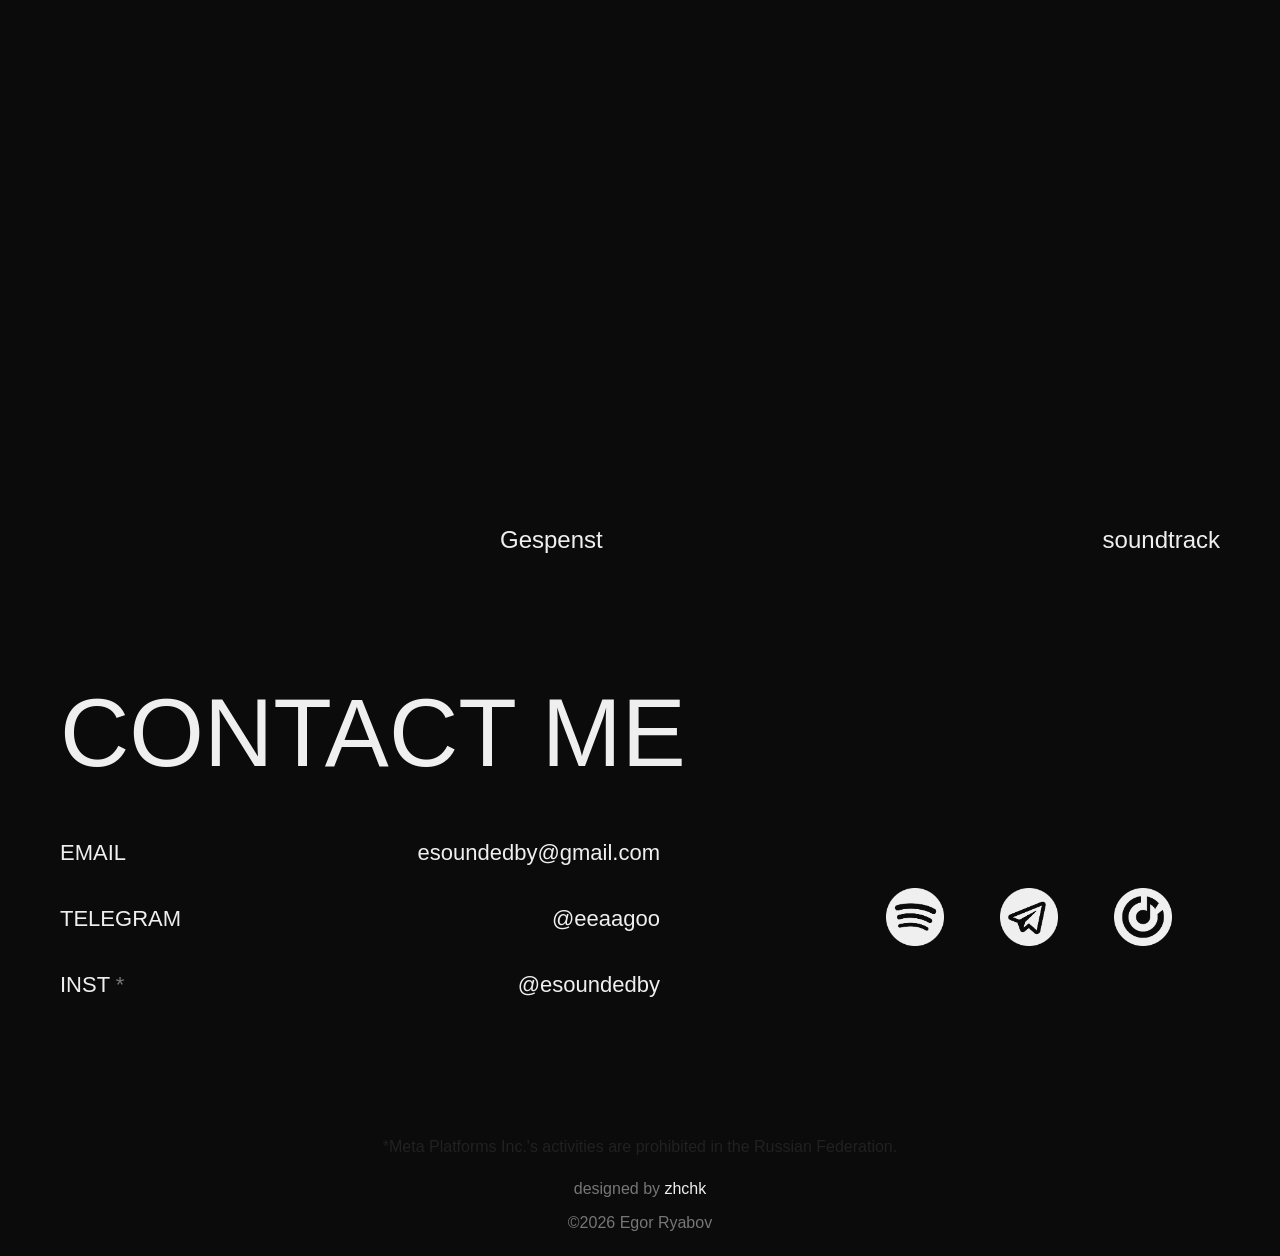
==== commit f6b21184: "Add files via upload" ====
--- a/eng.html
+++ b/eng.html
@@ -4,7 +4,7 @@
 <meta charset="utf-8">
 <meta name="viewport" content="width=device-width, initial-scale=1.0">
 <title>esoundedby</title>
-	<link rel="icon" type="image/svg+xml" href="css/pics/e.svg">
+	<link rel="icon" type="image/svg+xml" href="css/pics/hp.svg">
 	<link rel="stylesheet" type="text/css" href="css/style.css">
 </head>
 <body>
@@ -354,6 +354,23 @@
 
 							<div class="video-names fade-in-item delay-1">
 								<div class="text-left"> <a href="https://store.steampowered.com/app/2860780/BOUNCE_GUN" target="_blank" rel="noopener noreferrer">BOUNCE GUN</a></div>
+								<div class="text-right">soundtrack</div>
+							</div>
+					
+					
+					
+							<div class="video-container fade-in-item" style="margin-top:10px;">
+								<iframe
+										src="https://vk.com/video_ext.php?oid=-236156209&id=456239026&hd=4"
+										allow="autoplay; encrypted-media; fullscreen; picture-in-picture; screen-wake-lock;"
+										frameborder="0"
+										allowfullscreen>
+									
+								</iframe>
+							</div>
+
+							<div class="video-names fade-in-item delay-1">
+								<div class="text-left"> Gespenst </div>
 								<div class="text-right">soundtrack</div>
 							</div>
 		
--- a/css/style.css
+++ b/css/style.css
@@ -3,9 +3,9 @@
     font-family: "Montserrat";
     src: local("Montserrat Regular"),
          local("Montserrat-400"),
-         url("font/Montserrat-Regular.woff2") format("woff2"),
-         url("font/Montserrat-Regular.woff") format("woff"),
-         url("font/Montserrat-Regular.ttf") format("truetype");
+         url("css/font/Montserrat-Regular.woff2") format("woff2"),
+         url("css/font/Montserrat-Regular.woff") format("woff"),
+         url("css/font/Montserrat-Regular.ttf") format("truetype");
     font-style: normal;
     font-weight: 400;
 }
@@ -14,9 +14,9 @@
     font-family: "Montserrat";
     src: local("Montserrat Medium"),
          local("Montserrat-500"),
-         url("font/Montserrat-Medium.woff2") format("woff2"),
-         url("font/Montserrat-Medium.woff") format("woff"),
-         url("font/Montserrat-Medium.ttf") format("truetype");
+         url("css/font/Montserrat-Medium.woff2") format("woff2"),
+         url("css/font/Montserrat-Medium.woff") format("woff"),
+         url("css/font/Montserrat-Medium.ttf") format("truetype");
     font-style: normal;
     font-weight: 500;
 }
